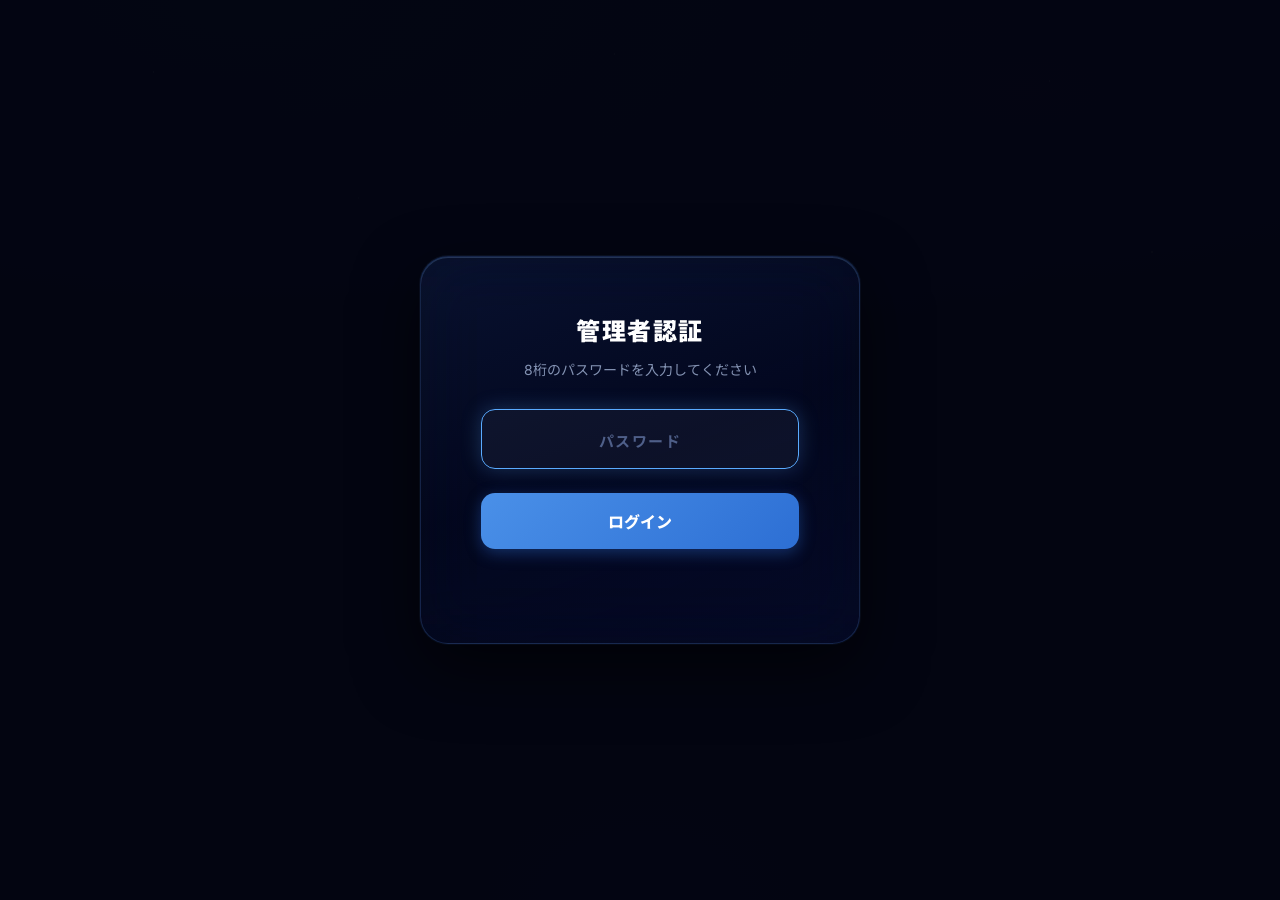
==== admin.html @ cc56b316 "Initial commit: 現場適性診断アプリ Co-Authored-By: Claude Sonnet 4.6 <noreply@anthropic.com>" ====
<!DOCTYPE html>
<html lang="ja">
<head>
<meta charset="UTF-8">
<meta name="viewport" content="width=1280, initial-scale=1.0">
<title>管理者ダッシュボード</title>
<link rel="preconnect" href="https://fonts.googleapis.com">
<link rel="preconnect" href="https://fonts.gstatic.com" crossorigin>
<link href="https://fonts.googleapis.com/css2?family=Noto+Sans+JP:wght@400;500;700;800;900&family=Inter:wght@400;600;700;800;900&display=swap" rel="stylesheet">
<style>
:root{
  --txt:#e8f0f8; --txt-dim:rgba(200,220,255,.65); --txt-mute:rgba(160,190,255,.45);
  --glass-line:rgba(120,180,255,.22);
  --good:#22E880; --warn:#FFB840; --bad:#FF5060; --accent:#5AABFF;
  --surface:rgba(12,18,40,.6);
}
*{box-sizing:border-box;margin:0;padding:0;}
html{height:100%;}
body{
  color:var(--txt);
  font-family:"Inter","Noto Sans JP","Yu Gothic UI",Meiryo,sans-serif;
  min-height:100vh;
  background:#060914;
  font-size:15px;line-height:1.6;
}
body::before{
  content:"";position:fixed;inset:0;z-index:0;pointer-events:none;
  background:
    radial-gradient(ellipse 80% 50% at 20% 0%,rgba(40,80,200,.12),transparent),
    radial-gradient(ellipse 60% 40% at 80% 10%,rgba(100,60,220,.08),transparent),
    radial-gradient(ellipse 50% 50% at 50% 100%,rgba(20,60,180,.06),transparent);
}
body::after{
  content:"";position:fixed;inset:0;z-index:0;pointer-events:none;
  background:
    radial-gradient(circle 1px at 12% 8%,rgba(200,220,255,.7),transparent),
    radial-gradient(circle 1px at 48% 6%,rgba(220,235,255,.6),transparent),
    radial-gradient(circle 1px at 82% 9%,rgba(210,225,255,.6),transparent),
    radial-gradient(circle 1px at 28% 22%,rgba(180,200,255,.4),transparent),
    radial-gradient(circle 1.5px at 90% 28%,rgba(220,235,255,.5),transparent);
  animation:twinkle 6s ease-in-out infinite alternate;
}
@keyframes twinkle{from{opacity:.5}to{opacity:1}}

/* ── PIN ── */
.pin-overlay{position:fixed;inset:0;background:rgba(4,6,18,.94);display:flex;align-items:center;justify-content:center;z-index:999;}
.pin-box{
  border-radius:28px;position:relative;overflow:hidden;
  background:linear-gradient(160deg,rgba(60,110,220,.12),rgba(20,40,120,.08) 50%,rgba(8,16,60,.4));
  backdrop-filter:blur(32px) saturate(160%);border:1px solid rgba(100,160,255,.18);
  box-shadow:0 24px 64px rgba(0,0,0,.6),0 0 0 1px rgba(100,160,255,.08),inset 0 1px 0 rgba(150,200,255,.2);
  padding:56px 60px;width:440px;text-align:center;
}
.pin-title{color:#fff;font-size:24px;font-weight:900;letter-spacing:.06em;margin-bottom:8px;}
.pin-sub{color:var(--txt-dim);font-size:14px;margin-bottom:28px;}
.pin-input{
  width:100%;padding:16px 20px;font-size:22px;font-weight:700;letter-spacing:.3em;text-align:center;
  border-radius:14px;border:1.5px solid rgba(120,180,255,.2);
  background:rgba(255,255,255,.04);color:#fff;outline:none;font-family:inherit;
}
.pin-input::placeholder{color:var(--txt-mute);letter-spacing:.1em;font-size:15px;}
.pin-input:focus{border-color:var(--accent);box-shadow:0 0 20px rgba(90,171,255,.25);}
.pin-submit{
  margin-top:24px;width:100%;padding:16px;border-radius:14px;border:none;
  background:linear-gradient(135deg,#4A90E8,#2D6FD4);
  color:#fff;font-size:16px;font-weight:800;cursor:pointer;font-family:inherit;transition:.2s;
  box-shadow:0 4px 16px rgba(45,111,212,.4);
}
.pin-submit:hover{transform:translateY(-1px);box-shadow:0 6px 24px rgba(45,111,212,.5);}
.pin-error{color:var(--bad);font-size:14px;margin-top:16px;min-height:22px;font-weight:700;}

/* ── Layout ── */
.wrap{max-width:1520px;margin:0 auto;padding:28px 48px 80px;position:relative;z-index:1;}

/* ── Header ── */
.dash-head{
  display:flex;justify-content:space-between;align-items:center;gap:20px;
  margin-bottom:28px;padding:20px 32px;border-radius:20px;
  background:linear-gradient(160deg,rgba(60,110,220,.14),rgba(20,40,120,.06));
  backdrop-filter:blur(20px);border:1px solid var(--glass-line);
  box-shadow:0 8px 32px rgba(0,0,0,.3),inset 0 1px 0 rgba(150,200,255,.12);
}
.dash-head h1{font-size:22px;font-weight:900;color:#fff;letter-spacing:.03em;}
.head-right{display:flex;gap:14px;align-items:center;}
.last-update{font-size:13px;color:var(--txt-mute);}
.logout-btn{
  background:rgba(255,255,255,.06);color:var(--txt-dim);border:1px solid rgba(255,255,255,.12);
  padding:10px 22px;border-radius:12px;cursor:pointer;font-size:14px;font-weight:700;font-family:inherit;transition:.2s;
}
.logout-btn:hover{background:rgba(255,80,80,.12);color:var(--bad);border-color:rgba(255,80,80,.25);}

/* ── Summary Cards ── */
.sum-grid{display:grid;grid-template-columns:repeat(4,1fr);gap:20px;margin-bottom:28px;}
.sum-card{
  text-align:center;padding:28px 20px;border-radius:20px;
  background:linear-gradient(160deg,rgba(60,110,220,.08),rgba(10,20,80,.18));
  backdrop-filter:blur(16px);border:1px solid var(--glass-line);
  box-shadow:0 8px 28px rgba(0,0,0,.25),inset 0 1px 0 rgba(150,200,255,.1);
  position:relative;overflow:hidden;transition:.2s;
}
.sum-card:hover{transform:translateY(-2px);box-shadow:0 12px 36px rgba(0,0,0,.3);}
.sum-card::before{content:"";position:absolute;top:0;left:0;right:0;height:50%;background:linear-gradient(180deg,rgba(160,200,255,.06),transparent);border-radius:inherit;pointer-events:none;}
.sum-num{font-size:48px;font-weight:900;color:#fff;text-shadow:0 0 20px rgba(120,170,255,.25);position:relative;letter-spacing:-.02em;}
.sum-label{font-size:15px;font-weight:700;color:var(--txt-dim);margin-top:8px;letter-spacing:.06em;position:relative;}

/* ── Tabs ── */
.tab-nav{display:flex;gap:6px;margin-bottom:24px;background:rgba(255,255,255,.03);border-radius:16px;padding:5px;border:1px solid rgba(120,180,255,.08);}
.tab-btn{
  padding:12px 28px;font-size:15px;font-weight:800;cursor:pointer;border:none;
  background:transparent;color:var(--txt-mute);border-radius:12px;font-family:inherit;transition:.2s;
}
.tab-btn:hover{color:var(--txt-dim);background:rgba(255,255,255,.04);}
.tab-btn.active{
  background:linear-gradient(135deg,rgba(74,144,232,.3),rgba(45,111,212,.15));
  color:#fff;
  box-shadow:0 0 16px rgba(74,144,232,.2),inset 0 1px 0 rgba(150,200,255,.15);
}

/* ── Glass Section ── */
.g-section{
  border-radius:22px;padding:32px;margin-bottom:24px;position:relative;overflow:hidden;
  background:linear-gradient(160deg,rgba(60,110,220,.08),rgba(20,40,120,.03) 50%,rgba(8,16,60,.2));
  backdrop-filter:blur(20px) saturate(140%);border:1px solid var(--glass-line);
  box-shadow:0 12px 40px rgba(0,0,0,.35),inset 0 1px 0 rgba(150,200,255,.1);
}
.g-section::before{content:"";position:absolute;top:0;left:0;right:0;height:1px;background:linear-gradient(90deg,transparent,rgba(150,200,255,.2),transparent);pointer-events:none;}
.g-section>*{position:relative;z-index:1;}
.g-section h2{font-size:20px;font-weight:900;color:#fff;margin-bottom:20px;letter-spacing:.02em;}

/* ── Toolbar ── */
.toolbar{display:flex;gap:12px;align-items:center;margin-bottom:20px;}
.g-input{
  font-family:inherit;font-size:15px;color:#fff;padding:12px 18px;border-radius:12px;
  background:rgba(255,255,255,.05);border:1px solid rgba(120,180,255,.15);outline:none;transition:.2s;
}
.g-input::placeholder{color:var(--txt-mute);}
.g-input:focus{border-color:rgba(90,171,255,.45);box-shadow:0 0 0 3px rgba(90,171,255,.1);}
select.g-input option{color:#0a1428;background:#fff;}

/* ── Table ── */
.tbl-wrap{overflow-x:auto;}
.g-table{width:100%;border-collapse:separate;border-spacing:0 5px;font-size:15px;}
.g-table th{
  background:rgba(60,110,220,.12);
  color:rgba(200,220,255,.8);font-size:13px;font-weight:800;letter-spacing:.08em;text-transform:uppercase;
  padding:14px 16px;text-align:left;border:none;white-space:nowrap;
}
.g-table th:first-child{border-radius:12px 0 0 12px;}
.g-table th:last-child{border-radius:0 12px 12px 0;}
.g-table td{
  background:rgba(255,255,255,.025);color:var(--txt);padding:14px 16px;border:none;
  transition:background .15s;
}
.g-table tr:hover td{background:rgba(74,144,232,.08);}
.g-table td:first-child{border-radius:10px 0 0 10px;}
.g-table td:last-child{border-radius:0 10px 10px 0;}
.g-table .chk{width:20px;height:20px;accent-color:var(--accent);cursor:pointer;}

/* ── Pills ── */
.pill{font-size:13px;padding:5px 14px;border-radius:10px;font-weight:800;display:inline-block;}
.p-good{background:rgba(34,232,128,.15);color:var(--good);border:1px solid rgba(34,232,128,.3);}
.p-warn{background:rgba(255,184,64,.14);color:var(--warn);border:1px solid rgba(255,184,64,.25);}
.p-bad{background:rgba(255,80,96,.14);color:var(--bad);border:1px solid rgba(255,80,96,.25);}
.p-mid{background:rgba(90,171,255,.14);color:var(--accent);border:1px solid rgba(90,171,255,.25);}
.p-gray{background:rgba(160,170,200,.1);color:var(--txt-dim);border:1px solid rgba(160,170,200,.18);}

/* ── Buttons ── */
.g-btn{
  display:inline-flex;align-items:center;gap:6px;padding:10px 22px;border-radius:12px;
  font-family:inherit;font-size:14px;font-weight:800;cursor:pointer;border:1px solid;transition:.2s;
}
.g-btn:active{transform:scale(.97);}
.g-btn-primary{background:linear-gradient(135deg,rgba(74,144,232,.35),rgba(45,111,212,.2));color:#fff;border-color:rgba(74,144,232,.4);}
.g-btn-primary:hover{background:linear-gradient(135deg,rgba(74,144,232,.5),rgba(45,111,212,.3));box-shadow:0 0 16px rgba(74,144,232,.25);}
.g-btn-outline{background:rgba(255,255,255,.05);color:var(--txt-dim);border-color:rgba(255,255,255,.12);}
.g-btn-outline:hover{background:rgba(255,255,255,.1);color:#fff;}
.g-btn-danger{background:rgba(255,60,60,.12);color:var(--bad);border-color:rgba(255,60,60,.25);}
.g-btn-danger:hover{background:rgba(255,60,60,.2);}
.g-btn-success{background:linear-gradient(135deg,rgba(34,232,128,.25),rgba(13,189,90,.12));color:var(--good);border-color:rgba(34,232,128,.35);}
.g-btn-success:hover{box-shadow:0 0 16px rgba(34,232,128,.25);}
.g-btn-full{width:100%;justify-content:center;}
.g-btn-sm{padding:7px 16px;font-size:13px;}

/* ── Detail Panel ── */
.detail-panel{display:none;margin-top:24px;}
.detail-panel.show{display:block;}
.panel-grid{display:grid;grid-template-columns:1fr 1fr;gap:28px;}
.detail-head{display:flex;justify-content:space-between;align-items:center;margin-bottom:16px;gap:16px;}
.detail-head h2{margin:0;font-size:24px;font-weight:900;color:#fff;}
.detail-meta{font-size:15px;color:var(--txt-dim);margin-bottom:24px;}
.sub-h{font-size:16px;font-weight:800;color:rgba(200,220,255,.7);margin:20px 0 12px;letter-spacing:.03em;}

/* ── Radar ── */
.radar-box{
  padding:20px 16px 16px;border-radius:18px;margin-bottom:18px;
  background:rgba(0,0,0,.2);border:1px solid rgba(120,180,255,.1);
}
.radar-svg{width:100%;height:auto;display:block;}
.rad-ring{fill:none;stroke:rgba(120,180,255,.08);stroke-width:1;}
.rad-spoke{fill:none;stroke:rgba(120,180,255,.06);stroke-width:1;}
.rad-label{fill:rgba(200,220,255,.7);font-size:11px;font-weight:700;}
.rad-area{fill:rgba(90,171,255,.14);stroke:var(--accent);stroke-width:2;}
.rad-dot{fill:#b0d8ff;}

/* ── Bar Rows ── */
.bar-row{display:flex;align-items:center;gap:12px;margin:7px 0;font-size:14px;}
.bar-row .nm{flex:0 0 110px;color:var(--txt-dim);font-weight:700;font-size:14px;text-align:right;}
.bar-track{flex:1;background:rgba(255,255,255,.04);border:1px solid rgba(120,180,255,.08);border-radius:8px;height:22px;overflow:hidden;}
.bar-fill{height:100%;border-radius:7px;transition:width .4s;}
.fill-good{background:linear-gradient(90deg,rgba(34,232,128,.6),var(--good));}
.fill-mid{background:linear-gradient(90deg,rgba(90,171,255,.6),var(--accent));}
.fill-warn{background:linear-gradient(90deg,rgba(255,184,64,.6),var(--warn));}
.fill-bad{background:linear-gradient(90deg,rgba(255,80,96,.6),var(--bad));}
.bar-row .vl{flex:0 0 40px;text-align:right;font-weight:900;color:#fff;font-size:15px;}

/* ── Verdict ── */
.verdict-card{
  padding:22px 24px;border-radius:18px;margin-bottom:14px;
  background:rgba(0,0,0,.2);border:1px solid rgba(120,180,255,.1);
}
.verdict-big{font-size:40px;font-weight:900;color:#fff;text-shadow:0 0 18px rgba(120,170,255,.25);}
.verdict-big.amber{color:var(--warn);text-shadow:0 0 18px rgba(255,184,64,.35);}
.verdict-label{font-size:12px;font-weight:800;color:var(--txt-mute);letter-spacing:.1em;margin-bottom:6px;text-transform:uppercase;}
.v-line{display:flex;gap:12px;padding:9px 0;border-bottom:1px solid rgba(120,180,255,.06);font-size:15px;}
.v-line .k{flex:0 0 140px;color:var(--txt-dim);font-weight:700;}
.v-line .v{font-weight:800;color:#fff;}

/* ── Tags ── */
.tag-wrap{display:flex;flex-wrap:wrap;gap:8px;}
.tag{display:inline-block;font-size:13px;font-weight:700;padding:5px 14px;border-radius:10px;border:1px solid;}
.t-flag{color:var(--bad);border-color:rgba(255,80,96,.25);background:rgba(255,80,96,.1);}
.t-warn{color:var(--warn);border-color:rgba(255,184,64,.25);background:rgba(255,184,64,.1);}
.t-axis{color:var(--accent);border-color:rgba(90,171,255,.2);background:rgba(90,171,255,.08);}

/* ── Alerts ── */
.alert-card{
  padding:18px 24px;border-radius:16px;margin-bottom:14px;cursor:pointer;transition:.2s;
  background:rgba(255,60,60,.06);border:1px solid rgba(255,80,96,.2);
}
.alert-card:hover{background:rgba(255,60,60,.12);border-color:rgba(255,80,96,.35);transform:translateY(-1px);}
.alert-card strong{color:var(--bad);font-size:17px;}
.alert-card .al-detail{font-size:14px;color:var(--txt-dim);margin-top:6px;line-height:1.8;}

/* ── Memo ── */
.memo-area{
  width:100%;min-height:110px;padding:16px;border-radius:14px;font-size:15px;resize:vertical;
  font-family:inherit;color:#fff;
  background:rgba(255,255,255,.04);border:1px solid rgba(120,180,255,.12);outline:none;
}
.memo-area:focus{border-color:rgba(90,171,255,.35);box-shadow:0 0 0 3px rgba(90,171,255,.08);}

/* ── Compare ── */
.cmp-legend{display:flex;flex-wrap:wrap;gap:18px;margin-bottom:24px;}
.cmp-swatch{display:inline-flex;align-items:center;gap:8px;font-size:14px;font-weight:700;color:var(--txt-dim);}
.cmp-swatch .dot{width:16px;height:16px;border-radius:6px;}
.cmp-bar-group{margin-bottom:18px;}
.cmp-axis-label{font-size:14px;font-weight:800;color:rgba(200,220,255,.75);margin-bottom:8px;}
.cmp-bar{display:flex;align-items:center;gap:10px;margin:5px 0;}
.cmp-bar .cbar-name{flex:0 0 70px;font-size:13px;color:var(--txt-mute);text-align:right;overflow:hidden;text-overflow:ellipsis;white-space:nowrap;}
.cmp-bar .cbar-track{flex:1;height:24px;background:rgba(255,255,255,.04);border-radius:8px;overflow:hidden;}
.cmp-bar .cbar-fill{height:100%;border-radius:8px;transition:width .5s;}
.cmp-bar .cbar-val{flex:0 0 36px;font-size:15px;font-weight:900;color:#fff;text-align:right;}
.cmp-empty{text-align:center;padding:60px;color:var(--txt-mute);font-size:16px;}
.cmp-count{
  position:fixed;bottom:32px;right:32px;z-index:50;
  padding:16px 28px;border-radius:16px;
  background:linear-gradient(135deg,rgba(74,144,232,.85),rgba(45,111,212,.85));
  backdrop-filter:blur(12px);border:1px solid rgba(150,200,255,.35);
  box-shadow:0 8px 32px rgba(0,0,0,.4),0 0 24px rgba(74,144,232,.3);
  color:#fff;font-weight:900;font-size:16px;cursor:pointer;display:none;
  font-family:inherit;transition:.2s;
}
.cmp-count:hover{transform:translateY(-2px) scale(1.02);box-shadow:0 12px 40px rgba(0,0,0,.4),0 0 32px rgba(74,144,232,.4);}

/* ── DEV Button ── */
.g-btn-dev{
  background:rgba(255,255,255,.04);color:rgba(180,190,210,.5);border-color:rgba(255,255,255,.08);
  font-size:12px;padding:7px 16px;letter-spacing:.12em;font-family:"Inter",monospace;
}
.g-btn-dev:hover{background:rgba(255,255,255,.1);color:rgba(220,230,255,.7);border-color:rgba(255,255,255,.18);}

/* ── Dev Modal ── */
.dev-modal-overlay{
  position:fixed;inset:0;background:rgba(4,6,18,.88);display:flex;align-items:center;justify-content:center;z-index:900;
}
.dev-modal{
  border-radius:28px;position:relative;overflow:hidden;
  background:linear-gradient(160deg,rgba(60,110,220,.12),rgba(20,40,120,.06) 50%,rgba(8,16,60,.35));
  backdrop-filter:blur(32px) saturate(160%);border:1px solid rgba(100,160,255,.16);
  box-shadow:0 24px 64px rgba(0,0,0,.6),inset 0 1px 0 rgba(150,200,255,.15);
  padding:40px 44px;width:420px;text-align:center;
}
.dev-modal-title{color:#fff;font-size:20px;font-weight:900;margin-bottom:24px;letter-spacing:.04em;}

/* ── Settings ── */
.setting-group{margin-bottom:28px;}
.setting-label{display:block;font-size:15px;font-weight:800;color:var(--txt-dim);margin-bottom:10px;letter-spacing:.03em;}
.setting-row{display:flex;gap:14px;align-items:center;}
.sub-note{font-size:13px;color:var(--txt-mute);margin-left:12px;}
</style>
</head>
<body>

<!-- ======== PIN ======== -->
<div class="pin-overlay" id="pin-overlay">
  <div class="pin-box">
    <div class="pin-title">管理者認証</div>
    <div class="pin-sub">8桁のパスワードを入力してください</div>
    <input type="password" class="pin-input" id="pin-input" maxlength="8" placeholder="パスワード" autofocus>
    <button class="pin-submit" id="pin-submit" onclick="checkPin()">ログイン</button>
    <div class="pin-error" id="pin-error"></div>
  </div>
</div>

<!-- ======== Dashboard ======== -->
<div id="dashboard" style="display:none">
<div class="wrap">

  <div class="dash-head">
    <h1>管理者ダッシュボード ― 現場適性診断</h1>
    <div class="head-right">
      <a href="index.html" class="g-btn g-btn-success" style="text-decoration:none">テスト画面へ</a>
      <button class="g-btn g-btn-dev" onclick="showDevAuth()">DEV</button>
      <span class="last-update" id="last-update"></span>
      <button class="logout-btn" onclick="logout()">ログアウト</button>
    </div>
  </div>

  <div class="dev-modal-overlay" id="dev-modal" style="display:none">
    <div class="dev-modal">
      <div class="dev-modal-title">開発者認証</div>
      <input type="password" class="pin-input" id="dev-pass-input" maxlength="8" placeholder="開発者パスワード（8桁）" style="margin-bottom:18px">
      <div style="display:flex;gap:12px">
        <button class="g-btn g-btn-outline" style="flex:1" onclick="closeDevModal()">キャンセル</button>
        <button class="g-btn g-btn-primary" style="flex:1" onclick="launchDev()">起動</button>
      </div>
      <div class="pin-error" id="dev-error" style="margin-top:12px"></div>
    </div>
  </div>

  <div class="sum-grid">
    <div class="sum-card"><div class="sum-num" id="sum-total">—</div><div class="sum-label">受験者数</div></div>
    <div class="sum-card"><div class="sum-num" style="color:var(--good)" id="sum-a">—</div><div class="sum-label">A 優秀</div></div>
    <div class="sum-card"><div class="sum-num" style="color:var(--warn)" id="sum-c">—</div><div class="sum-label">C 要注意</div></div>
    <div class="sum-card"><div class="sum-num" style="color:var(--bad)" id="sum-d">—</div><div class="sum-label">D 要面談</div></div>
  </div>

  <div class="tab-nav">
    <button class="tab-btn active" onclick="showTab('list',this)">一覧</button>
    <button class="tab-btn" onclick="showTab('compare',this)">比較</button>
    <button class="tab-btn" onclick="showTab('stats',this)">統計</button>
    <button class="tab-btn" onclick="showTab('alert',this)">アラート</button>
    <button class="tab-btn" onclick="showTab('employee',this)">社員管理</button>
    <button class="tab-btn" onclick="showTab('setting',this)">設定</button>
  </div>

  <div id="tab-list">
    <div class="g-section">
      <div class="toolbar">
        <input class="g-input" id="search-box" placeholder="名前・所属で検索…" style="flex:1;min-width:220px" oninput="renderTable()">
        <select class="g-input" id="filter-type" style="max-width:170px" onchange="renderTable()">
          <option value="">全テスト</option>
          <option value="worker">作業者</option>
          <option value="manager">管理者</option>
        </select>
        <select class="g-input" id="filter-verdict" style="max-width:150px" onchange="renderTable()">
          <option value="">全判定</option>
          <option value="A">A 優秀</option>
          <option value="B">B 良好</option>
          <option value="C">C 要注意</option>
          <option value="D">D 要面談</option>
        </select>
        <button class="g-btn g-btn-outline" onclick="exportCSV()">CSV出力</button>
      </div>
      <div class="tbl-wrap">
        <table class="g-table">
          <thead><tr>
            <th><input type="checkbox" class="chk" id="chk-all" onchange="toggleAll(this)"></th>
            <th>氏名</th><th>所属</th><th>テスト</th><th>受験日</th>
            <th>適性</th><th>判定</th><th>リスク</th><th>再受験</th><th>操作</th>
          </tr></thead>
          <tbody id="result-table"></tbody>
        </table>
      </div>
    </div>

    <div class="detail-panel g-section" id="detail-panel">
      <div class="detail-head">
        <h2 id="detail-name"></h2>
        <button class="g-btn g-btn-outline" onclick="closeDetail()">閉じる</button>
      </div>
      <div class="detail-meta" id="detail-info"></div>
      <div class="panel-grid">
        <div>
          <div class="sub-h">軸スコア レーダー</div>
          <div class="radar-box" id="axis-radar"></div>
          <div class="sub-h">軸スコア 一覧</div>
          <div id="axis-bars"></div>
        </div>
        <div>
          <div class="sub-h">総合判定</div>
          <div class="verdict-card" id="composite-area"></div>
          <div class="sub-h">検出フラグ</div>
          <div class="tag-wrap" id="flag-area"></div>
          <div class="sub-h">リスクパターン</div>
          <div class="tag-wrap" id="risk-patterns"></div>
          <div class="sub-h">面談メモ</div>
          <textarea class="memo-area" id="memo-area" placeholder="面談内容・対応記録を入力…"></textarea>
          <button class="g-btn g-btn-primary g-btn-full" style="margin-top:12px" onclick="saveMemo()">メモを保存</button>
        </div>
      </div>
      <div class="sub-h">自動コメント</div>
      <div class="alert-card" style="cursor:default;border-color:rgba(74,144,232,.2);background:rgba(74,144,232,.06);">
        <div id="auto-comment" style="font-size:15px;line-height:1.8;color:var(--txt-dim)"></div>
      </div>
    </div>
  </div>

  <div id="tab-compare" style="display:none">
    <div class="g-section">
      <h2>担当者別 比較チャート</h2>
      <div id="cmp-content">
        <div class="cmp-empty">一覧タブで比較したい担当者にチェックを入れて<br>下の「比較する」ボタンを押してください</div>
      </div>
    </div>
  </div>

  <!-- ===== 統計タブ ===== -->
  <div id="tab-stats" style="display:none">
    <div class="g-section">
      <div style="display:flex;justify-content:space-between;align-items:center;margin-bottom:20px;flex-wrap:wrap;gap:12px">
        <h2 style="margin:0">全体平均スコア</h2>
        <div style="display:flex;gap:8px">
          <button class="g-btn g-btn-primary" id="avg-btn-worker" onclick="switchAvgType('worker')">作業者</button>
          <button class="g-btn g-btn-outline" id="avg-btn-manager" onclick="switchAvgType('manager')">管理者</button>
        </div>
      </div>
      <div id="stats-content"></div>
    </div>
  </div>

  <div id="tab-alert" style="display:none">
    <div class="g-section">
      <h2>要対応リスト</h2>
      <div id="alert-list"></div>
    </div>
  </div>

  <div id="tab-employee" style="display:none">
    <div class="g-section">
      <h2>社員IDマスター</h2>
      <div class="toolbar" style="flex-wrap:wrap;margin-bottom:24px">
        <input class="g-input" id="emp-id-input" placeholder="MES ID（例：MES-12345）" style="max-width:240px" maxlength="30">
        <input class="g-input" id="emp-name-input" placeholder="氏名（例：田中 太郎）" style="max-width:220px" maxlength="30">
        <button class="g-btn g-btn-success" onclick="addEmployee()">＋ 追加</button>
      </div>
      <div class="tbl-wrap">
        <table class="g-table">
          <thead><tr>
            <th>MES ID</th><th>氏名</th><th>登録日</th><th>受験回数</th><th>操作</th>
          </tr></thead>
          <tbody id="employee-table"></tbody>
        </table>
      </div>
    </div>
  </div>

  <div id="tab-setting" style="display:none">
    <div class="g-section">
      <h2>システム設定</h2>
      <div class="setting-group">
        <div class="setting-label">管理者パスワード変更</div>
        <div class="setting-row">
          <input type="password" id="new-pin" class="g-input" placeholder="新しい8桁" maxlength="8" style="max-width:260px">
          <button class="g-btn g-btn-primary" onclick="changePin()">変更</button>
        </div>
      </div>
      <div class="setting-group">
        <div class="setting-label">データ管理</div>
        <div class="setting-row">
          <button class="g-btn g-btn-danger" onclick="clearAllData()">全データを削除</button>
          <span class="sub-note">※ 削除したデータは元に戻せません</span>
        </div>
      </div>
    </div>
  </div>

</div>
</div>

<button class="cmp-count" id="cmp-fab" onclick="doCompare()"><span id="cmp-fab-n">0</span>名を比較する</button>

<script src="js/scoring.js"></script>
<script>
const DEFAULT_PIN='75657565';
const DEV_PASS='07290729';
let currentPin=localStorage.getItem('admin_pin')||DEFAULT_PIN;
let currentDetailId=null;
let checkedIds=new Set();
const CMP_COLORS=['#5AABFF','#22E880','#FFD840','#FF6090','#B080FF','#80FFB8','#FFA060','#60D0FF'];

document.getElementById('pin-input').addEventListener('keydown',e=>{if(e.key==='Enter')checkPin();});
function checkPin(){
  const val=document.getElementById('pin-input').value;
  if(val===currentPin){
    document.getElementById('pin-overlay').style.display='none';
    document.getElementById('dashboard').style.display='block';
    loadDashboard();
  }else{
    document.getElementById('pin-error').textContent='コードが違います';
    document.getElementById('pin-input').value='';
    document.getElementById('pin-input').focus();
    setTimeout(()=>{document.getElementById('pin-error').textContent='';},2000);
  }
}
function logout(){
  document.getElementById('dashboard').style.display='none';
  document.getElementById('pin-overlay').style.display='flex';
  document.getElementById('pin-input').value='';
  document.getElementById('pin-input').focus();
}

function getResults(){return JSON.parse(localStorage.getItem('shindan_results')||'[]');}
function typeLabel(t){return t==='manager'?'管理者':'作業者';}
function verdictPill(v){if(!v)return 'p-gray';const c=v[0];return c==='A'?'p-good':c==='B'?'p-mid':c==='C'?'p-warn':'p-bad';}
function suitPill(s){if(!s)return 'p-gray';const c=s[0];return c==='◎'?'p-good':c==='○'?'p-mid':c==='△'?'p-warn':'p-bad';}
function barClass(v){return v>=75?'fill-good':v>=55?'fill-mid':v>=40?'fill-warn':'fill-bad';}

function loadDashboard(){
  const r=getResults();
  document.getElementById('sum-total').textContent=r.length;
  document.getElementById('sum-a').textContent=r.filter(x=>x.verdict&&x.verdict[0]==='A').length;
  document.getElementById('sum-c').textContent=r.filter(x=>x.verdict&&x.verdict[0]==='C').length;
  document.getElementById('sum-d').textContent=r.filter(x=>x.verdict&&x.verdict[0]==='D').length;
  document.getElementById('last-update').textContent='最終更新: '+new Date().toLocaleTimeString('ja-JP');
  renderTable();renderAlerts();
}

function renderTable(){
  const results=getResults();
  const q=document.getElementById('search-box').value.toLowerCase();
  const ft=document.getElementById('filter-type').value;
  const fv=document.getElementById('filter-verdict').value;
  const filtered=results.filter(r=>{
    if(q&&!(r.name||'').toLowerCase().includes(q)&&!(r.dept||'').toLowerCase().includes(q))return false;
    if(ft&&r.type!==ft)return false;
    if(fv&&!(r.verdict&&r.verdict[0]===fv))return false;
    return true;
  });
  const tb=document.getElementById('result-table');
  if(!filtered.length){
    tb.innerHTML='<tr><td colspan="10" style="text-align:center;color:var(--txt-mute);padding:48px;font-size:16px">データがありません</td></tr>';
    return;
  }
  tb.innerHTML=filtered.map(r=>{
    const risk=r.riskScore>=3?'<span class="pill p-bad">高</span>':r.riskScore>=1.8?'<span class="pill p-warn">中</span>':'<span class="pill p-good">低</span>';
    const chk=checkedIds.has(r.id)?'checked':'';
    return `<tr onclick="showDetail('${r.id}')" style="cursor:pointer">
      <td onclick="event.stopPropagation()"><input type="checkbox" class="chk" data-id="${r.id}" ${chk} onchange="toggleCheck(this)"></td>
      <td><strong>${r.name||'—'}</strong></td><td>${r.dept||'—'}</td><td>${typeLabel(r.type)}</td><td>${r.date||'—'}</td>
      <td><span class="pill ${suitPill(r.suitability)}">${r.suitability||'—'}</span></td>
      <td><span class="pill ${verdictPill(r.verdict)}">${r.verdict||'—'}</span></td><td>${risk}</td>
      <td>${r.mesid?`<button class="g-btn g-btn-danger g-btn-sm" onclick="event.stopPropagation();grantRetake('${r.mesid}')">再受験許可</button>`:'—'}</td>
      <td><button class="g-btn g-btn-outline g-btn-sm" onclick="event.stopPropagation();showDetail('${r.id}')">詳細</button></td>
    </tr>`;
  }).join('');
  updateFab();
}
function toggleCheck(el){const id=el.dataset.id;if(el.checked)checkedIds.add(id);else checkedIds.delete(id);updateFab();}
function toggleAll(el){document.querySelectorAll('#result-table .chk').forEach(c=>{c.checked=el.checked;if(el.checked)checkedIds.add(c.dataset.id);else checkedIds.delete(c.dataset.id);});updateFab();}
function updateFab(){const n=checkedIds.size;document.getElementById('cmp-fab-n').textContent=n;document.getElementById('cmp-fab').style.display=n>=2?'block':'none';}

function showDetail(id){
  const r=getResults().find(x=>x.id===id);if(!r)return;
  currentDetailId=id;
  document.getElementById('detail-name').textContent=`${r.name}　${r.dept}`;
  document.getElementById('detail-info').textContent=`［${typeLabel(r.type)}テスト］　受験日: ${r.date}　所要: ${Math.floor((r.duration||0)/60)}分${(r.duration||0)%60}秒`;
  const s=r.axisScores||{};
  const avgS=calcAverage(getResults(),r.type);
  document.getElementById('axis-radar').innerHTML=renderRadar(s,null,avgS?.scores);
  document.getElementById('axis-bars').innerHTML=Object.keys(s).map(ax=>{const v=s[ax];return `<div class="bar-row"><span class="nm">${ax}</span><span class="bar-track"><span class="bar-fill ${barClass(v)}" style="width:${v}%"></span></span><span class="vl">${v}</span></div>`;}).join('');
  const suitLabel=r.type==='manager'?'管理者適性':'重要工程適任者';
  document.getElementById('composite-area').innerHTML=`<div class="verdict-label">総合判定</div><div class="verdict-big ${r.verdict&&(r.verdict[0]==='C'||r.verdict[0]==='D')?'amber':''}">${r.verdict||'—'}</div><div style="margin-top:14px"><div class="v-line"><span class="k">${suitLabel}</span><span class="v">${r.suitability||'—'}</span></div><div class="v-line"><span class="k">リスク合計</span><span class="v">${(r.riskScore||0).toFixed(1)} / フラグ${r.totalFlags||0}件</span></div><div class="v-line"><span class="k">仮面度</span><span class="v">${r.masking||0} / 100</span></div></div>`;
  const f=r.flags||{},fp=r.flagPct||{};
  const fkeys=Object.keys(f).filter(k=>f[k]>0).sort((a,b)=>(fp[b]||0)-(fp[a]||0));
  document.getElementById('flag-area').innerHTML=fkeys.length?fkeys.map(k=>{const pct=fp[k]||0;const cls=pct>=0.5?'t-flag':pct>=0.3?'t-warn':'t-axis';return `<span class="tag ${cls}">${k} ${f[k]}</span>`;}).join(''):'<span style="color:var(--txt-mute);font-size:15px">危険フラグなし（良好）</span>';
  const rp=r.riskPatterns||[];
  document.getElementById('risk-patterns').innerHTML=rp.length?rp.map(p=>`<span class="tag t-flag">${p}</span>`).join(''):'<span style="color:var(--txt-mute);font-size:15px">パターン検出なし（良好）</span>';
  document.getElementById('auto-comment').textContent=r.comment||generateComment(r);
  document.getElementById('memo-area').value=r.memo||'';
  const panel=document.getElementById('detail-panel');panel.classList.add('show');panel.scrollIntoView({behavior:'smooth',block:'start'});
}
function closeDetail(){document.getElementById('detail-panel').classList.remove('show');currentDetailId=null;}
function saveMemo(){if(!currentDetailId)return;const all=getResults();const i=all.findIndex(r=>r.id===currentDetailId);if(i>=0){all[i].memo=document.getElementById('memo-area').value;localStorage.setItem('shindan_results',JSON.stringify(all));alert('メモを保存しました');}}

function renderRadar(scores,opts,avgScores){
  const keys=Object.keys(scores||{});const N=keys.length;if(N<3)return '';
  const cx=180,cy=160,R=110,labelR=130;
  const strokeColor=opts?.stroke||'var(--accent)';const fillColor=opts?.fill||'rgba(90,171,255,.14)';const dotColor=opts?.dot||'#b0d8ff';
  const ang=i=>(-Math.PI/2)+(i*2*Math.PI/N);const pt=(i,r)=>[cx+r*Math.cos(ang(i)),cy+r*Math.sin(ang(i))];
  let grid='';[25,50,75,100].forEach(rv=>{const pts=keys.map((_,i)=>pt(i,R*rv/100).map(n=>n.toFixed(1)).join(',')).join(' ');grid+=`<polygon points="${pts}" class="rad-ring"/>`;});
  let spokes='',labels='';
  keys.forEach((k,i)=>{const [x,y]=pt(i,R);spokes+=`<line x1="${cx}" y1="${cy}" x2="${x.toFixed(1)}" y2="${y.toFixed(1)}" class="rad-spoke"/>`;const [lx,ly]=pt(i,labelR),a=ang(i);const anchor=Math.cos(a)>0.25?'start':Math.cos(a)<-0.25?'end':'middle';const dy=Math.sin(a)>0.25?12:Math.sin(a)<-0.25?-4:4;labels+=`<text x="${lx.toFixed(1)}" y="${(ly+dy).toFixed(1)}" text-anchor="${anchor}" class="rad-label">${k}</text>`;});
  let avgLayer='';
  if(avgScores){
    const ap=keys.map((k,i)=>pt(i,R*Math.max(0,Math.min(100,avgScores[k]||0))/100));
    avgLayer=`<polygon points="${ap.map(p=>p[0].toFixed(1)+','+p[1].toFixed(1)).join(' ')}" fill="rgba(255,184,64,.10)" stroke="#FFB840" stroke-width="1.5" stroke-dasharray="5,3"/>`;
  }
  const vp=keys.map((k,i)=>pt(i,R*Math.max(0,Math.min(100,scores[k]||0))/100));
  const poly=vp.map(p=>p[0].toFixed(1)+','+p[1].toFixed(1)).join(' ');
  const dots=vp.map(p=>`<circle cx="${p[0].toFixed(1)}" cy="${p[1].toFixed(1)}" r="3" fill="${dotColor}"/>`).join('');
  const legend=avgScores?`<text x="10" y="310" fill="${strokeColor}" font-size="10" font-weight="700">● 本人</text><text x="60" y="310" fill="#FFB840" font-size="10" font-weight="700">-- 全体平均</text>`:'';
  return `<svg viewBox="0 0 360 320" class="radar-svg" role="img" aria-label="レーダーチャート">${grid}${spokes}${avgLayer}<polygon points="${poly}" fill="${fillColor}" stroke="${strokeColor}" stroke-width="2" style="filter:drop-shadow(0 0 4px ${strokeColor}44)"/>${dots}${labels}${legend}</svg>`;
}

function doCompare(){
  showTab('compare',document.querySelector('.tab-btn:nth-child(2)'));
  const selected=getResults().filter(r=>checkedIds.has(r.id));
  if(selected.length<2){document.getElementById('cmp-content').innerHTML='<div class="cmp-empty">2名以上選択してください</div>';return;}
  renderComparison(selected);
}
function renderComparison(selected){
  const allAxes=[...new Set(selected.flatMap(r=>Object.keys(r.axisScores||{})))];
  if(allAxes.length<3){document.getElementById('cmp-content').innerHTML='<div class="cmp-empty">比較できるデータが不足しています</div>';return;}
  let html='<div class="cmp-legend">';
  selected.forEach((r,i)=>{const c=CMP_COLORS[i%CMP_COLORS.length];html+=`<div class="cmp-swatch"><span class="dot" style="background:${c}"></span>${r.name}（${typeLabel(r.type)}）<span class="pill ${verdictPill(r.verdict)}" style="margin-left:4px">${r.verdict||'—'}</span></div>`;});
  html+='</div><div class="radar-box" style="max-width:560px;margin:0 auto 28px">'+renderCompareRadar(selected,allAxes)+'</div>';
  html+='<div class="sub-h" style="margin-top:28px">軸スコア 比較</div>';
  allAxes.forEach(axis=>{html+=`<div class="cmp-bar-group"><div class="cmp-axis-label">${axis}</div>`;selected.forEach((r,i)=>{const v=(r.axisScores||{})[axis];if(v===undefined)return;const c=CMP_COLORS[i%CMP_COLORS.length];html+=`<div class="cmp-bar"><span class="cbar-name">${r.name}</span><span class="cbar-track"><span class="cbar-fill" style="display:block;height:100%;width:${v}%;background:${c};border-radius:8px"></span></span><span class="cbar-val">${v}</span></div>`;});html+='</div>';});
  const allFlags=[...new Set(selected.flatMap(r=>Object.keys(r.flags||{})))].filter(f=>selected.some(r=>(r.flags||{})[f]>0));
  if(allFlags.length){html+='<div class="sub-h" style="margin-top:32px">フラグ比較</div><div class="tbl-wrap"><table class="g-table"><thead><tr><th>フラグ</th>';selected.forEach((r,i)=>{html+=`<th style="color:${CMP_COLORS[i%CMP_COLORS.length]}">${r.name}</th>`;});html+='</tr></thead><tbody>';allFlags.forEach(f=>{html+=`<tr><td style="font-weight:700">${f}</td>`;selected.forEach(r=>{const v=(r.flags||{})[f]||0;const pct=(r.flagPct||{})[f]||0;const cls=pct>=0.5?'t-flag':pct>=0.3?'t-warn':'t-axis';html+=`<td><span class="tag ${cls}">${v}</span></td>`;});html+='</tr>';});html+='</tbody></table></div>';}
  document.getElementById('cmp-content').innerHTML=html;
}
function renderCompareRadar(selected,axes){
  const N=axes.length;if(N<3)return '';const cx=200,cy=190,R=140,labelR=162;
  const ang=i=>(-Math.PI/2)+(i*2*Math.PI/N);const pt=(i,r)=>[cx+r*Math.cos(ang(i)),cy+r*Math.sin(ang(i))];
  let svg=`<svg viewBox="0 0 400 390" class="radar-svg" role="img" aria-label="比較レーダー">`;
  [25,50,75,100].forEach(rv=>{const pts=axes.map((_,i)=>pt(i,R*rv/100).map(n=>n.toFixed(1)).join(',')).join(' ');svg+=`<polygon points="${pts}" class="rad-ring"/>`;});
  axes.forEach((a,i)=>{const [x,y]=pt(i,R);svg+=`<line x1="${cx}" y1="${cy}" x2="${x.toFixed(1)}" y2="${y.toFixed(1)}" class="rad-spoke"/>`;const [lx,ly]=pt(i,labelR),ang_=ang(i);const anchor=Math.cos(ang_)>0.25?'start':Math.cos(ang_)<-0.25?'end':'middle';const dy=Math.sin(ang_)>0.25?12:Math.sin(ang_)<-0.25?-4:4;svg+=`<text x="${lx.toFixed(1)}" y="${(ly+dy).toFixed(1)}" text-anchor="${anchor}" class="rad-label">${a}</text>`;});
  selected.forEach((r,ri)=>{const s=r.axisScores||{};const c=CMP_COLORS[ri%CMP_COLORS.length];const pts=axes.map((a,i)=>{const v=Math.max(0,Math.min(100,s[a]||0));return pt(i,R*v/100).map(n=>n.toFixed(1)).join(',');}).join(' ');svg+=`<polygon points="${pts}" fill="${c}18" stroke="${c}" stroke-width="2" style="filter:drop-shadow(0 0 3px ${c}66)"/>`;svg+=axes.map((a,i)=>{const v=Math.max(0,Math.min(100,s[a]||0));const p=pt(i,R*v/100);return `<circle cx="${p[0].toFixed(1)}" cy="${p[1].toFixed(1)}" r="3" fill="${c}"/>`;}).join('');});
  return svg+'</svg>';
}

function renderAlerts(){
  const a=getResults().filter(r=>(r.verdict&&r.verdict[0]==='D')||r.riskScore>=3||(r.suitability||'')[0]==='✕');
  const el=document.getElementById('alert-list');
  el.innerHTML=!a.length?'<div style="text-align:center;padding:48px;color:var(--txt-mute);font-size:16px">現在アラートはありません</div>':a.map(r=>`<div class="alert-card" onclick="showTab('list',document.querySelector('.tab-btn'));showDetail('${r.id}')"><strong>${r.name}（${r.dept}）［${typeLabel(r.type)}］</strong><div class="al-detail">判定：${r.verdict}　適性：${r.suitability||'—'}<br>パターン：${(r.riskPatterns||[]).join('、')||'なし'}</div></div>`).join('');
}

function generateComment(r){
  const s=r.axisScores||{},p=r.riskPatterns||[];
  if(r.type==='manager'){
    if(p.includes('ワンマン型（裸の王様）'))return '能力は高いがチームワークが低く、独断・過信の傾向。登用は特に慎重に判断してください。';
    if(p.includes('パワハラ型'))return 'パワハラ傾向が検出されました。部下への振る舞いを面談で必ず確認してください。';
    if((r.suitability||'')[0]==='◎')return '責任感・公平性・チームワークが高く、管理者として有望です。';
    if((r.verdict||'')[0]==='D')return '複数のリスクが見られます。登用前の面談を強く推奨します。';
    return `管理者適性は「${r.suitability||'—'}」。担当者による判断をお願いします。`;
  }else{
    const safety=s['安全']||0,outflow=s['流出防止']||0;
    if((r.suitability||'')[0]==='◎')return `安全（${safety}）・流出防止（${outflow}）が高く、重要工程への配置を推奨します。`;
    if((r.verdict||'')[0]==='D')return '複数のリスクパターンが検出されています。早急に個別面談を実施してください。';
    return `総合的に「${r.verdict||'—'}」の評価です。担当者による判断をお願いします。`;
  }
}

function showTab(name,btn){['list','compare','stats','alert','employee','setting'].forEach(t=>document.getElementById('tab-'+t).style.display=t===name?'block':'none');document.querySelectorAll('.tab-btn').forEach(b=>b.classList.remove('active'));if(btn)btn.classList.add('active');if(name==='stats')renderStatsTab();if(name==='employee')renderEmployeeTab();}

function getEmployees(){return JSON.parse(localStorage.getItem('shindan_employees')||'[]');}
function saveEmployees(arr){localStorage.setItem('shindan_employees',JSON.stringify(arr));}

function toHalfAdmin(s){return s.replace(/[！-～]/g,c=>String.fromCharCode(c.charCodeAt(0)-0xFEE0)).replace(/　/g,' ');}
function addEmployee(){
  const id=toHalfAdmin(document.getElementById('emp-id-input').value.trim());
  const nm=document.getElementById('emp-name-input').value.trim();
  if(!id||!nm){alert('MES IDと氏名を両方入力してください');return;}
  const arr=getEmployees();
  if(arr.find(e=>e.id===id)){alert('このIDはすでに登録されています');return;}
  arr.push({id,name:nm,createdAt:new Date().toISOString().split('T')[0]});
  saveEmployees(arr);
  document.getElementById('emp-id-input').value='';
  document.getElementById('emp-name-input').value='';
  renderEmployeeTab();
}

function deleteEmployee(id){
  if(!confirm(`ID「${id}」を削除しますか？`))return;
  saveEmployees(getEmployees().filter(e=>e.id!==id));
  renderEmployeeTab();
}

function grantRetake(mesid){
  const retake=JSON.parse(localStorage.getItem('shindan_retake')||'{}');
  retake[mesid]=(retake[mesid]||0)+1;
  localStorage.setItem('shindan_retake',JSON.stringify(retake));
  alert(`「${mesid}」に再受験を1回許可しました`);
  renderTable();
  const empTab=document.getElementById('employee-table');
  if(empTab&&empTab.innerHTML)renderEmployeeTab();
}

function renderEmployeeTab(){
  const employees=getEmployees();
  const results=getResults();
  const retake=JSON.parse(localStorage.getItem('shindan_retake')||'{}');
  const tb=document.getElementById('employee-table');
  if(!employees.length){
    tb.innerHTML='<tr><td colspan="6" style="text-align:center;color:var(--txt-mute);padding:48px">登録済み社員はいません</td></tr>';
    return;
  }
  tb.innerHTML=employees.map(e=>{
    const taken=results.filter(r=>r.mesid===e.id).length;
    return `<tr>
      <td><strong>${e.id}</strong></td>
      <td>${e.name}</td>
      <td>${e.createdAt||'—'}</td>
      <td>${taken}回</td>
      <td style="display:flex;gap:8px;flex-wrap:wrap">
        <button class="g-btn g-btn-danger g-btn-sm" onclick="grantRetake('${e.id}')">再受験許可</button>
        <button class="g-btn g-btn-outline g-btn-sm" onclick="deleteEmployee('${e.id}')">削除</button>
      </td>
    </tr>`;
  }).join('');
}

function changePin(){const np=document.getElementById('new-pin').value;if(!/^\d{8}$/.test(np)){alert('8桁の数字を入力してください');return;}currentPin=np;localStorage.setItem('admin_pin',np);alert('PINコードを変更しました');document.getElementById('new-pin').value='';}
function clearAllData(){if(confirm('全受験者データを削除しますか？この操作は取り消せません。')){localStorage.removeItem('shindan_results');checkedIds.clear();updateFab();loadDashboard();alert('削除しました');}}

function showDevAuth(){document.getElementById('dev-modal').style.display='flex';const inp=document.getElementById('dev-pass-input');inp.value='';inp.focus();}
function closeDevModal(){document.getElementById('dev-modal').style.display='none';document.getElementById('dev-error').textContent='';}
function launchDev(){
  const pass=document.getElementById('dev-pass-input').value;const errEl=document.getElementById('dev-error');
  if(pass!==DEV_PASS){errEl.textContent='パスワードが違います';setTimeout(()=>errEl.textContent='',2000);return;}
  errEl.style.color='var(--good)';errEl.textContent='Claude Code を起動しています…';
  document.getElementById('dev-pass-input').value='';window.open('open_claude.bat','_blank');
  setTimeout(()=>{closeDevModal();},2000);
}
document.getElementById('dev-pass-input').addEventListener('keydown',e=>{if(e.key==='Enter')launchDev();if(e.key==='Escape')closeDevModal();});

let currentAvgType='worker';
function calcAverage(results,type){
  const filtered=results.filter(r=>r.type===type&&r.axisScores);
  if(!filtered.length)return null;
  const axes=Object.keys(filtered[0].axisScores);
  const scores={};
  axes.forEach(a=>{scores[a]=Math.round(filtered.reduce((s,r)=>s+(r.axisScores[a]||0),0)/filtered.length);});
  return {scores,count:filtered.length,type};
}
function switchAvgType(type){
  currentAvgType=type;
  document.getElementById('avg-btn-worker').className='g-btn '+(type==='worker'?'g-btn-primary':'g-btn-outline');
  document.getElementById('avg-btn-manager').className='g-btn '+(type==='manager'?'g-btn-primary':'g-btn-outline');
  renderStatsTab();
}
function renderStatsTab(){
  const avg=calcAverage(getResults(),currentAvgType);
  const el=document.getElementById('stats-content');
  if(!avg){el.innerHTML='<div style="text-align:center;padding:48px;color:var(--txt-mute);font-size:16px">データがありません</div>';return;}
  const sorted=Object.entries(avg.scores).sort((a,b)=>b[1]-a[1]);
  const bars=sorted.map(([ax,v])=>`<div class="bar-row"><span class="nm">${ax}</span><span class="bar-track"><span class="bar-fill ${barClass(v)}" style="width:${v}%"></span></span><span class="vl">${v}</span></div>`).join('');
  const allR=getResults().filter(r=>r.type===currentAvgType);
  const dist={A:0,B:0,C:0,D:0};
  allR.forEach(r=>{const g=r.verdict?.[0];if(dist[g]!==undefined)dist[g]++;});
  const distBar=Object.entries(dist).map(([g,n])=>{
    const pct=allR.length?Math.round(n/allR.length*100):0;
    const cls=g==='A'?'fill-good':g==='B'?'fill-mid':g==='C'?'fill-warn':'fill-bad';
    const lbl=g==='A'?'A 優秀':g==='B'?'B 良好':g==='C'?'C 要注意':'D 要面談';
    return `<div class="bar-row"><span class="nm" style="flex:0 0 90px">${lbl}</span><span class="bar-track"><span class="bar-fill ${cls}" style="width:${pct}%"></span></span><span class="vl">${n}名</span></div>`;
  }).join('');
  el.innerHTML=`
    <div class="panel-grid">
      <div>
        <div class="sub-h">平均スコア レーダー（${avg.count}名）</div>
        <div class="radar-box">${renderRadar(avg.scores,{stroke:'#22e880',fill:'rgba(34,232,128,.12)',dot:'#22e880'})}</div>
      </div>
      <div>
        <div class="sub-h">軸スコア 平均（高い順）</div>
        ${bars}
        <div class="sub-h" style="margin-top:24px">判定分布</div>
        ${distBar}
      </div>
    </div>`;
}

function exportCSV(){
  const results=getResults();if(!results.length){alert('データがありません');return;}
  const axisKeys=[...new Set(results.flatMap(r=>Object.keys(r.axisScores||{})))];
  const flagKeys=[...new Set(results.flatMap(r=>Object.keys(r.flags||{})))];
  const hdr=['氏名','所属','テスト','受験日','総合判定','適性','リスク合計','仮面度',...axisKeys,...flagKeys,'リスクパターン','メモ'].join(',');
  const rows=results.map(r=>{const s=r.axisScores||{},f=r.flags||{};return [r.name,r.dept,typeLabel(r.type),r.date,r.verdict,r.suitability,(r.riskScore||0).toFixed(1),r.masking||0,...axisKeys.map(a=>s[a]??''),...flagKeys.map(k=>f[k]??''),'"'+(r.riskPatterns||[]).join('、')+'"','"'+(r.memo||'')+'"'].join(',');});
  const blob=new Blob(['﻿'+hdr+'\n'+rows.join('\n')],{type:'text/csv;charset=utf-8'});
  const a=document.createElement('a');a.href=URL.createObjectURL(blob);a.download=`診断結果_${new Date().toISOString().split('T')[0]}.csv`;a.click();
}
</script>
</body>
</html>
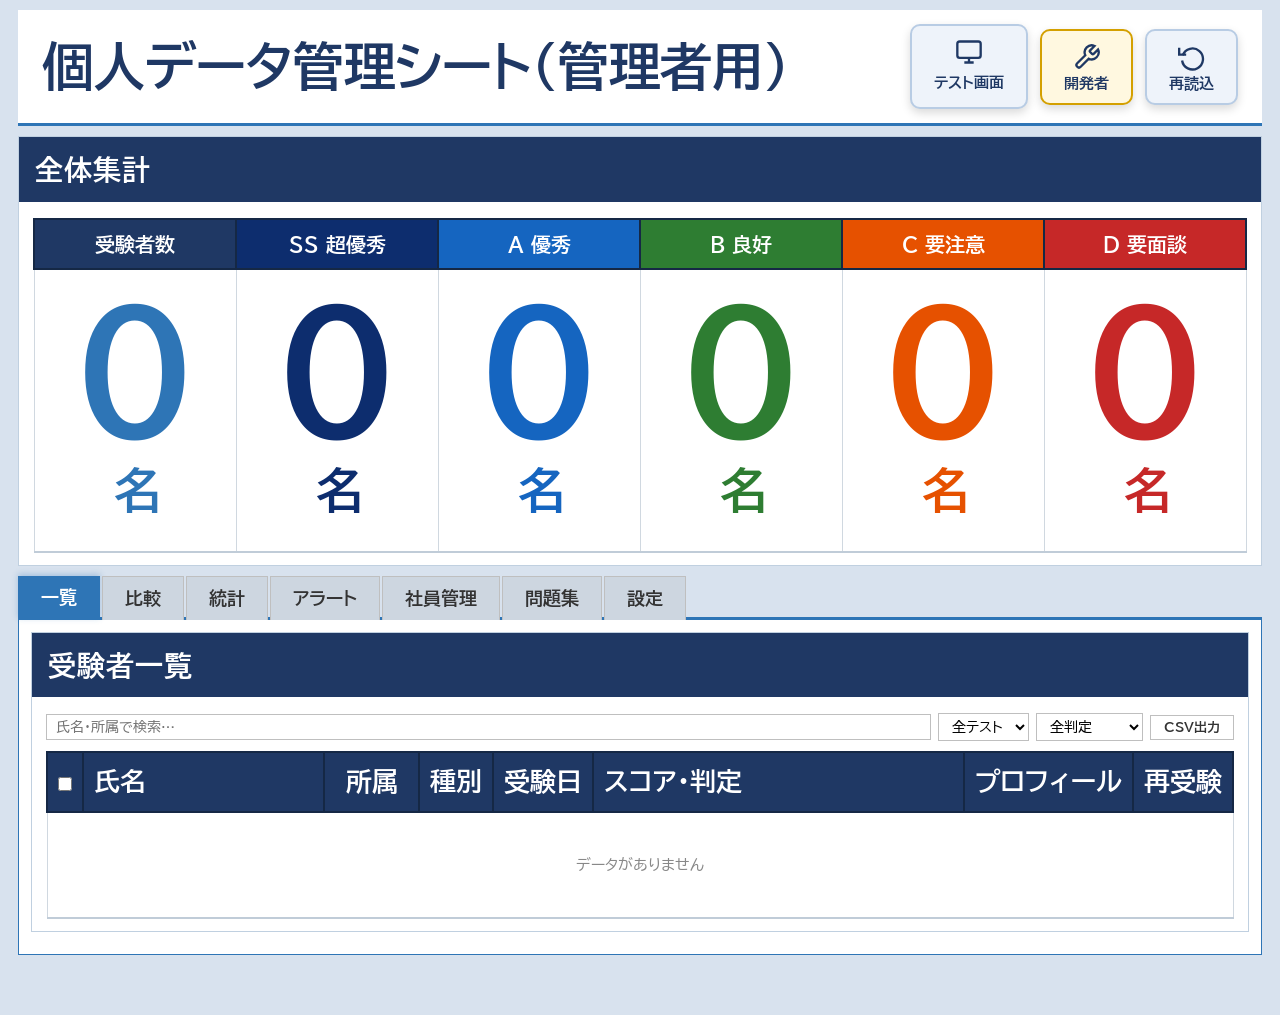
==== commit 47f7f8ef: "テスト画面デザイン刷新・ドラフト復元・BGM修正 - test.html: メタリックグレー問題カード、ABCD枠外配置、box-shadow二重縁、光沢効果、次へボタン白点滅、レベルゲージ進捗バー、" ====
--- a/admin.html
+++ b/admin.html
@@ -2,794 +2,1191 @@
 <html lang="ja">
 <head>
 <meta charset="UTF-8">
-<meta name="viewport" content="width=1280, initial-scale=1.0">
+<meta name="viewport" content="width=device-width, initial-scale=1.0">
 <title>管理者ダッシュボード</title>
-<link rel="preconnect" href="https://fonts.googleapis.com">
-<link rel="preconnect" href="https://fonts.gstatic.com" crossorigin>
-<link href="https://fonts.googleapis.com/css2?family=Noto+Sans+JP:wght@400;500;700;800;900&family=Inter:wght@400;600;700;800;900&display=swap" rel="stylesheet">
+<link href="https://fonts.googleapis.com/css2?family=BIZ+UDPGothic:wght@400;700&display=swap" rel="stylesheet">
 <style>
 :root{
-  --txt:#e8f0f8; --txt-dim:rgba(200,220,255,.65); --txt-mute:rgba(160,190,255,.45);
-  --glass-line:rgba(120,180,255,.22);
-  --good:#22E880; --warn:#FFB840; --bad:#FF5060; --accent:#5AABFF;
-  --surface:rgba(12,18,40,.6);
+  --font:'BIZ UDPGothic','Yu Gothic UI','Meiryo',sans-serif;
+  --xl-dark:#1F3864; --xl-blue:#2E75B6; --xl-light:#D6E4F0;
+  --border:#BFBFBF; --txt:#111; --txt2:#333; --txt3:#666;
 }
 *{box-sizing:border-box;margin:0;padding:0;}
-html{height:100%;}
-body{
-  color:var(--txt);
-  font-family:"Inter","Noto Sans JP","Yu Gothic UI",Meiryo,sans-serif;
-  min-height:100vh;
-  background:#060914;
-  font-size:15px;line-height:1.6;
-}
-body::before{
-  content:"";position:fixed;inset:0;z-index:0;pointer-events:none;
-  background:
-    radial-gradient(ellipse 80% 50% at 20% 0%,rgba(40,80,200,.12),transparent),
-    radial-gradient(ellipse 60% 40% at 80% 10%,rgba(100,60,220,.08),transparent),
-    radial-gradient(ellipse 50% 50% at 50% 100%,rgba(20,60,180,.06),transparent);
-}
-body::after{
-  content:"";position:fixed;inset:0;z-index:0;pointer-events:none;
-  background:
-    radial-gradient(circle 1px at 12% 8%,rgba(200,220,255,.7),transparent),
-    radial-gradient(circle 1px at 48% 6%,rgba(220,235,255,.6),transparent),
-    radial-gradient(circle 1px at 82% 9%,rgba(210,225,255,.6),transparent),
-    radial-gradient(circle 1px at 28% 22%,rgba(180,200,255,.4),transparent),
-    radial-gradient(circle 1.5px at 90% 28%,rgba(220,235,255,.5),transparent);
-  animation:twinkle 6s ease-in-out infinite alternate;
-}
-@keyframes twinkle{from{opacity:.5}to{opacity:1}}
-
-/* ── PIN ── */
-.pin-overlay{position:fixed;inset:0;background:rgba(4,6,18,.94);display:flex;align-items:center;justify-content:center;z-index:999;}
-.pin-box{
-  border-radius:28px;position:relative;overflow:hidden;
-  background:linear-gradient(160deg,rgba(60,110,220,.12),rgba(20,40,120,.08) 50%,rgba(8,16,60,.4));
-  backdrop-filter:blur(32px) saturate(160%);border:1px solid rgba(100,160,255,.18);
-  box-shadow:0 24px 64px rgba(0,0,0,.6),0 0 0 1px rgba(100,160,255,.08),inset 0 1px 0 rgba(150,200,255,.2);
-  padding:56px 60px;width:440px;text-align:center;
-}
-.pin-title{color:#fff;font-size:24px;font-weight:900;letter-spacing:.06em;margin-bottom:8px;}
-.pin-sub{color:var(--txt-dim);font-size:14px;margin-bottom:28px;}
-.pin-input{
-  width:100%;padding:16px 20px;font-size:22px;font-weight:700;letter-spacing:.3em;text-align:center;
-  border-radius:14px;border:1.5px solid rgba(120,180,255,.2);
-  background:rgba(255,255,255,.04);color:#fff;outline:none;font-family:inherit;
-}
-.pin-input::placeholder{color:var(--txt-mute);letter-spacing:.1em;font-size:15px;}
-.pin-input:focus{border-color:var(--accent);box-shadow:0 0 20px rgba(90,171,255,.25);}
-.pin-submit{
-  margin-top:24px;width:100%;padding:16px;border-radius:14px;border:none;
-  background:linear-gradient(135deg,#4A90E8,#2D6FD4);
-  color:#fff;font-size:16px;font-weight:800;cursor:pointer;font-family:inherit;transition:.2s;
-  box-shadow:0 4px 16px rgba(45,111,212,.4);
-}
-.pin-submit:hover{transform:translateY(-1px);box-shadow:0 6px 24px rgba(45,111,212,.5);}
-.pin-error{color:var(--bad);font-size:14px;margin-top:16px;min-height:22px;font-weight:700;}
-
-/* ── Layout ── */
-.wrap{max-width:1520px;margin:0 auto;padding:28px 48px 80px;position:relative;z-index:1;}
-
-/* ── Header ── */
-.dash-head{
-  display:flex;justify-content:space-between;align-items:center;gap:20px;
-  margin-bottom:28px;padding:20px 32px;border-radius:20px;
-  background:linear-gradient(160deg,rgba(60,110,220,.14),rgba(20,40,120,.06));
-  backdrop-filter:blur(20px);border:1px solid var(--glass-line);
-  box-shadow:0 8px 32px rgba(0,0,0,.3),inset 0 1px 0 rgba(150,200,255,.12);
-}
-.dash-head h1{font-size:22px;font-weight:900;color:#fff;letter-spacing:.03em;}
-.head-right{display:flex;gap:14px;align-items:center;}
-.last-update{font-size:13px;color:var(--txt-mute);}
-.logout-btn{
-  background:rgba(255,255,255,.06);color:var(--txt-dim);border:1px solid rgba(255,255,255,.12);
-  padding:10px 22px;border-radius:12px;cursor:pointer;font-size:14px;font-weight:700;font-family:inherit;transition:.2s;
-}
-.logout-btn:hover{background:rgba(255,80,80,.12);color:var(--bad);border-color:rgba(255,80,80,.25);}
-
-/* ── Summary Cards ── */
-.sum-grid{display:grid;grid-template-columns:repeat(4,1fr);gap:20px;margin-bottom:28px;}
-.sum-card{
-  text-align:center;padding:28px 20px;border-radius:20px;
-  background:linear-gradient(160deg,rgba(60,110,220,.08),rgba(10,20,80,.18));
-  backdrop-filter:blur(16px);border:1px solid var(--glass-line);
-  box-shadow:0 8px 28px rgba(0,0,0,.25),inset 0 1px 0 rgba(150,200,255,.1);
-  position:relative;overflow:hidden;transition:.2s;
-}
-.sum-card:hover{transform:translateY(-2px);box-shadow:0 12px 36px rgba(0,0,0,.3);}
-.sum-card::before{content:"";position:absolute;top:0;left:0;right:0;height:50%;background:linear-gradient(180deg,rgba(160,200,255,.06),transparent);border-radius:inherit;pointer-events:none;}
-.sum-num{font-size:48px;font-weight:900;color:#fff;text-shadow:0 0 20px rgba(120,170,255,.25);position:relative;letter-spacing:-.02em;}
-.sum-label{font-size:15px;font-weight:700;color:var(--txt-dim);margin-top:8px;letter-spacing:.06em;position:relative;}
-
-/* ── Tabs ── */
-.tab-nav{display:flex;gap:6px;margin-bottom:24px;background:rgba(255,255,255,.03);border-radius:16px;padding:5px;border:1px solid rgba(120,180,255,.08);}
-.tab-btn{
-  padding:12px 28px;font-size:15px;font-weight:800;cursor:pointer;border:none;
-  background:transparent;color:var(--txt-mute);border-radius:12px;font-family:inherit;transition:.2s;
-}
-.tab-btn:hover{color:var(--txt-dim);background:rgba(255,255,255,.04);}
-.tab-btn.active{
-  background:linear-gradient(135deg,rgba(74,144,232,.3),rgba(45,111,212,.15));
-  color:#fff;
-  box-shadow:0 0 16px rgba(74,144,232,.2),inset 0 1px 0 rgba(150,200,255,.15);
-}
-
-/* ── Glass Section ── */
-.g-section{
-  border-radius:22px;padding:32px;margin-bottom:24px;position:relative;overflow:hidden;
-  background:linear-gradient(160deg,rgba(60,110,220,.08),rgba(20,40,120,.03) 50%,rgba(8,16,60,.2));
-  backdrop-filter:blur(20px) saturate(140%);border:1px solid var(--glass-line);
-  box-shadow:0 12px 40px rgba(0,0,0,.35),inset 0 1px 0 rgba(150,200,255,.1);
-}
-.g-section::before{content:"";position:absolute;top:0;left:0;right:0;height:1px;background:linear-gradient(90deg,transparent,rgba(150,200,255,.2),transparent);pointer-events:none;}
-.g-section>*{position:relative;z-index:1;}
-.g-section h2{font-size:20px;font-weight:900;color:#fff;margin-bottom:20px;letter-spacing:.02em;}
-
-/* ── Toolbar ── */
-.toolbar{display:flex;gap:12px;align-items:center;margin-bottom:20px;}
-.g-input{
-  font-family:inherit;font-size:15px;color:#fff;padding:12px 18px;border-radius:12px;
-  background:rgba(255,255,255,.05);border:1px solid rgba(120,180,255,.15);outline:none;transition:.2s;
-}
-.g-input::placeholder{color:var(--txt-mute);}
-.g-input:focus{border-color:rgba(90,171,255,.45);box-shadow:0 0 0 3px rgba(90,171,255,.1);}
-select.g-input option{color:#0a1428;background:#fff;}
-
-/* ── Table ── */
+html,body{height:100%;}
+body{font-family:var(--font);background:#D8E2EE;color:var(--txt);font-size:17px;line-height:1.6;}
+.wrap{max-width:none;width:100%;padding:10px 18px 50px;}
+
+/* Header */
+.dash-head{display:flex;flex-direction:row;justify-content:space-between;align-items:center;gap:16px;
+  padding:14px 24px;background:#fff;border-bottom:3px solid var(--xl-blue);margin-bottom:10px;}
+.dash-top{display:flex;justify-content:space-between;align-items:center;gap:16px;width:100%;}
+.dash-head h1{font-size:52px;font-weight:700;color:var(--xl-dark);letter-spacing:-.01em;font-family:'BIZ UDPGothic','Meiryo',sans-serif;}
+.head-icons{display:flex;gap:12px;align-items:center;}
+.icon-btn{display:inline-flex;flex-direction:column;align-items:center;gap:5px;padding:12px 22px;
+  background:#EEF3FA;border:2px solid #B8CCE4;color:var(--xl-dark);
+  cursor:pointer;font-family:'BIZ UDPGothic','Meiryo',sans-serif;font-size:15px;font-weight:700;border-radius:10px;
+  text-decoration:none;box-shadow:0 4px 10px rgba(0,0,0,.15);min-width:82px;}
+.icon-btn:hover{background:#D6E4F0;box-shadow:0 2px 6px rgba(0,0,0,.12);}
+.icon-btn-dev{background:#FFF8E0;border-color:#D4A000;}
+/* 全体集計バー */
+.sum-stats-bar{display:flex;align-items:center;flex-wrap:wrap;gap:0;
+  background:#fff;border:1px solid var(--border);padding:10px 18px;margin-bottom:10px;}
+.sum-stats-heading{font-size:16px;font-weight:700;color:var(--xl-dark);
+  margin-right:20px;white-space:nowrap;letter-spacing:.06em;border-right:2px solid var(--xl-blue);padding-right:16px;}
+.stat-item{display:flex;align-items:baseline;gap:5px;padding:4px 18px;
+  border-right:1px solid #D0D8E8;white-space:nowrap;}
+.stat-item:last-of-type{border-right:none;}
+.stat-item .si-label{font-size:15px;color:#555;font-weight:700;}
+.stat-item .si-num{font-size:32px;font-weight:700;font-family:'Impact','BIZ UDPGothic',sans-serif;line-height:1;}
+.stat-item .si-unit{font-size:14px;color:#888;font-weight:700;}
+.stat-update{margin-left:auto;font-size:12px;color:#999;}
+
+/* Summary Cards - single row */
+.sum-grid{display:flex;flex-wrap:nowrap;gap:8px;margin-bottom:4px;overflow-x:auto;}
+.sum-card{flex:1;min-width:220px;display:flex;flex-direction:row;align-items:center;justify-content:space-between;padding:18px 24px;background:#fff;border:1px solid var(--border);border-top:4px solid var(--xl-blue);}
+.sum-num{font-size:100px;font-weight:700;color:var(--xl-blue);line-height:1;font-variant-numeric:tabular-nums;font-family:'Impact','BIZ UDPGothic',sans-serif;}
+.sum-num.ss{color:#0D2D6E;} .sum-num.blue{color:#1565C0;} .sum-num.ggreen{color:#2E7D32;}
+.sum-num.orange{color:#E65100;} .sum-num.red{color:#C62828;}
+.sum-label{font-size:22px;font-weight:700;color:#111;}
+.sum-unit{font-size:24px;font-weight:700;color:#888;margin-left:3px;align-self:flex-end;padding-bottom:10px;}
+.sum-num-wrap{display:flex;align-items:baseline;}
+
+/* Tabs */
+.tab-nav{display:flex;gap:0;border-bottom:3px solid var(--xl-blue);margin-bottom:0;flex-wrap:wrap;}
+.tab-btn{padding:11px 22px;font-size:18px;font-weight:700;cursor:pointer;border:1px solid #BFBFBF;
+  border-bottom:none;margin-right:2px;margin-bottom:-3px;background:#CDD6E0;color:#333;font-family:var(--font);}
+.tab-btn.active{background:var(--xl-blue);color:#fff;border-color:var(--xl-blue);border-bottom:3px solid var(--xl-blue);font-weight:700;box-shadow:0 -2px 6px rgba(46,117,182,.3);}
+.tab-btn:not(.active):hover{background:#B0C4D8;color:#111;}
+.tab-wrap{border:1px solid var(--xl-blue);border-top:none;background:#fff;padding:12px;margin-bottom:10px;}
+
+/* Section */
+.g-section{border:1px solid #C0D0E0;padding:0 14px 12px;margin-bottom:10px;background:#fff;}
+.g-section h2{font-size:28px;font-weight:700;color:#fff;background:var(--xl-dark);
+  padding:10px 16px;margin:0 -14px 16px;border-bottom:none;letter-spacing:.04em;
+  font-family:'BIZ UDPGothic','Meiryo',sans-serif;}
+
+/* Toolbar */
+.toolbar{display:flex;gap:7px;align-items:center;margin-bottom:10px;flex-wrap:wrap;}
+.g-input{font-family:var(--font);font-size:14px;color:#000;padding:5px 9px;border:1px solid var(--border);background:#fff;outline:none;}
+.g-input:focus{border-color:var(--xl-blue);}
+
+/* Excel Table */
 .tbl-wrap{overflow-x:auto;}
-.g-table{width:100%;border-collapse:separate;border-spacing:0 5px;font-size:15px;}
-.g-table th{
-  background:rgba(60,110,220,.12);
-  color:rgba(200,220,255,.8);font-size:13px;font-weight:800;letter-spacing:.08em;text-transform:uppercase;
-  padding:14px 16px;text-align:left;border:none;white-space:nowrap;
-}
-.g-table th:first-child{border-radius:12px 0 0 12px;}
-.g-table th:last-child{border-radius:0 12px 12px 0;}
-.g-table td{
-  background:rgba(255,255,255,.025);color:var(--txt);padding:14px 16px;border:none;
-  transition:background .15s;
-}
-.g-table tr:hover td{background:rgba(74,144,232,.08);}
-.g-table td:first-child{border-radius:10px 0 0 10px;}
-.g-table td:last-child{border-radius:0 10px 10px 0;}
-.g-table .chk{width:20px;height:20px;accent-color:var(--accent);cursor:pointer;}
-
-/* ── Pills ── */
-.pill{font-size:13px;padding:5px 14px;border-radius:10px;font-weight:800;display:inline-block;}
-.p-good{background:rgba(34,232,128,.15);color:var(--good);border:1px solid rgba(34,232,128,.3);}
-.p-warn{background:rgba(255,184,64,.14);color:var(--warn);border:1px solid rgba(255,184,64,.25);}
-.p-bad{background:rgba(255,80,96,.14);color:var(--bad);border:1px solid rgba(255,80,96,.25);}
-.p-mid{background:rgba(90,171,255,.14);color:var(--accent);border:1px solid rgba(90,171,255,.25);}
-.p-gray{background:rgba(160,170,200,.1);color:var(--txt-dim);border:1px solid rgba(160,170,200,.18);}
-
-/* ── Buttons ── */
-.g-btn{
-  display:inline-flex;align-items:center;gap:6px;padding:10px 22px;border-radius:12px;
-  font-family:inherit;font-size:14px;font-weight:800;cursor:pointer;border:1px solid;transition:.2s;
-}
+.g-table{width:100%;border-collapse:collapse;font-size:22px;}
+.g-table th{background:var(--xl-dark);color:#fff;font-size:26px;font-weight:700;
+  padding:8px 10px;border:2px solid #152845;white-space:nowrap;text-align:left;}
+.g-table td{background:#fff;color:#111;padding:5px 8px;border:1px solid #D0D8E0;border-bottom:2px solid #C0CCD8;vertical-align:middle;}
+.g-table tr:hover td{background:#D0E4F5!important;}
+.td-name{font-size:22px;font-weight:700;white-space:nowrap;overflow:hidden;text-overflow:ellipsis;max-width:280px;cursor:pointer;}
+.td-dept{font-size:22px;color:#444;white-space:nowrap;overflow:hidden;text-overflow:ellipsis;max-width:100px;text-align:center;}
+.td-sub{font-size:22px;color:#555;white-space:nowrap;text-align:center;}
+.td-date{font-size:22px;color:#555;white-space:nowrap;text-align:center;}
+
+/* Score cell */
+.sc-num{font-size:40px;font-weight:700;line-height:1;}
+.sc-total{font-size:18px;color:#888;font-weight:700;margin-left:2px;}
+.sc-bar-bg{height:46px;background:#E0E0E0;border:2px solid #BFBFBF;border-radius:5px;overflow:hidden;margin:5px 0;}
+.sc-bar-fill{height:100%;border-radius:4px;}
+.sc-pct{font-size:22px;font-weight:700;color:#333;margin-left:6px;}
+
+/* Score colors - SS A B C D */
+.cl-ss    {color:#0D2D6E;}
+.cl-A     {color:#1565C0;}
+.cl-B     {color:#2E7D32;}
+.cl-C     {color:#E65100;}
+.cl-D     {color:#C62828;}
+/* backward compat aliases */
+.cl-gold  {color:#0D2D6E;}
+.cl-blue  {color:#1565C0;}
+.cl-yellow{color:#2E7D32;}
+.cl-orange{color:#E65100;}
+.cl-red   {color:#C62828;}
+.bar-ss    {background:linear-gradient(90deg,#6EA8E0,#0D2D6E);}
+.bar-A     {background:linear-gradient(90deg,#90CAF9,#1565C0);}
+.bar-B     {background:linear-gradient(90deg,#A5D6A7,#2E7D32);}
+.bar-C     {background:linear-gradient(90deg,#FFCC80,#E65100);}
+.bar-D     {background:linear-gradient(90deg,#EF9A9A,#C62828);}
+.bar-gold  {background:linear-gradient(90deg,#6EA8E0,#0D2D6E);}
+.bar-blue  {background:linear-gradient(90deg,#90CAF9,#1565C0);}
+.bar-yellow{background:linear-gradient(90deg,#A5D6A7,#2E7D32);}
+.bar-orange{background:linear-gradient(90deg,#FFCC80,#E65100);}
+.bar-red   {background:linear-gradient(90deg,#EF9A9A,#C62828);}
+
+/* Pill badges */
+.pill{font-size:20px;padding:4px 14px;font-weight:700;display:inline-block;border:2px solid;border-radius:2px;white-space:nowrap;}
+.p-SS{background:#0D2D6E;color:#fff;border-color:#0D2D6E;}
+.p-A{background:#BBDEFB;color:#0D2D6E;border-color:#1565C0;}
+.p-B{background:#C8E6C9;color:#1B5E20;border-color:#2E7D32;}
+.p-C{background:#FFE0B2;color:#BF360C;border-color:#E65100;}
+.p-D{background:#FFCDD2;color:#7F0000;border-color:#C62828;}
+.p-gray{background:#F2F2F2;color:#555;border-color:#AAA;}
+.pur-tag{font-size:11px;font-weight:700;padding:1px 6px;border:1px solid;display:inline-block;white-space:nowrap;}
+.pur-nyusha{background:#E8F5E0;color:#196A00;border-color:#52A832;}
+.pur-teiki{background:#E0EEFF;color:#1240A0;border-color:#3468CC;}
+.pur-mensetsu{background:#FFF4CC;color:#7A5000;border-color:#D4A000;}
+
+/* Buttons */
+.g-btn{display:inline-flex;align-items:center;gap:4px;padding:5px 13px;border:1px solid;
+  font-family:var(--font);font-size:13px;font-weight:700;cursor:pointer;white-space:nowrap;}
 .g-btn:active{transform:scale(.97);}
-.g-btn-primary{background:linear-gradient(135deg,rgba(74,144,232,.35),rgba(45,111,212,.2));color:#fff;border-color:rgba(74,144,232,.4);}
-.g-btn-primary:hover{background:linear-gradient(135deg,rgba(74,144,232,.5),rgba(45,111,212,.3));box-shadow:0 0 16px rgba(74,144,232,.25);}
-.g-btn-outline{background:rgba(255,255,255,.05);color:var(--txt-dim);border-color:rgba(255,255,255,.12);}
-.g-btn-outline:hover{background:rgba(255,255,255,.1);color:#fff;}
-.g-btn-danger{background:rgba(255,60,60,.12);color:var(--bad);border-color:rgba(255,60,60,.25);}
-.g-btn-danger:hover{background:rgba(255,60,60,.2);}
-.g-btn-success{background:linear-gradient(135deg,rgba(34,232,128,.25),rgba(13,189,90,.12));color:var(--good);border-color:rgba(34,232,128,.35);}
-.g-btn-success:hover{box-shadow:0 0 16px rgba(34,232,128,.25);}
-.g-btn-full{width:100%;justify-content:center;}
-.g-btn-sm{padding:7px 16px;font-size:13px;}
-
-/* ── Detail Panel ── */
-.detail-panel{display:none;margin-top:24px;}
+.g-btn-primary{background:var(--xl-blue);color:#fff;border-color:#1A5A9E;}
+.g-btn-primary:hover{background:#1A5A9E;}
+.g-btn-outline{background:#fff;color:#333;border-color:var(--border);}
+.g-btn-outline:hover{background:#EEF3FA;}
+.g-btn-retake{background:#E3F2FD;color:#0D47A1;border:2px solid #1565C0;font-size:20px;padding:10px 16px;white-space:nowrap;border-radius:8px;box-shadow:0 3px 8px rgba(0,0,0,.18);}
+.g-btn-retake:hover{background:#BBDEFB;box-shadow:0 5px 14px rgba(0,0,0,.22);}
+.g-btn-danger{background:#FFE8E8;color:#960000;border-color:#D42020;}
+.g-btn-danger:hover{background:#FFC0C0;}
+.g-btn-success{background:#E8F5E0;color:#196A00;border-color:#52A832;}
+.g-btn-success:hover{background:#C8EDAA;}
+.g-btn-dev{background:rgba(255,255,255,.08);color:rgba(255,255,255,.55);border-color:rgba(255,255,255,.25);font-size:11px;padding:4px 10px;}
+.g-btn-dev:hover{background:rgba(255,255,255,.18);color:#fff;}
+.g-btn-sm{padding:3px 8px;font-size:12px;}
+.g-btn-detail{background:#1565C0;color:#fff;border:2px solid #0D47A1;font-size:20px;padding:10px 16px;line-height:1;border-radius:8px;box-shadow:0 3px 8px rgba(0,0,0,.28);}
+.g-btn-detail:hover{background:#0D47A1;box-shadow:0 5px 14px rgba(0,0,0,.35);}
+.logout-btn{background:rgba(255,255,255,.08);color:#fff;border:1px solid rgba(255,255,255,.3);
+  padding:5px 14px;font-size:13px;font-weight:700;cursor:pointer;font-family:var(--font);}
+.logout-btn:hover{background:rgba(180,40,40,.3);}
+
+/* FAB */
+.cmp-count{position:fixed;bottom:18px;right:18px;z-index:50;padding:9px 20px;
+  background:var(--xl-blue);border:2px solid #1A5A9E;color:#fff;font-weight:700;font-size:14px;
+  cursor:pointer;display:none;font-family:var(--font);box-shadow:0 4px 12px rgba(0,0,0,.3);}
+
+/* Detail Panel */
+.detail-panel{display:none;margin-top:10px;}
 .detail-panel.show{display:block;}
-.panel-grid{display:grid;grid-template-columns:1fr 1fr;gap:28px;}
-.detail-head{display:flex;justify-content:space-between;align-items:center;margin-bottom:16px;gap:16px;}
-.detail-head h2{margin:0;font-size:24px;font-weight:900;color:#fff;}
-.detail-meta{font-size:15px;color:var(--txt-dim);margin-bottom:24px;}
-.sub-h{font-size:16px;font-weight:800;color:rgba(200,220,255,.7);margin:20px 0 12px;letter-spacing:.03em;}
-
-/* ── Radar ── */
-.radar-box{
-  padding:20px 16px 16px;border-radius:18px;margin-bottom:18px;
-  background:rgba(0,0,0,.2);border:1px solid rgba(120,180,255,.1);
-}
+.detail-head{display:flex;justify-content:space-between;align-items:center;margin-bottom:8px;flex-wrap:wrap;gap:8px;}
+.detail-head h2{font-size:20px;font-weight:700;color:var(--xl-dark);margin:0;}
+.detail-meta{font-size:15px;color:#111;margin-bottom:10px;font-weight:700;}
+.detail-grid{display:grid;grid-template-columns:38% 62%;gap:16px;}
+
+/* Verdict card */
+.verdict-card{background:#F5F9FF;border:2px solid var(--xl-light);padding:12px 14px;margin-bottom:12px;}
+.verdict-big{font-size:54px;font-weight:700;line-height:1;}
+.verdict-score{margin-top:6px;margin-bottom:10px;}
+.v-line{display:flex;gap:8px;padding:6px 0;border-bottom:1px solid #D0DCF0;font-size:18px;}
+.v-line .k{flex:0 0 110px;color:#111;font-weight:700;font-size:17px;}
+.v-line .v{font-weight:700;color:#111;font-size:18px;}
+
+/* Radar */
+.radar-box{background:#F5F9FF;border:1px solid #C8D8EE;padding:8px;margin-bottom:10px;}
 .radar-svg{width:100%;height:auto;display:block;}
-.rad-ring{fill:none;stroke:rgba(120,180,255,.08);stroke-width:1;}
-.rad-spoke{fill:none;stroke:rgba(120,180,255,.06);stroke-width:1;}
-.rad-label{fill:rgba(200,220,255,.7);font-size:11px;font-weight:700;}
-.rad-area{fill:rgba(90,171,255,.14);stroke:var(--accent);stroke-width:2;}
-.rad-dot{fill:#b0d8ff;}
-
-/* ── Bar Rows ── */
-.bar-row{display:flex;align-items:center;gap:12px;margin:7px 0;font-size:14px;}
-.bar-row .nm{flex:0 0 110px;color:var(--txt-dim);font-weight:700;font-size:14px;text-align:right;}
-.bar-track{flex:1;background:rgba(255,255,255,.04);border:1px solid rgba(120,180,255,.08);border-radius:8px;height:22px;overflow:hidden;}
-.bar-fill{height:100%;border-radius:7px;transition:width .4s;}
-.fill-good{background:linear-gradient(90deg,rgba(34,232,128,.6),var(--good));}
-.fill-mid{background:linear-gradient(90deg,rgba(90,171,255,.6),var(--accent));}
-.fill-warn{background:linear-gradient(90deg,rgba(255,184,64,.6),var(--warn));}
-.fill-bad{background:linear-gradient(90deg,rgba(255,80,96,.6),var(--bad));}
-.bar-row .vl{flex:0 0 40px;text-align:right;font-weight:900;color:#fff;font-size:15px;}
-
-/* ── Verdict ── */
-.verdict-card{
-  padding:22px 24px;border-radius:18px;margin-bottom:14px;
-  background:rgba(0,0,0,.2);border:1px solid rgba(120,180,255,.1);
-}
-.verdict-big{font-size:40px;font-weight:900;color:#fff;text-shadow:0 0 18px rgba(120,170,255,.25);}
-.verdict-big.amber{color:var(--warn);text-shadow:0 0 18px rgba(255,184,64,.35);}
-.verdict-label{font-size:12px;font-weight:800;color:var(--txt-mute);letter-spacing:.1em;margin-bottom:6px;text-transform:uppercase;}
-.v-line{display:flex;gap:12px;padding:9px 0;border-bottom:1px solid rgba(120,180,255,.06);font-size:15px;}
-.v-line .k{flex:0 0 140px;color:var(--txt-dim);font-weight:700;}
-.v-line .v{font-weight:800;color:#fff;}
-
-/* ── Tags ── */
-.tag-wrap{display:flex;flex-wrap:wrap;gap:8px;}
-.tag{display:inline-block;font-size:13px;font-weight:700;padding:5px 14px;border-radius:10px;border:1px solid;}
-.t-flag{color:var(--bad);border-color:rgba(255,80,96,.25);background:rgba(255,80,96,.1);}
-.t-warn{color:var(--warn);border-color:rgba(255,184,64,.25);background:rgba(255,184,64,.1);}
-.t-axis{color:var(--accent);border-color:rgba(90,171,255,.2);background:rgba(90,171,255,.08);}
-
-/* ── Alerts ── */
-.alert-card{
-  padding:18px 24px;border-radius:16px;margin-bottom:14px;cursor:pointer;transition:.2s;
-  background:rgba(255,60,60,.06);border:1px solid rgba(255,80,96,.2);
-}
-.alert-card:hover{background:rgba(255,60,60,.12);border-color:rgba(255,80,96,.35);transform:translateY(-1px);}
-.alert-card strong{color:var(--bad);font-size:17px;}
-.alert-card .al-detail{font-size:14px;color:var(--txt-dim);margin-top:6px;line-height:1.8;}
-
-/* ── Memo ── */
-.memo-area{
-  width:100%;min-height:110px;padding:16px;border-radius:14px;font-size:15px;resize:vertical;
-  font-family:inherit;color:#fff;
-  background:rgba(255,255,255,.04);border:1px solid rgba(120,180,255,.12);outline:none;
-}
-.memo-area:focus{border-color:rgba(90,171,255,.35);box-shadow:0 0 0 3px rgba(90,171,255,.08);}
-
-/* ── Compare ── */
-.cmp-legend{display:flex;flex-wrap:wrap;gap:18px;margin-bottom:24px;}
-.cmp-swatch{display:inline-flex;align-items:center;gap:8px;font-size:14px;font-weight:700;color:var(--txt-dim);}
-.cmp-swatch .dot{width:16px;height:16px;border-radius:6px;}
-.cmp-bar-group{margin-bottom:18px;}
-.cmp-axis-label{font-size:14px;font-weight:800;color:rgba(200,220,255,.75);margin-bottom:8px;}
-.cmp-bar{display:flex;align-items:center;gap:10px;margin:5px 0;}
-.cmp-bar .cbar-name{flex:0 0 70px;font-size:13px;color:var(--txt-mute);text-align:right;overflow:hidden;text-overflow:ellipsis;white-space:nowrap;}
-.cmp-bar .cbar-track{flex:1;height:24px;background:rgba(255,255,255,.04);border-radius:8px;overflow:hidden;}
-.cmp-bar .cbar-fill{height:100%;border-radius:8px;transition:width .5s;}
-.cmp-bar .cbar-val{flex:0 0 36px;font-size:15px;font-weight:900;color:#fff;text-align:right;}
-.cmp-empty{text-align:center;padding:60px;color:var(--txt-mute);font-size:16px;}
-.cmp-count{
-  position:fixed;bottom:32px;right:32px;z-index:50;
-  padding:16px 28px;border-radius:16px;
-  background:linear-gradient(135deg,rgba(74,144,232,.85),rgba(45,111,212,.85));
-  backdrop-filter:blur(12px);border:1px solid rgba(150,200,255,.35);
-  box-shadow:0 8px 32px rgba(0,0,0,.4),0 0 24px rgba(74,144,232,.3);
-  color:#fff;font-weight:900;font-size:16px;cursor:pointer;display:none;
-  font-family:inherit;transition:.2s;
-}
-.cmp-count:hover{transform:translateY(-2px) scale(1.02);box-shadow:0 12px 40px rgba(0,0,0,.4),0 0 32px rgba(74,144,232,.4);}
-
-/* ── DEV Button ── */
-.g-btn-dev{
-  background:rgba(255,255,255,.04);color:rgba(180,190,210,.5);border-color:rgba(255,255,255,.08);
-  font-size:12px;padding:7px 16px;letter-spacing:.12em;font-family:"Inter",monospace;
-}
-.g-btn-dev:hover{background:rgba(255,255,255,.1);color:rgba(220,230,255,.7);border-color:rgba(255,255,255,.18);}
-
-/* ── Dev Modal ── */
-.dev-modal-overlay{
-  position:fixed;inset:0;background:rgba(4,6,18,.88);display:flex;align-items:center;justify-content:center;z-index:900;
-}
-.dev-modal{
-  border-radius:28px;position:relative;overflow:hidden;
-  background:linear-gradient(160deg,rgba(60,110,220,.12),rgba(20,40,120,.06) 50%,rgba(8,16,60,.35));
-  backdrop-filter:blur(32px) saturate(160%);border:1px solid rgba(100,160,255,.16);
-  box-shadow:0 24px 64px rgba(0,0,0,.6),inset 0 1px 0 rgba(150,200,255,.15);
-  padding:40px 44px;width:420px;text-align:center;
-}
-.dev-modal-title{color:#fff;font-size:20px;font-weight:900;margin-bottom:24px;letter-spacing:.04em;}
-
-/* ── Settings ── */
-.setting-group{margin-bottom:28px;}
-.setting-label{display:block;font-size:15px;font-weight:800;color:var(--txt-dim);margin-bottom:10px;letter-spacing:.03em;}
-.setting-row{display:flex;gap:14px;align-items:center;}
-.sub-note{font-size:13px;color:var(--txt-mute);margin-left:12px;}
+.rad-ring{fill:none;stroke:rgba(220,110,20,.22);stroke-width:1;}
+.rad-spoke{fill:none;stroke:rgba(0,0,0,.07);stroke-width:1;}
+.rad-label{fill:#333;font-size:12px;font-weight:700;font-family:'BIZ UDPGothic','Meiryo',sans-serif;}
+@keyframes rad-pulse{0%{opacity:1;}33%{opacity:0;}66%{opacity:1;}100%{opacity:1;}}
+.rad-personal{animation:rad-pulse 3s ease-in-out infinite;}
+
+/* Sub-header */
+.sub-h{font-size:16px;font-weight:700;color:var(--xl-blue);border-bottom:2px solid var(--xl-light);
+  padding-bottom:4px;margin:10px 0 7px;}
+
+/* Report */
+.report-box{background:#F8FAFC;border:1px solid #C8D8EE;padding:12px;
+  font-size:14px;line-height:2;color:var(--txt2);white-space:pre-wrap;
+  max-height:380px;overflow-y:auto;font-family:var(--font);}
+.memo-area{width:100%;min-height:70px;padding:8px;border:1px solid var(--border);
+  background:#fff;font-size:14px;font-family:var(--font);resize:vertical;outline:none;}
+.memo-area:focus{border-color:var(--xl-blue);}
+
+/* Axis analysis (right panel) */
+.ax-row{display:grid;grid-template-columns:100px 70px 76px 1fr;gap:5px;align-items:start;
+  padding:10px 0;border-bottom:1px solid #E0E8F0;}
+.ax-name{font-size:20px;font-weight:700;color:var(--xl-dark);}
+.ax-score-num{font-size:32px;font-weight:700;line-height:1;}
+.ax-bar-bg{height:8px;background:#E8E8E8;border:1px solid #CCC;margin-top:6px;overflow:hidden;}
+.ax-bar-fill{height:100%;}
+.ax-eval{font-size:15px;font-weight:700;padding:3px 9px;border:1px solid;display:inline-block;}
+.ev-good{background:#E8F5E0;color:#196A00;border-color:#52A832;}
+.ev-mid {background:#E0EEFF;color:#1240A0;border-color:#3468CC;}
+.ev-bad {background:#FFE8E8;color:#960000;border-color:#D42020;}
+.ax-comment{font-size:22px;color:#111;line-height:1.7;}
+
+/* Flag analysis */
+.flag-block{padding:22px 26px;margin-bottom:16px;border-left:6px solid;background:#FFF8F0;}
+.flag-block.crit{border-left-color:#C00000;background:#FFF0F0;}
+.flag-block.warn{border-left-color:#E07000;background:#FFF8E8;}
+.flag-block.info{border-left-color:#2E75B6;background:#F0F6FF;}
+.flag-block.low{border-left-color:#888;background:#F8F8F8;}
+.flag-title{font-size:32px;font-weight:700;color:#A00000;margin-bottom:10px;}
+.flag-title.low-t{color:#555;}
+.flag-bar-bg{height:24px;background:#E8E8E8;border:1px solid #CCC;margin:8px 0 14px;overflow:hidden;}
+.flag-bar-fill{height:100%;background:linear-gradient(90deg,#FF9999,#8B0000);}
+.flag-text{font-size:28px;color:#111;line-height:1.8;}
+.flag-qlink{display:inline-flex;align-items:center;gap:8px;margin-top:10px;padding:10px 20px;
+  background:#E8F0FA;border:2px solid #3468CC;color:#1240A0;font-size:22px;font-weight:700;cursor:pointer;border-radius:4px;}
+.flag-qlink:hover{background:#C8DCFA;}
+
+/* Question bank */
+.q-subtabs{display:flex;gap:0;margin-bottom:12px;border-bottom:2px solid var(--xl-blue);}
+.q-subtab{padding:6px 18px;font-size:14px;font-weight:700;cursor:pointer;border:1px solid #BFBFBF;
+  border-bottom:none;margin-right:2px;background:#CDD6E0;color:#333;font-family:var(--font);}
+.q-subtab.active{background:#fff;color:var(--xl-blue);border-color:var(--xl-blue);border-bottom:2px solid #fff;margin-bottom:-2px;}
+.q-card{border:1px solid #C0D0E0;padding:12px 14px;margin-bottom:10px;background:#fff;}
+.q-no{font-size:13px;font-weight:700;color:var(--xl-blue);margin-bottom:5px;}
+.q-text{font-size:15px;font-weight:700;color:var(--xl-dark);margin-bottom:10px;line-height:1.6;}
+.q-opts{display:grid;grid-template-columns:28px 1fr;gap:4px 8px;margin-bottom:8px;}
+.q-opt-lbl{font-size:14px;font-weight:700;width:28px;height:28px;display:flex;align-items:center;
+  justify-content:center;border:2px solid;border-radius:2px;}
+.q-opt-lbl.safe{background:#E8F5E0;color:#196A00;border-color:#52A832;}
+.q-opt-lbl.danger{background:#FFE8E8;color:#960000;border-color:#D42020;}
+.q-opt-lbl.warn{background:#FFF4CC;color:#7A5000;border-color:#D4A000;}
+.q-opt-text{font-size:14px;color:#222;line-height:1.6;padding-top:4px;}
+.q-danger-note{font-size:13px;color:#A00000;background:#FFF0F0;border:1px solid #D42020;
+  padding:8px 10px;line-height:1.8;margin-top:6px;}
+.q-axes{display:flex;flex-wrap:wrap;gap:4px;margin-top:6px;}
+.q-axis-tag{font-size:12px;padding:2px 7px;background:#E0EEFF;color:#1240A0;border:1px solid #3468CC;font-weight:700;}
+.q-danger-tag{font-size:12px;padding:2px 7px;background:#FFE8E8;color:#960000;border:1px solid #D42020;font-weight:700;}
+
+/* Compare / Stats */
+.cmp-legend{display:flex;flex-wrap:wrap;gap:12px;margin-bottom:12px;}
+.cmp-swatch{display:inline-flex;align-items:center;gap:5px;font-size:14px;font-weight:700;}
+.cmp-swatch .dot{width:14px;height:14px;border-radius:1px;}
+.cmp-bar-group{margin-bottom:12px;}
+.cmp-axis-label{font-size:14px;font-weight:700;color:var(--xl-dark);margin-bottom:5px;}
+.cmp-bar{display:flex;align-items:center;gap:6px;margin:3px 0;}
+.cmp-bar .cbar-name{flex:0 0 65px;font-size:13px;color:var(--txt3);text-align:right;overflow:hidden;text-overflow:ellipsis;white-space:nowrap;}
+.cmp-bar .cbar-track{flex:1;height:18px;background:#EEE;border:1px solid #CCC;overflow:hidden;}
+.cmp-bar .cbar-fill{height:100%;}
+.cmp-bar .cbar-val{flex:0 0 30px;font-size:14px;font-weight:700;text-align:right;}
+.cmp-empty{text-align:center;padding:40px;color:#888;font-size:15px;}
+.bar-row{display:flex;align-items:center;gap:7px;margin:4px 0;}
+.bar-row .nm{flex:0 0 95px;color:var(--txt2);font-weight:700;font-size:13px;text-align:right;}
+.bar-track{flex:1;background:#EEE;border:1px solid #CCC;height:17px;overflow:hidden;}
+.bar-fill{height:100%;}
+.fill-good{background:linear-gradient(90deg,#52A832,#8FDB55);}
+.fill-mid{background:linear-gradient(90deg,#1565C0,#00AAEE);}
+.fill-warn{background:linear-gradient(90deg,#C08000,#FFD000);}
+.fill-bad{background:linear-gradient(90deg,#A00000,#E02020);}
+.bar-row .vl{flex:0 0 32px;text-align:right;font-weight:700;font-size:14px;}
+.panel-grid{display:grid;grid-template-columns:1fr 1fr;gap:18px;}
+
+/* Alert */
+.alert-card{padding:10px 14px;border:2px solid #D42020;background:#FFF0F0;margin-bottom:8px;cursor:pointer;}
+.alert-card:hover{background:#FFD8D8;}
+.alert-card strong{color:#A00000;font-size:15px;}
+.alert-card .al-detail{font-size:13px;color:var(--txt2);margin-top:3px;line-height:1.7;}
+
+/* Settings */
+.setting-group{margin-bottom:18px;}
+.setting-label{font-size:15px;font-weight:700;color:var(--txt2);margin-bottom:8px;display:block;}
+.setting-row{display:flex;gap:9px;align-items:center;}
+.sub-note{font-size:13px;color:#888;margin-left:6px;}
+
+/* Dev Modal */
+.dev-modal-overlay{position:fixed;inset:0;background:rgba(0,0,0,.45);display:flex;align-items:center;justify-content:center;z-index:900;}
+.dev-modal{background:#fff;border:2px solid var(--border);box-shadow:0 8px 32px rgba(0,0,0,.25);padding:28px 32px;width:360px;text-align:center;}
+.dev-modal-title{color:var(--xl-dark);font-size:17px;font-weight:700;margin-bottom:18px;}
+.pin-input{width:100%;padding:9px 12px;font-size:20px;font-weight:700;letter-spacing:.25em;text-align:center;
+  border:2px solid var(--border);background:#fff;color:#000;outline:none;font-family:var(--font);margin-bottom:12px;}
+.pin-input:focus{border-color:var(--xl-blue);}
+.pin-error{color:#A00000;font-size:14px;min-height:20px;margin-top:8px;font-weight:700;}
 </style>
 </head>
 <body>
-
-<!-- ======== PIN ======== -->
-<div class="pin-overlay" id="pin-overlay">
-  <div class="pin-box">
-    <div class="pin-title">管理者認証</div>
-    <div class="pin-sub">8桁のパスワードを入力してください</div>
-    <input type="password" class="pin-input" id="pin-input" maxlength="8" placeholder="パスワード" autofocus>
-    <button class="pin-submit" id="pin-submit" onclick="checkPin()">ログイン</button>
-    <div class="pin-error" id="pin-error"></div>
+<div class="wrap">
+
+  <!-- Header -->
+  <div class="dash-head">
+    <div class="dash-top">
+      <h1>個人データ管理シート（管理者用）</h1>
+      <div class="head-icons">
+        <a href="index.html" class="icon-btn" title="受診者用テスト画面を開く">
+          <svg width="28" height="28" viewBox="0 0 24 24" fill="none" stroke="currentColor" stroke-width="2"><rect x="2" y="3" width="20" height="14" rx="2"/><path d="M8 21h8M12 17v4"/></svg>
+          テスト画面
+        </a>
+        <button class="icon-btn icon-btn-dev" onclick="showDevAuth()" title="開発者モード">
+          <svg width="28" height="28" viewBox="0 0 24 24" fill="none" stroke="currentColor" stroke-width="2"><path d="M14.7 6.3a1 1 0 0 0 0 1.4l1.6 1.6a1 1 0 0 0 1.4 0l3.77-3.77a6 6 0 0 1-7.94 7.94l-6.91 6.91a2.12 2.12 0 0 1-3-3l6.91-6.91a6 6 0 0 1 7.94-7.94l-3.76 3.76z"/></svg>
+          開発者
+        </button>
+        <button class="icon-btn" onclick="location.reload()" title="データを再読込">
+          <svg width="28" height="28" viewBox="0 0 24 24" fill="none" stroke="currentColor" stroke-width="2"><path d="M1 4v6h6"/><path d="M3.51 15a9 9 0 1 0 .49-4.51"/></svg>
+          再読込
+        </button>
+      </div>
+    </div>
   </div>
-</div>
-
-<!-- ======== Dashboard ======== -->
-<div id="dashboard" style="display:none">
-<div class="wrap">
-
-  <div class="dash-head">
-    <h1>管理者ダッシュボード ― 現場適性診断</h1>
-    <div class="head-right">
-      <a href="index.html" class="g-btn g-btn-success" style="text-decoration:none">テスト画面へ</a>
-      <button class="g-btn g-btn-dev" onclick="showDevAuth()">DEV</button>
-      <span class="last-update" id="last-update"></span>
-      <button class="logout-btn" onclick="logout()">ログアウト</button>
-    </div>
+
+  <!-- 全体集計 -->
+  <div class="g-section" style="margin-bottom:10px">
+    <h2>全体集計</h2>
+    <table class="g-table" style="width:100%">
+      <thead><tr>
+        <th style="text-align:center;font-family:'Impact','BIZ UDPGothic',sans-serif;font-size:20px">受験者数</th>
+        <th style="text-align:center;background:#0D2D6E;font-family:'Impact','BIZ UDPGothic',sans-serif;font-size:20px">SS 超優秀</th>
+        <th style="text-align:center;background:#1565C0;font-family:'Impact','BIZ UDPGothic',sans-serif;font-size:20px">A 優秀</th>
+        <th style="text-align:center;background:#2E7D32;font-family:'Impact','BIZ UDPGothic',sans-serif;font-size:20px">B 良好</th>
+        <th style="text-align:center;background:#E65100;font-family:'Impact','BIZ UDPGothic',sans-serif;font-size:20px">C 要注意</th>
+        <th style="text-align:center;background:#C62828;font-family:'Impact','BIZ UDPGothic',sans-serif;font-size:20px">D 要面談</th>
+      </tr></thead>
+      <tbody><tr>
+        <td style="text-align:center;font-family:'BIZ UDPGothic','Meiryo',sans-serif;color:var(--xl-blue);padding:22px"><span id="sum-total" style="font-size:160px;font-weight:700;line-height:1">—</span><span style="font-size:48px;font-weight:700;margin-left:6px">名</span></td>
+        <td style="text-align:center;font-family:'BIZ UDPGothic','Meiryo',sans-serif;color:#0D2D6E;padding:22px"><span id="sum-ss" style="font-size:160px;font-weight:700;line-height:1">—</span><span style="font-size:48px;font-weight:700;margin-left:6px">名</span></td>
+        <td style="text-align:center;font-family:'BIZ UDPGothic','Meiryo',sans-serif;color:#1565C0;padding:22px"><span id="sum-a" style="font-size:160px;font-weight:700;line-height:1">—</span><span style="font-size:48px;font-weight:700;margin-left:6px">名</span></td>
+        <td style="text-align:center;font-family:'BIZ UDPGothic','Meiryo',sans-serif;color:#2E7D32;padding:22px"><span id="sum-b" style="font-size:160px;font-weight:700;line-height:1">—</span><span style="font-size:48px;font-weight:700;margin-left:6px">名</span></td>
+        <td style="text-align:center;font-family:'BIZ UDPGothic','Meiryo',sans-serif;color:#E65100;padding:22px"><span id="sum-c" style="font-size:160px;font-weight:700;line-height:1">—</span><span style="font-size:48px;font-weight:700;margin-left:6px">名</span></td>
+        <td style="text-align:center;font-family:'BIZ UDPGothic','Meiryo',sans-serif;color:#C62828;padding:22px"><span id="sum-d" style="font-size:160px;font-weight:700;line-height:1">—</span><span style="font-size:48px;font-weight:700;margin-left:6px">名</span></td>
+      </tr></tbody>
+    </table>
   </div>
 
+  <!-- Dev Modal -->
   <div class="dev-modal-overlay" id="dev-modal" style="display:none">
     <div class="dev-modal">
       <div class="dev-modal-title">開発者認証</div>
-      <input type="password" class="pin-input" id="dev-pass-input" maxlength="8" placeholder="開発者パスワード（8桁）" style="margin-bottom:18px">
-      <div style="display:flex;gap:12px">
+      <input type="password" class="pin-input" id="dev-pass-input" maxlength="8" placeholder="開発者パスワード">
+      <div style="display:flex;gap:10px">
         <button class="g-btn g-btn-outline" style="flex:1" onclick="closeDevModal()">キャンセル</button>
         <button class="g-btn g-btn-primary" style="flex:1" onclick="launchDev()">起動</button>
       </div>
-      <div class="pin-error" id="dev-error" style="margin-top:12px"></div>
+      <div class="pin-error" id="dev-error"></div>
     </div>
   </div>
 
-  <div class="sum-grid">
-    <div class="sum-card"><div class="sum-num" id="sum-total">—</div><div class="sum-label">受験者数</div></div>
-    <div class="sum-card"><div class="sum-num" style="color:var(--good)" id="sum-a">—</div><div class="sum-label">A 優秀</div></div>
-    <div class="sum-card"><div class="sum-num" style="color:var(--warn)" id="sum-c">—</div><div class="sum-label">C 要注意</div></div>
-    <div class="sum-card"><div class="sum-num" style="color:var(--bad)" id="sum-d">—</div><div class="sum-label">D 要面談</div></div>
-  </div>
-
+
+  <!-- Tabs -->
   <div class="tab-nav">
     <button class="tab-btn active" onclick="showTab('list',this)">一覧</button>
     <button class="tab-btn" onclick="showTab('compare',this)">比較</button>
     <button class="tab-btn" onclick="showTab('stats',this)">統計</button>
     <button class="tab-btn" onclick="showTab('alert',this)">アラート</button>
     <button class="tab-btn" onclick="showTab('employee',this)">社員管理</button>
+    <button class="tab-btn" onclick="showTab('qbank',this)">問題集</button>
     <button class="tab-btn" onclick="showTab('setting',this)">設定</button>
   </div>
-
-  <div id="tab-list">
-    <div class="g-section">
-      <div class="toolbar">
-        <input class="g-input" id="search-box" placeholder="名前・所属で検索…" style="flex:1;min-width:220px" oninput="renderTable()">
-        <select class="g-input" id="filter-type" style="max-width:170px" onchange="renderTable()">
-          <option value="">全テスト</option>
-          <option value="worker">作業者</option>
-          <option value="manager">管理者</option>
-        </select>
-        <select class="g-input" id="filter-verdict" style="max-width:150px" onchange="renderTable()">
-          <option value="">全判定</option>
-          <option value="A">A 優秀</option>
-          <option value="B">B 良好</option>
-          <option value="C">C 要注意</option>
-          <option value="D">D 要面談</option>
-        </select>
-        <button class="g-btn g-btn-outline" onclick="exportCSV()">CSV出力</button>
+  <div class="tab-wrap">
+
+    <!-- 一覧 -->
+    <div id="tab-list">
+      <div class="g-section">
+        <h2>受験者一覧</h2>
+        <div class="toolbar">
+          <input class="g-input" id="search-box" placeholder="氏名・所属で検索…" style="flex:1;min-width:130px" oninput="renderTable()">
+          <select class="g-input" id="filter-type" onchange="renderTable()">
+            <option value="">全テスト</option><option value="worker">作業者</option><option value="manager">管理者</option>
+          </select>
+          <select class="g-input" id="filter-verdict" onchange="renderTable()">
+            <option value="">全判定</option><option value="SS">SS 超優秀</option><option value="A">A 優秀</option><option value="B">B 良好</option><option value="C">C 要注意</option><option value="D">D 要面談</option>
+          </select>
+          <button class="g-btn g-btn-outline" onclick="exportCSV()">CSV出力</button>
+        </div>
+        <div class="tbl-wrap">
+          <table class="g-table">
+            <thead><tr>
+              <th style="width:30px"><input type="checkbox" id="chk-all" onchange="toggleAll(this)" style="width:14px;height:14px;accent-color:var(--xl-blue)"></th>
+              <th style="width:280px">氏名</th>
+              <th style="width:100px;text-align:center">所属</th>
+              <th style="width:72px;text-align:center">種別</th>
+              <th style="width:90px;text-align:center">受験日</th>
+              <th style="width:420px">スコア・判定</th>
+              <th style="width:130px;text-align:center">プロフィール</th>
+              <th style="width:48px">再受験</th>
+            </tr></thead>
+            <tbody id="result-table"></tbody>
+          </table>
+        </div>
       </div>
-      <div class="tbl-wrap">
-        <table class="g-table">
-          <thead><tr>
-            <th><input type="checkbox" class="chk" id="chk-all" onchange="toggleAll(this)"></th>
-            <th>氏名</th><th>所属</th><th>テスト</th><th>受験日</th>
-            <th>適性</th><th>判定</th><th>リスク</th><th>再受験</th><th>操作</th>
-          </tr></thead>
-          <tbody id="result-table"></tbody>
-        </table>
+
+      <!-- Detail Panel -->
+      <div class="detail-panel g-section" id="detail-panel">
+        <div class="detail-head">
+          <div>
+            <div style="font-size:13px;color:#888;font-weight:700;letter-spacing:.08em;margin-bottom:2px">個人データ</div>
+            <h2 id="detail-name" style="font-size:26px">—</h2>
+          </div>
+          <button class="g-btn g-btn-outline" onclick="closeDetail()">✕ 閉じる</button>
+        </div>
+        <div class="detail-meta" id="detail-info"></div>
+        <div class="detail-grid">
+          <!-- LEFT: 判定 → レーダー → レポート -->
+          <div>
+            <div class="sub-h">総合判定</div>
+            <div class="verdict-card" id="composite-area"></div>
+            <div class="sub-h">レーダーチャート（濃青：本人実績　緑破線：全体平均）</div>
+            <div class="radar-box" id="axis-radar"></div>
+            <div class="sub-h">分析レポート</div>
+            <div class="report-box" id="report-box"></div>
+            <div class="sub-h" style="margin-top:10px">面談メモ</div>
+            <textarea class="memo-area" id="memo-area" placeholder="面談内容・対応記録…"></textarea>
+            <button class="g-btn g-btn-primary" style="width:100%;justify-content:center;margin-top:7px" onclick="saveMemo()">メモを保存</button>
+          </div>
+          <!-- RIGHT: スコア分析（詳細） -->
+          <div>
+            <div class="sub-h">評価軸スコア分析</div>
+            <div id="axis-rows-detail"></div>
+            <div class="sub-h" style="margin-top:14px">危険フラグ分析</div>
+            <div id="flag-analysis"></div>
+          </div>
+        </div>
       </div>
     </div>
 
-    <div class="detail-panel g-section" id="detail-panel">
-      <div class="detail-head">
-        <h2 id="detail-name"></h2>
-        <button class="g-btn g-btn-outline" onclick="closeDetail()">閉じる</button>
+    <!-- 比較 -->
+    <div id="tab-compare" style="display:none">
+      <div class="g-section"><h2>担当者別 比較チャート</h2>
+        <div id="cmp-content"><div class="cmp-empty">一覧でチェックして「比較する」ボタンを押してください</div></div>
       </div>
-      <div class="detail-meta" id="detail-info"></div>
-      <div class="panel-grid">
-        <div>
-          <div class="sub-h">軸スコア レーダー</div>
-          <div class="radar-box" id="axis-radar"></div>
-          <div class="sub-h">軸スコア 一覧</div>
-          <div id="axis-bars"></div>
-        </div>
-        <div>
-          <div class="sub-h">総合判定</div>
-          <div class="verdict-card" id="composite-area"></div>
-          <div class="sub-h">検出フラグ</div>
-          <div class="tag-wrap" id="flag-area"></div>
-          <div class="sub-h">リスクパターン</div>
-          <div class="tag-wrap" id="risk-patterns"></div>
-          <div class="sub-h">面談メモ</div>
-          <textarea class="memo-area" id="memo-area" placeholder="面談内容・対応記録を入力…"></textarea>
-          <button class="g-btn g-btn-primary g-btn-full" style="margin-top:12px" onclick="saveMemo()">メモを保存</button>
-        </div>
+    </div>
+
+    <!-- 統計 -->
+    <div id="tab-stats" style="display:none">
+      <div class="g-section">
+        <div style="display:flex;justify-content:space-between;align-items:center;margin-bottom:12px">
+          <h2 style="margin:0;border:none;padding:0">全体平均スコア</h2>
+          <div style="display:flex;gap:6px">
+            <button class="g-btn g-btn-primary" id="avg-btn-worker" onclick="switchAvgType('worker')">作業者</button>
+            <button class="g-btn g-btn-outline" id="avg-btn-manager" onclick="switchAvgType('manager')">管理者</button>
+          </div>
+        </div>
+        <div id="stats-content"></div>
       </div>
-      <div class="sub-h">自動コメント</div>
-      <div class="alert-card" style="cursor:default;border-color:rgba(74,144,232,.2);background:rgba(74,144,232,.06);">
-        <div id="auto-comment" style="font-size:15px;line-height:1.8;color:var(--txt-dim)"></div>
+    </div>
+
+    <!-- アラート -->
+    <div id="tab-alert" style="display:none">
+      <div class="g-section"><h2>要対応リスト</h2><div id="alert-list"></div></div>
+    </div>
+
+    <!-- 社員管理 -->
+    <div id="tab-employee" style="display:none">
+      <div class="g-section">
+        <h2>社員IDマスター</h2>
+        <div class="toolbar" style="margin-bottom:12px">
+          <input class="g-input" id="emp-id-input" placeholder="MES ID（例：MES-12345）" style="max-width:200px" maxlength="30">
+          <input class="g-input" id="emp-name-input" placeholder="氏名" style="max-width:170px" maxlength="30">
+          <button class="g-btn g-btn-success" onclick="addEmployee()">＋ 追加</button>
+        </div>
+        <div class="tbl-wrap">
+          <table class="g-table">
+            <thead><tr><th>MES ID</th><th>氏名</th><th>登録日</th><th>受験回数</th><th>操作</th></tr></thead>
+            <tbody id="employee-table"></tbody>
+          </table>
+        </div>
       </div>
     </div>
+
+    <!-- 問題集 -->
+    <div id="tab-qbank" style="display:none">
+      <div class="g-section">
+        <div style="display:flex;justify-content:space-between;align-items:center;margin-bottom:12px">
+          <h2 style="border:none;padding:0;margin:0">問題集</h2>
+          <button class="g-btn g-btn-outline" id="back-to-analysis" style="display:none" onclick="backToAnalysis()">← 分析データに戻る</button>
+        </div>
+        <div class="q-subtabs">
+          <button class="q-subtab active" id="qsub-worker" onclick="switchQType('worker')">作業者用問題集</button>
+          <button class="q-subtab" id="qsub-manager" onclick="switchQType('manager')">管理者用問題集</button>
+        </div>
+        <div id="qbank-content"><div style="text-align:center;padding:30px;color:#888">読み込み中…</div></div>
+      </div>
+    </div>
+
+    <!-- 設定 -->
+    <div id="tab-setting" style="display:none">
+      <div class="g-section">
+        <h2>システム設定</h2>
+        <div class="setting-group">
+          <div class="setting-label">テストデータ（開発用）</div>
+          <div class="setting-row">
+            <button class="g-btn g-btn-primary" onclick="seedTestData()">デモデータ100件を投入</button>
+            <span class="sub-note">※ 既存データは上書きされます</span>
+          </div>
+        </div>
+        <div class="setting-group">
+          <div class="setting-label">データ管理</div>
+          <div class="setting-row">
+            <button class="g-btn g-btn-danger" onclick="clearAllData()">全データを削除</button>
+            <span class="sub-note">※ 取り消し不可</span>
+          </div>
+        </div>
+      </div>
+    </div>
+
   </div>
-
-  <div id="tab-compare" style="display:none">
-    <div class="g-section">
-      <h2>担当者別 比較チャート</h2>
-      <div id="cmp-content">
-        <div class="cmp-empty">一覧タブで比較したい担当者にチェックを入れて<br>下の「比較する」ボタンを押してください</div>
-      </div>
-    </div>
-  </div>
-
-  <!-- ===== 統計タブ ===== -->
-  <div id="tab-stats" style="display:none">
-    <div class="g-section">
-      <div style="display:flex;justify-content:space-between;align-items:center;margin-bottom:20px;flex-wrap:wrap;gap:12px">
-        <h2 style="margin:0">全体平均スコア</h2>
-        <div style="display:flex;gap:8px">
-          <button class="g-btn g-btn-primary" id="avg-btn-worker" onclick="switchAvgType('worker')">作業者</button>
-          <button class="g-btn g-btn-outline" id="avg-btn-manager" onclick="switchAvgType('manager')">管理者</button>
-        </div>
-      </div>
-      <div id="stats-content"></div>
-    </div>
-  </div>
-
-  <div id="tab-alert" style="display:none">
-    <div class="g-section">
-      <h2>要対応リスト</h2>
-      <div id="alert-list"></div>
-    </div>
-  </div>
-
-  <div id="tab-employee" style="display:none">
-    <div class="g-section">
-      <h2>社員IDマスター</h2>
-      <div class="toolbar" style="flex-wrap:wrap;margin-bottom:24px">
-        <input class="g-input" id="emp-id-input" placeholder="MES ID（例：MES-12345）" style="max-width:240px" maxlength="30">
-        <input class="g-input" id="emp-name-input" placeholder="氏名（例：田中 太郎）" style="max-width:220px" maxlength="30">
-        <button class="g-btn g-btn-success" onclick="addEmployee()">＋ 追加</button>
-      </div>
-      <div class="tbl-wrap">
-        <table class="g-table">
-          <thead><tr>
-            <th>MES ID</th><th>氏名</th><th>登録日</th><th>受験回数</th><th>操作</th>
-          </tr></thead>
-          <tbody id="employee-table"></tbody>
-        </table>
-      </div>
-    </div>
-  </div>
-
-  <div id="tab-setting" style="display:none">
-    <div class="g-section">
-      <h2>システム設定</h2>
-      <div class="setting-group">
-        <div class="setting-label">管理者パスワード変更</div>
-        <div class="setting-row">
-          <input type="password" id="new-pin" class="g-input" placeholder="新しい8桁" maxlength="8" style="max-width:260px">
-          <button class="g-btn g-btn-primary" onclick="changePin()">変更</button>
-        </div>
-      </div>
-      <div class="setting-group">
-        <div class="setting-label">データ管理</div>
-        <div class="setting-row">
-          <button class="g-btn g-btn-danger" onclick="clearAllData()">全データを削除</button>
-          <span class="sub-note">※ 削除したデータは元に戻せません</span>
-        </div>
-      </div>
-    </div>
-  </div>
-
-</div>
 </div>
 
 <button class="cmp-count" id="cmp-fab" onclick="doCompare()"><span id="cmp-fab-n">0</span>名を比較する</button>
 
 <script src="js/scoring.js"></script>
 <script>
-const DEFAULT_PIN='75657565';
 const DEV_PASS='07290729';
-let currentPin=localStorage.getItem('admin_pin')||DEFAULT_PIN;
 let currentDetailId=null;
 let checkedIds=new Set();
-const CMP_COLORS=['#5AABFF','#22E880','#FFD840','#FF6090','#B080FF','#80FFB8','#FFA060','#60D0FF'];
-
-document.getElementById('pin-input').addEventListener('keydown',e=>{if(e.key==='Enter')checkPin();});
-function checkPin(){
-  const val=document.getElementById('pin-input').value;
-  if(val===currentPin){
-    document.getElementById('pin-overlay').style.display='none';
-    document.getElementById('dashboard').style.display='block';
-    loadDashboard();
-  }else{
-    document.getElementById('pin-error').textContent='コードが違います';
-    document.getElementById('pin-input').value='';
-    document.getElementById('pin-input').focus();
-    setTimeout(()=>{document.getElementById('pin-error').textContent='';},2000);
+let QUESTION_BANK={worker:[],manager:[]};
+let currentQType='worker';
+let prevDetailId=null;
+const CMP_COLORS=['#2E75B6','#196A00','#C84B11','#A00000','#7030A0','#007090','#B07000','#006640'];
+
+/* ── Init ── */
+window.addEventListener('DOMContentLoaded',()=>{
+  loadDashboard();
+  fetch('data/questions.json?t='+Date.now())
+    .then(r=>r.ok?r.json():null)
+    .then(d=>{if(d){QUESTION_BANK=d;}})
+    .catch(()=>{});
+});
+
+/* ── Score helpers ── */
+function calcScore50(ax){const v=Object.values(ax||{});return v.length?Math.round(v.reduce((s,x)=>s+x,0)/v.length/2):0;}
+
+function scoreStyle(sc, verdict){
+  if(sc>=48)return{cls:'cl-ss',barCls:'bar-ss',color:'#0D2D6E'};
+  const v=verdict?verdict[0]:null;
+  if(v==='A')return{cls:'cl-A',barCls:'bar-A',color:'#1565C0'};
+  if(v==='B')return{cls:'cl-B',barCls:'bar-B',color:'#2E7D32'};
+  if(v==='C')return{cls:'cl-C',barCls:'bar-C',color:'#E65100'};
+  if(v==='D')return{cls:'cl-D',barCls:'bar-D',color:'#C62828'};
+  if(sc>=45)return{cls:'cl-A',barCls:'bar-A',color:'#1565C0'};
+  if(sc>=35)return{cls:'cl-B',barCls:'bar-B',color:'#2E7D32'};
+  if(sc>=20)return{cls:'cl-C',barCls:'bar-C',color:'#E65100'};
+  return         {cls:'cl-D',barCls:'bar-D',color:'#C62828'};
+}
+function barFillColor(v){return v>=65?'#2E7D32':v>=50?'#1565C0':v>=35?'#E65100':'#C62828';}
+function barFillCls(v){return v>=65?'fill-good':v>=50?'fill-mid':v>=35?'fill-warn':'fill-bad';}
+function verdictPill(v,sc){
+  if(sc!=null&&sc>=48)return'p-SS';
+  if(!v)return'p-gray';
+  const c=v[0];
+  return c==='A'?'p-A':c==='B'?'p-B':c==='C'?'p-C':c==='D'?'p-D':'p-gray';
+}
+function mergeAxes(axisScores){
+  if(!axisScores)return{};
+  const m={...axisScores};
+  const c1=m['協調'],c2=m['組織協調'];
+  if(c1!==undefined||c2!==undefined){
+    const vals=[c1,c2].filter(v=>v!==undefined);
+    m['協調性']=Math.round(vals.reduce((s,v)=>s+v,0)/vals.length);
+    delete m['協調'];delete m['組織協調'];
   }
-}
-function logout(){
-  document.getElementById('dashboard').style.display='none';
-  document.getElementById('pin-overlay').style.display='flex';
-  document.getElementById('pin-input').value='';
-  document.getElementById('pin-input').focus();
-}
-
+  return m;
+}
+function typeLabel(t){return t==='manager'?'管理者':'作業者';}
+function purposeTag(p){if(!p)return'—';const cls=p==='入社'?'pur-nyusha':p==='定期'?'pur-teiki':'pur-mensetsu';return`<span class="pur-tag ${cls}">${p}</span>`;}
 function getResults(){return JSON.parse(localStorage.getItem('shindan_results')||'[]');}
-function typeLabel(t){return t==='manager'?'管理者':'作業者';}
-function verdictPill(v){if(!v)return 'p-gray';const c=v[0];return c==='A'?'p-good':c==='B'?'p-mid':c==='C'?'p-warn':'p-bad';}
-function suitPill(s){if(!s)return 'p-gray';const c=s[0];return c==='◎'?'p-good':c==='○'?'p-mid':c==='△'?'p-warn':'p-bad';}
-function barClass(v){return v>=75?'fill-good':v>=55?'fill-mid':v>=40?'fill-warn':'fill-bad';}
-
+
+/* ── Mini Radar (80x80, merged axes, dark blue polygon) ── */
+function renderMiniRadar(scores){
+  const ms=mergeAxes(scores);
+  const keys=Object.keys(ms||{});const N=keys.length;if(N<3)return'<div style="color:#ccc;text-align:center;font-size:11px">—</div>';
+  const S=120,cx=S/2,cy=S/2,R=S/2-8;
+  const ang=i=>(-Math.PI/2)+(i*2*Math.PI/N);
+  const pt=(i,r)=>[cx+r*Math.cos(ang(i)),cy+r*Math.sin(ang(i))];
+  let g='';[33,66,100].forEach(rv=>{
+    const pts=keys.map((_,i)=>pt(i,R*rv/100).map(n=>n.toFixed(1)).join(',')).join(' ');
+    g+=`<polygon points="${pts}" fill="none" stroke="rgba(220,110,20,.28)" stroke-width="0.8"/>`;
+  });
+  let sp='';keys.forEach((_,i)=>{const[x,y]=pt(i,R);sp+=`<line x1="${cx}" y1="${cy}" x2="${x.toFixed(1)}" y2="${y.toFixed(1)}" stroke="rgba(0,0,0,.08)" stroke-width="0.7"/>`;});
+  const vp=keys.map((k,i)=>pt(i,R*Math.max(0,Math.min(100,ms[k]||0))/100));
+  const poly=vp.map(p=>p.map(n=>n.toFixed(1)).join(',')).join(' ');
+  return `<svg width="${S}" height="${S}" viewBox="0 0 ${S} ${S}" style="display:block">${g}${sp}<polygon points="${poly}" fill="rgba(13,71,161,.35)" stroke="#0D47A1" stroke-width="2"/></svg>`;
+}
+
+/* ── Dashboard ── */
 function loadDashboard(){
   const r=getResults();
+  const sc50=x=>x.score50!=null?x.score50:calcScore50(x.axisScores);
   document.getElementById('sum-total').textContent=r.length;
-  document.getElementById('sum-a').textContent=r.filter(x=>x.verdict&&x.verdict[0]==='A').length;
+  document.getElementById('sum-ss').textContent=r.filter(x=>sc50(x)>=48).length;
+  document.getElementById('sum-a').textContent=r.filter(x=>x.verdict&&x.verdict[0]==='A'&&sc50(x)<48).length;
+  document.getElementById('sum-b').textContent=r.filter(x=>x.verdict&&x.verdict[0]==='B').length;
   document.getElementById('sum-c').textContent=r.filter(x=>x.verdict&&x.verdict[0]==='C').length;
   document.getElementById('sum-d').textContent=r.filter(x=>x.verdict&&x.verdict[0]==='D').length;
-  document.getElementById('last-update').textContent='最終更新: '+new Date().toLocaleTimeString('ja-JP');
   renderTable();renderAlerts();
 }
 
+/* ── Table ── */
 function renderTable(){
   const results=getResults();
-  const q=document.getElementById('search-box').value.toLowerCase();
+  const q=(document.getElementById('search-box').value||'').toLowerCase();
   const ft=document.getElementById('filter-type').value;
   const fv=document.getElementById('filter-verdict').value;
   const filtered=results.filter(r=>{
     if(q&&!(r.name||'').toLowerCase().includes(q)&&!(r.dept||'').toLowerCase().includes(q))return false;
     if(ft&&r.type!==ft)return false;
-    if(fv&&!(r.verdict&&r.verdict[0]===fv))return false;
+    if(fv){
+      const rsc=r.score50!=null?r.score50:calcScore50(r.axisScores);
+      if(fv==='SS'){if(rsc<48)return false;}
+      else if(!(r.verdict&&r.verdict[0]===fv))return false;
+    }
     return true;
   });
   const tb=document.getElementById('result-table');
   if(!filtered.length){
-    tb.innerHTML='<tr><td colspan="10" style="text-align:center;color:var(--txt-mute);padding:48px;font-size:16px">データがありません</td></tr>';
+    tb.innerHTML='<tr><td colspan="8" style="text-align:center;color:#888;padding:40px;font-size:15px">データがありません</td></tr>';
     return;
   }
+  const TOTAL=50;
   tb.innerHTML=filtered.map(r=>{
-    const risk=r.riskScore>=3?'<span class="pill p-bad">高</span>':r.riskScore>=1.8?'<span class="pill p-warn">中</span>':'<span class="pill p-good">低</span>';
+    const sc=r.score50!=null?r.score50:calcScore50(r.axisScores);
+    const pct=Math.round(sc/TOTAL*100);
+    const ss=scoreStyle(sc,r.verdict);
     const chk=checkedIds.has(r.id)?'checked':'';
-    return `<tr onclick="showDetail('${r.id}')" style="cursor:pointer">
-      <td onclick="event.stopPropagation()"><input type="checkbox" class="chk" data-id="${r.id}" ${chk} onchange="toggleCheck(this)"></td>
-      <td><strong>${r.name||'—'}</strong></td><td>${r.dept||'—'}</td><td>${typeLabel(r.type)}</td><td>${r.date||'—'}</td>
-      <td><span class="pill ${suitPill(r.suitability)}">${r.suitability||'—'}</span></td>
-      <td><span class="pill ${verdictPill(r.verdict)}">${r.verdict||'—'}</span></td><td>${risk}</td>
-      <td>${r.mesid?`<button class="g-btn g-btn-danger g-btn-sm" onclick="event.stopPropagation();grantRetake('${r.mesid}')">再受験許可</button>`:'—'}</td>
-      <td><button class="g-btn g-btn-outline g-btn-sm" onclick="event.stopPropagation();showDetail('${r.id}')">詳細</button></td>
+    const dispV=sc>=48?'SS 超優秀':(r.verdict||'—');
+    const pvc=verdictPill(r.verdict,sc);
+    return `<tr>
+      <td onclick="event.stopPropagation()" style="padding:6px 6px"><input type="checkbox" data-id="${r.id}" ${chk} onchange="toggleCheck(this)" style="width:14px;height:14px;accent-color:var(--xl-blue)"></td>
+      <td class="td-name" onclick="showDetail('${r.id}')" title="${r.name||''}">${r.name||'—'}</td>
+      <td class="td-dept" title="${r.dept||''}">${r.dept||'—'}</td>
+      <td class="td-sub">${typeLabel(r.type)}</td>
+      <td class="td-date">${(r.date||'—').replace(/-/g,'/')}</td>
+      <td onclick="showDetail('${r.id}')" style="cursor:pointer;min-width:80px">
+        <div style="display:flex;align-items:center;justify-content:space-between;gap:8px;margin-bottom:8px;">
+          <div style="display:flex;align-items:baseline;gap:8px;">
+            <span class="sc-num ${ss.cls}">${sc}</span>
+            <span class="sc-total">/50問</span>
+            <span style="font-size:32px;font-weight:500;color:${ss.color};margin-left:28px">正解率 ${pct}%</span>
+          </div>
+          <span class="pill ${pvc}">${dispV}</span>
+        </div>
+        <div class="sc-bar-bg"><div class="sc-bar-fill ${ss.barCls}" style="width:${pct}%"></div></div>
+      </td>
+      <td onclick="event.stopPropagation()" style="padding:5px 6px;text-align:center">
+        <div style="display:flex;align-items:center;justify-content:center;gap:6px">
+          ${renderMiniRadar(r.axisScores)}
+          <button class="g-btn g-btn-detail" onclick="showDetail('${r.id}')">
+            <svg width="22" height="22" viewBox="0 0 24 24" fill="none" stroke="currentColor" stroke-width="2.5" style="vertical-align:middle"><circle cx="11" cy="11" r="8"/><path d="m21 21-4.35-4.35"/></svg>
+            詳細
+          </button>
+        </div>
+      </td>
+      <td onclick="event.stopPropagation()" style="white-space:nowrap;text-align:center">
+        ${r.mesid?`<button class="g-btn g-btn-retake" onclick="grantRetake('${r.mesid}')">
+          <svg width="22" height="22" viewBox="0 0 24 24" fill="none" stroke="currentColor" stroke-width="2.5" style="vertical-align:middle"><path d="M1 4v6h6"/><path d="M3.51 15a9 9 0 1 0 .49-4.51"/></svg>
+          再受験
+        </button>`:'—'}
+      </td>
     </tr>`;
   }).join('');
   updateFab();
 }
+
 function toggleCheck(el){const id=el.dataset.id;if(el.checked)checkedIds.add(id);else checkedIds.delete(id);updateFab();}
-function toggleAll(el){document.querySelectorAll('#result-table .chk').forEach(c=>{c.checked=el.checked;if(el.checked)checkedIds.add(c.dataset.id);else checkedIds.delete(c.dataset.id);});updateFab();}
+function toggleAll(el){document.querySelectorAll('#result-table input[type=checkbox]').forEach(c=>{c.checked=el.checked;if(el.checked)checkedIds.add(c.dataset.id);else checkedIds.delete(c.dataset.id);});updateFab();}
 function updateFab(){const n=checkedIds.size;document.getElementById('cmp-fab-n').textContent=n;document.getElementById('cmp-fab').style.display=n>=2?'block':'none';}
 
+/* ── Axis definitions ── */
+const AXIS_DEFS={
+  '誠実':{
+    h:'誠実性が非常に高く、たとえ自分に不利な状況でも正直な行動を選ぶ一貫した回答パターンが確認されています。問題が発生した際に隠蔽・言い訳ではなく速やかな報告・相談を選ぶ姿勢は、職場の信頼の礎となります。「バレなければいい」「うまく言い訳すれば大丈夫」という選択肢を明確に排除する行動をとっており、不正・ごまかしへの抵抗力が非常に高いことを示しています。長期的な信頼関係を構築しやすく、上長・同僚・顧客から高い評価を受けやすい人材です。機密情報・重要業務の取り扱いにも適性があり、不正行為リスクが極めて低いと判断できます。',
+    m:'概ね誠実な行動傾向が見られますが、自分に責任が及ぶ場面や評価に関わる局面では判断が揺れる可能性があります。通常業務では正直な対応ができていても、プレッシャー下では本音を隠す行動を選ぶ場合があります。重要な局面での正直さを定期的に確認しながら育成してください。',
+    l:'誠実性に重大な懸念があります。自己保護・評価への恐れからごまかし・不正直な行動を取るリスクが高く、特に問題発生時に隠蔽に走る可能性があります。信頼が求められる業務・重要情報の取り扱いは慎重に判断してください。'
+  },
+  '受容':{
+    h:'指示・変化・フィードバックをスムーズかつ前向きに受け入れる高い柔軟性が確認されています。批判的なフィードバックも「自分への攻撃」ではなく「成長の機会」として前向きに捉えられる回答パターンが複数見られます。新しいルール・業務方針・作業手順の変更に対して抵抗感なく対応でき、指導・教育の効果が出やすい人材です。異動・配置転換・業務変更にも柔軟に適応できるため、組織の変化に即対応できる存在として期待できます。新しい環境・技術・チームメンバーへの適応スピードも速く、即戦力として活躍が見込まれます。',
+    m:'基本的に従順ですが、特定の状況・人物・内容に対して抵抗感を示すことがあります。変化の理由や必要性を丁寧に説明することで受け入れやすくなります。何がトリガーとなって抵抗が生じるかを事前に把握し、適切なサポートを提供してください。',
+    l:'指示やルール変更への強い抵抗感があります。自分のやり方・価値観への固執が見られ、職場への適応・チーム連携に困難が生じるリスクがあります。'
+  },
+  '責任感':{
+    h:'責任感が非常に強く、自分に課せられた業務を最後まで遂行する強い意志が回答全体から一貫して確認されています。困難な状況・高いプレッシャー下でも逃げずに問題に向き合い、最善を尽くそうとする姿勢が明確です。業務の完了だけでなく、品質・安全・報告義務までを自分の責任範囲として自発的に捉える高い職業意識があります。締め切り・約束・ルールを守ることへのコミットメントが強く、重要業務を単独で安心して任せられる信頼性があります。この責任感はチームに伝播しやすく、周囲の責任意識向上にも好影響を与えます。',
+    m:'通常業務は責任を持って行いますが、困難・プレッシャー下での踏ん張り力は要確認です。業務量が増えたり複数の要求が重なった際に、一部を諦めたり責任回避する可能性があります。定期的なフォローと達成感を与える環境づくりが有効です。',
+    l:'責任感が著しく不足しています。業務放棄・問題の先送り・言い訳傾向のリスクが高く、重要業務の単独任せは危険です。'
+  },
+  '協調':{
+    h:'チームワークに優れ、周囲と積極的に協力して業務を進める姿勢が一貫して確認されています。自分の意見と異なる場合でも相手を尊重しながら建設的な解決策を探ろうとする回答が複数見られます。困っている同僚へのサポートを自発的に行い、職場の雰囲気向上に積極的に貢献する傾向があります。チーム内の対立が生じた場合も感情的にならず、客観的な立場から調整役を担える素養があります。こうした行動パターンは、多様な人材が共存する現場において特に大きな価値を発揮します。',
+    m:'基本的に協調的ですが、意見衝突・自分の領域への介入・不公平と感じる状況に対して反発することがあります。感情的になりやすい場面を事前に把握し、フォローを入れてください。',
+    l:'協調性に深刻な問題があります。単独行動・チーム内摩擦を引き起こすリスクが高く、職場の雰囲気を悪化させる可能性があります。'
+  },
+  '協調性':{
+    h:'個人間・組織間の協調性に非常に優れています。同僚との日常的な連携はもちろん、他部署・上位組織との関係においても摩擦なく協力関係を築ける回答パターンが確認されています。組織の方針・変更・指示に対して素直に従いながらも、自分の意見を建設的に表現できるバランスを持っています。チームの目標達成に向けて自分の役割を超えた支援も厭わない姿勢があり、職場の一体感を高める存在として大きな価値があります。長期的な人間関係の構築にも優れており、組織内の摩擦を減らす潤滑油的な役割を自然に担います。',
+    m:'基本的に協調的ですが、特定の状況・人物・組織方針に対して摩擦や抵抗感が生じる場合があります。定期的な面談で本音を引き出すことが重要です。',
+    l:'個人間・組織間の協調性に重大な懸念があります。単独行動・チーム内摩擦・組織への強い反発が見られ、職場の雰囲気悪化・離職のリスクに注意が必要です。'
+  },
+  '報連相':{
+    h:'報告・連絡・相談が適切かつタイムリーにできる高い情報共有意識が確認されています。問題が小さいうちに上長へ相談し、早期対処につなげる行動傾向が複数の回答から読み取れます。「自分だけで解決できる」という過信より「関係者に知らせる」という判断を優先しており、職場全体の情報流通を改善する行動習慣があります。異常・変化・懸念事項を見逃さずに報告する観察力と行動力も高く評価できます。上長にとって安心して任せられる人材であり、重要工程・品質管理業務への配置にも適しています。',
+    m:'基本的な報連相はできますが、「これくらいなら報告しなくていいか」という自己判断が問題を大きくするケースがあります。重要場面での報告漏れ・判断ミスに注意し、定期的なチェックイン体制が有効です。',
+    l:'情報を抱え込む・隠蔽する傾向のリスクがあります。問題が顕在化するまで誰も知らないという状況が生まれやすいです。'
+  },
+  '安全':{
+    h:'安全に対する意識が非常に高く、あらゆる場面でリスク優先の判断を選ぶ一貫した回答傾向が確認されています。「効率が落ちても安全手順を守る」「急いでいても確認作業を省略しない」という選択を繰り返しており、時間的プレッシャーがかかる状況でも安全を最優先にする強い意志があります。危険予知・ヒヤリハット報告への積極性が高く、潜在的なリスクを事前に発見・報告する能力に優れています。安全文化の醸成リーダーとして周囲への安全意識啓発にも貢献できる素養があります。重要安全工程・危険作業への配置に非常に適しており、事故防止の観点から最も信頼できる人材です。',
+    m:'基本的な安全意識はありますが、慣れや時間的プレッシャーによって油断が生じる可能性があります。「いつもやってきたから大丈夫」という思い込みによる手順省略に特に注意が必要です。定期的な安全教育・ルール再確認が有効です。',
+    l:'安全意識が著しく低いです。ルールを形式的なものと見なし、危険行動を取るリスクが高く、重大事故の原因になる可能性があります。'
+  },
+  '規範':{
+    h:'規則・手順・マニュアルを確実に守り、逸脱行動のリスクが非常に低いことが回答全体から確認されています。「効率が悪くても正規手順を守る」「急いでいても確認を省略しない」という判断を一貫して選んでおり、コンプライアンス面で高い信頼性があります。新しい規則・改定手順も素直に受け入れ確実に実行に移せる適応力があります。手順の徹底が求められる品質管理・重要工程・監査対象業務への配置に最適であり、職場のコンプライアンス文化浸透の牽引役としても期待できます。',
+    m:'概ね規範に従いますが、効率優先の場面・慣れが生じた場面で手順省略が起きる可能性があります。「なぜそのルールがあるのか」を理解させることで定着率が上がります。',
+    l:'規則を守らない・近道をする傾向があります。重要工程での手順逸脱・重大ミスの引き金になるリスクがあります。'
+  },
+  '感情安定':{
+    h:'感情のコントロールが非常に優れており、ストレス・プレッシャー・対人摩擦の下でも冷静な判断と行動を維持できることが確認されています。クレーム対応・緊急事態・理不尽な扱いを受けた場面でも感情的な反応を抑え、建設的な対処を選ぶ姿勢が一貫しています。「感情的になりたくなる」状況でも論理的・冷静な行動を選んでおり、この姿勢が周囲の落ち着きにも好影響を与えます。高負荷環境・長時間勤務・多重タスクの状況においてもパフォーマンスを維持できる精神的タフネスがあります。危機対応・高ストレス業務・対人接触の多い役職への適性が特に高い人材です。',
+    m:'おおむね安定していますが、特定の状況・人物・出来事に対して感情的になる場面があります。ストレスの蓄積に気づきにくいタイプの場合、突発的な感情爆発に繋がることもあります。定期的なコンディション確認が有効です。',
+    l:'感情的・衝動的な行動のリスクが高いです。突発的なトラブル・対人紛争の引き金になりやすく、監視体制が必要です。'
+  },
+  '組織協調':{
+    h:'組織への帰属意識が高く、会社のルール・文化・方針に積極的に従う姿勢が確認されています。組織の目標を自分ごととして捉え、個人の都合よりも組織全体の利益を優先した判断を選ぶ傾向があります。上位方針の変更・新しい経営指示にも抵抗なく順応できる柔軟性があり、組織の一体感を高める存在として安定した職場環境づくりに貢献します。長期的な組織への定着率も高い傾向にあり、人材育成への投資効果が期待できます。',
+    m:'基本的に組織に従いますが、不満を内に溜め込む傾向があります。定期的な面談で本音を引き出すことが重要です。',
+    l:'組織への強い不満・反発が見られます。離職・問題行動のリスクに注意が必要です。'
+  },
+  '流出防止':{
+    h:'機密保持意識が非常に高く、情報漏洩リスクが低いことが回答全体から確認されています。「この情報を誰かに話してもいいか」を常に意識する慎重さがあり、不用意な情報共有・社外への持ち出しを自制する行動傾向が見られます。SNS・私的会話・外部業者との接触においても機密情報を守る意識が高く、個人情報・技術情報・取引先情報を扱う工程への配置に最適です。情報セキュリティ教育の内容を自然に実践しており、他メンバーへの伝達役としても活躍が期待できます。',
+    m:'基本的な機密管理はできますが、不用意な情報共有・うっかりミスに注意が必要です。定期的な情報管理研修が有効です。',
+    l:'機密情報の漏洩リスクが高いです。重要な情報へのアクセスを制限し、情報管理体制の強化を検討してください。'
+  },
+  '重要工程責任':{
+    h:'重要工程を担う自覚と責任感が明確に確認されています。「自分の作業が後工程・製品品質・顧客安全に直結する」という意識が強く、確認作業・ダブルチェック・手順遵守を当然のこととして選ぶ回答が一貫しています。プレッシャー・時間制約の下でも手順を省略せず、品質と安全を最優先にする判断力があります。この重要工程への責任感は周囲にも伝播し、チーム全体の品質意識向上に貢献します。品質管理・安全管理・重要検査工程への配置に非常に適した人材です。',
+    m:'重要工程を担うことはできますが、継続的なフォロー・確認体制が必要です。定期的な確認と手順の再徹底が重要です。',
+    l:'重要工程への配置は危険です。責任感・特別性の認識が不十分で、重大品質事故・安全事故のリスクがあります。'
+  },
+  '統率力':{
+    h:'チームを牽引するリーダーシップが非常に優れており、困難な状況でもメンバーをまとめ目標に向けて動かす能力があります。明確な指示・判断・方向性の提示によりチームの迷いを取り除き、士気を高める行動パターンが確認されています。メンバーの個性・強みを活かしながら役割分担を最適化し、チーム全体のパフォーマンスを引き出す素養があります。困難・逆境においてもぶれない姿勢でチームを鼓舞し、強いチームの核となれる人材です。',
+    m:'基本的な統率力はありますが、困難な状況・対立場面でのマネジメント力の向上が必要です。',
+    l:'統率力が著しく不足しています。チームが機能不全に陥るリスク・方向性の迷走が生じる可能性があります。'
+  },
+  '生産性':{
+    h:'効率よく成果を出す意識が非常に高く、優先順位付け・タイムマネジメントが優れていることが回答から確認されています。与えられたリソース・時間の中で最大の成果を追求する思考が一貫しており、無駄な作業・遠回りを自発的に排除する習慣があります。複数タスクの並行管理・締め切り管理も得意で、高負荷環境でも生産性を維持できます。自分の効率向上だけでなく、チーム全体の効率化にも目を向ける改善提案力があります。',
+    m:'通常業務は問題ありませんが、複数タスクや優先度の高い業務が重なった場合に対処が難しくなる場面があります。タスク管理の方法論を一緒に整備してあげると効果的です。',
+    l:'先延ばし・非効率な業務進行の傾向があります。目標達成能力・計画実行力に深刻な問題がある可能性があります。'
+  },
+  '環境整備':{
+    h:'職場環境の整備・改善への意識が非常に高く、5S活動・職場改善の中核的存在として活躍できることが期待されます。整理整頓・清潔維持・ルール遵守を「当然のこと」として内面化しており、指示がなくても自発的に環境を整える行動習慣が確認されています。職場の問題点・改善点を積極的に発見・提案する姿勢があり、継続的改善（カイゼン）文化の担い手となれます。整然とした職場環境はミス防止・安全確保にも直結するため、重要工程での配置においてもプラスの評価が加わります。',
+    m:'指示があれば環境整備はできますが、自発的な改善提案・継続的な取組みはやや弱めです。改善意識を育てる働きかけが有効です。',
+    l:'職場環境への無関心・乱雑さが見られます。職場全体のモラル・生産性低下に影響するリスクがあります。'
+  },
+  'チームワーク':{
+    h:'チームワークを非常に重視し、メンバーの支援・協力関係の構築を積極的に行う姿勢が回答全体から確認されています。自分のタスクが完了しても周囲のフォローに回る自発性があり、「チームとして成功する」という意識が「個人として成功する」よりも強いことが読み取れます。情報・知識・ノウハウの共有を惜しまず、チーム全体の底上げに貢献する傾向があります。困っているメンバーを自分事として捉え、心理的安全性の高い職場づくりに自然に貢献します。',
+    m:'チームワークは重視しますが、自分のやり方・ペースを優先することがあります。チームのニーズと個人の動き方を整合させる働きかけが有効です。',
+    l:'個人主義が強く、チームの連携・助け合いを妨げるリスクがあります。孤立型の行動パターンに注意してください。'
+  },
+  '育成力':{
+    h:'部下・後輩の育成に高い適性と強い意欲があることが確認されています。相手のペース・特性に合わせた柔軟な指導ができる素養が見られ、指導の際の忍耐力・観察力・フィードバック力が優れています。自分の経験・ノウハウを次世代に積極的に伝えようとする意識が高く、組織の人材資産の蓄積に大きく貢献します。育成対象者の長期的な成長を自分ごととして喜べる姿勢があり、人材育成の中核として信頼できます。',
+    m:'育成への関心はありますが、効果的な指導方法の習得・実践が必要です。育成研修の受講が有効です。',
+    l:'部下育成への関心・能力が不足しています。放任・見て覚えろ型の管理で、人材の成長が妨げられます。'
+  },
+  '判断力':{
+    h:'状況を素早く正確に分析し、最適な決断ができる高い判断力が確認されています。情報が不完全な状況でも利用可能なデータから合理的な推論を行い、タイムリーな意思決定ができる能力があります。感情・先入観・周囲の圧力に左右されず客観的な事実に基づいて判断を下す強さがあります。緊急事態・リスクの高い場面においても冷静に最善策を選べる危機対応力があり、管理職・リーダーとしての意思決定業務に非常に適した人材です。',
+    m:'通常場面では適切に判断できますが、プレッシャー下・複雑な状況での判断精度・速度の向上が必要です。',
+    l:'優柔不断・決断回避の傾向があります。重要な決断を先延ばしにし、チームを停滞させるリスクがあります。'
+  },
+  '公平性':{
+    h:'公正・公平な評価・扱いを一貫して選ぶ姿勢が全回答を通じて確認されています。個人的な好き嫌い・感情・利害関係を判断から切り離し、事実と基準に基づいた公平な対応ができる高い職業倫理があります。えこひいきのない評価・機会の提供により、多様なメンバーが安心して働ける環境を自然に作り出します。公平なリーダーとして部下からの信頼を集め、チームの士気・定着率向上に貢献します。コンプライアンス・ハラスメント防止の観点からも非常に信頼できる管理者です。',
+    m:'おおむね公平ですが、好き嫌い・感情が判断に影響する場面があります。自覚的にフェアな基準を意識する訓練が有効です。',
+    l:'えこひいき・不公平な扱いのリスクがあります。職場の不満・分裂・離職の原因となる可能性があります。'
+  },
+};
+
+const FLAG_DEFS={
+  '独断':{short:'ルール・手順を無視した独断行動',text:'確認・相談なしに自己判断で重要な行動を取る回答パターンが複数検出されています。管理者への報告を飛ばして独断行動することは、重大事故・品質問題の直接原因となります。「自分の判断の方が正しい」という過信が背景にある場合が多く、特に経験豊富なベテランほど注意が必要です。配置前に独断行動リスクの高い工程を確認し、複数確認体制を設けてください。'},
+  '逸脱':{short:'手順・ルールからの意図的な逸脱',text:'定められた手順から外れることへの抵抗感が薄い回答パターンが検出されています。「形式的な手順」「近道の方が効率的」という認識が見られ、重要工程での手順逸脱による重大ミスのリスクが高いです。慣れが生じた長期在籍者に特に多いパターンです。定期的な手順再確認と、逸脱発見時の報告体制の整備が必要です。'},
+  '隠蔽':{short:'問題・ミスの報告回避・隠蔽',text:'問題が起きた際に報告せず隠そうとする回答パターンが検出されています。「怒られたくない」「評価が下がる」という恐れからミスを隠す傾向は、問題の重大化・拡大化の最大要因です。ヒヤリハットの未報告・不具合の隠蔽につながります。心理的安全性の向上と、報告しやすい職場環境づくりが先決です。'},
+  '安全軽視':{short:'安全ルールの形式的軽視',text:'安全ルールを「形式的なもの」「非効率の原因」と見なす回答が複数検出されています。効率優先・ルール省略の傾向が強く、重大な労働災害・品質事故の引き金となるリスクが非常に高いです。安全教育の再実施と、安全意識の確認面談を実施してください。'},
+  '怨恨':{short:'職場・特定人物への強い恨み',text:'職場や特定の人物に対する強い怒り・恨みを示唆する回答が検出されています。表面上は問題なく見えても内心に強い不満を抱えているケースがあり、意図的な破壊行為・情報漏洩・報復行動のリスクに注意が必要です。早急に面談を実施し、職場環境・人間関係の確認を行ってください。'},
+  '衝動':{short:'感情的・衝動的な行動傾向',text:'感情的な刺激に対して衝動的に行動を選ぶ回答パターンが複数検出されています。職場でのトラブル・暴言・突発的な機械操作ミスのリスクが高く、高ストレス環境・対人接触の多い業務への配置は危険です。ストレスマネジメント研修の受講を検討してください。'},
+  '他責':{short:'問題を他者のせいにする傾向',text:'問題が起きた際に「自分には責任がない」「指示した人が悪い」という形で他者に責任を転嫁する回答パターンが見られます。自己成長を妨げるだけでなく、職場の問題解決文化を破壊します。一対一のフィードバック面談で自己認識の改善を促してください。'},
+  '仮面度':{short:'本音を隠した取り繕い・偽装',text:'本音を隠して表面上は良い答えを選ぶ傾向（社会的望ましさバイアス）が高いです。実際の行動特性がこの診断結果に十分反映されていない可能性があります。他のリスクフラグと組み合わさる場合、「仮面優等生型」の危険なパターンとなります。面談での本音確認・行動観察が不可欠です。'},
+  '自己中心':{short:'自己利益の優先・他者無視',text:'自分の利益・都合・感情を優先する回答パターンが検出されています。チームワーク・安全・規則を二の次にする傾向は、職場全体に悪影響を及ぼします。チームに貢献することへの価値観教育が必要です。'},
+  '過信':{short:'自分の能力・経験への過大評価',text:'自分の能力・経験・判断を過大評価し、確認・相談を不要と考える回答が検出されています。「自分は大丈夫」「自分のやり方が一番」という思い込みが、確認不足・手順省略による重大ミスの原因となります。経験豊富なベテランに多いパターンで、ペア作業・ダブルチェック体制の導入が有効です。'},
+  '重要工程軽視':{short:'重要工程の特別性を軽視',text:'重要工程の特別性・責任の重さを軽視する回答が検出されています。「自分がやれば大丈夫」という過信と組み合わさると、確認手順省略・重大品質事故の直接原因となります。重要工程への配置は即座に再検討してください。'},
+  'パワハラ':{short:'威圧・強制的な管理スタイル',text:'部下への威圧・恐怖による管理を正当化・肯定する回答が複数検出されています。このパターンは職場のパワーハラスメント問題・部下の離職・精神的健康被害の直接原因となります。早急に管理職研修の受講と個別面談を実施し、管理スタイルの改善が必要です。'},
+  '手柄横取り':{short:'部下の成果を自分のものにする',text:'部下の成果・アイデアを自分の手柄として報告・発表する行動を肯定・容認する回答が検出されています。優秀な部下ほど離職が早まる職場崩壊の典型パターンです。評価制度の透明化と、貢献者を明示する文化の醸成が必要です。'},
+  '責任転嫁':{short:'失敗の責任を他者に押し付ける',text:'自分の判断・行動の失敗の責任を部下・他部署・外的要因に転嫁する回答パターンが検出されています。管理者としての信頼を失わせるだけでなく、組織の問題解決能力を根本から破壊します。管理者コーチングと定期的な360度評価の導入を検討してください。'},
+  '保身':{short:'自分の立場・評価を最優先',text:'自分の立場・評価を守ることを最優先にし、必要な情報共有・決断・報告を回避する回答パターンが検出されています。問題の隠蔽・先送りにつながり、最終的には大きな問題が顕在化した際に組織ダメージが増大します。'},
+  '優柔不断':{short:'重要な決断の先延ばし',text:'重要な場面での決断を避け、先延ばしにする回答パターンが検出されています。緊急事態・重要な判断が求められる場面で管理者として機能しないリスクがあります。チームが停滞・混乱するパターンの典型です。意思決定トレーニングの実施が有効です。'},
+  '非協調':{short:'他部署・組織全体との連携を拒む',text:'他部署や組織全体との協調・連携を意識的に回避する回答パターンが検出されています。セクショナリズムの強化・組織全体の機能不全・縦割り文化の悪化につながります。クロスファンクショナルな業務体験や部門横断プロジェクトへの参加が改善につながります。'},
+};
+
+/* ── Detail Panel ── */
 function showDetail(id){
   const r=getResults().find(x=>x.id===id);if(!r)return;
   currentDetailId=id;
-  document.getElementById('detail-name').textContent=`${r.name}　${r.dept}`;
-  document.getElementById('detail-info').textContent=`［${typeLabel(r.type)}テスト］　受験日: ${r.date}　所要: ${Math.floor((r.duration||0)/60)}分${(r.duration||0)%60}秒`;
-  const s=r.axisScores||{};
+  const sc=r.score50!=null?r.score50:calcScore50(r.axisScores);
+  const ss=scoreStyle(sc,r.verdict);
+  const pct=Math.round(sc/50*100);
+  document.getElementById('detail-name').innerHTML=`${r.name||'—'}　<span style="font-size:16px;color:#555;font-weight:400">${r.dept||''}</span>`;
+  document.getElementById('detail-info').innerHTML=`<span style="background:#E3F2FD;padding:2px 8px;border:1px solid #90CAF9;color:#0D47A1;font-weight:700;margin-right:8px">${typeLabel(r.type)}</span>受験日: <strong>${(r.date||'—').replace(/-/g,'/')}</strong>　所要: <strong>${Math.floor((r.duration||0)/60)}分${(r.duration||0)%60}秒</strong>　MES ID: <strong>${r.mesid||'—'}</strong>　目的: <strong>${r.purpose||'—'}</strong>`;
+
+  const dispVd=sc>=48?'SS 超優秀':(r.verdict||'—');
+  const vk=dispVd[0];
+  const vCls=vk==='D'?'cl-D':vk==='C'?'cl-C':vk==='B'?'cl-B':vk==='A'?'cl-A':sc>=48?'cl-ss':'';
+  document.getElementById('composite-area').innerHTML=`
+    <div style="font-size:13px;color:#888;font-weight:700;letter-spacing:.06em;margin-bottom:4px">総合判定</div>
+    <div class="verdict-big ${vCls}">${dispVd}</div>
+    <div class="verdict-score" style="margin-top:10px;margin-bottom:8px">
+      <span class="${ss.cls}" style="font-size:42px;font-weight:700">${sc}</span>
+      <span style="font-size:20px;color:#888;margin-left:2px"> / 50問</span>
+      <span style="font-size:28px;font-weight:700;margin-left:14px;color:${ss.color}">${pct}%</span>
+    </div>
+    <div class="sc-bar-bg" style="margin-bottom:12px"><div class="sc-bar-fill ${ss.barCls}" style="width:${pct}%"></div></div>
+    <div class="v-line"><span class="k">適性評価</span><span class="v" style="font-size:18px">${r.suitability||'—'}</span></div>
+    <div class="v-line"><span class="k">リスクスコア</span><span class="v">${(r.riskScore||0).toFixed(1)}</span></div>
+    <div class="v-line" style="border:none"><span class="k">リスクパターン</span><span class="v" style="font-size:15px">${(r.riskPatterns||[]).join(' / ')||'なし'}</span></div>`;
+
   const avgS=calcAverage(getResults(),r.type);
-  document.getElementById('axis-radar').innerHTML=renderRadar(s,null,avgS?.scores);
-  document.getElementById('axis-bars').innerHTML=Object.keys(s).map(ax=>{const v=s[ax];return `<div class="bar-row"><span class="nm">${ax}</span><span class="bar-track"><span class="bar-fill ${barClass(v)}" style="width:${v}%"></span></span><span class="vl">${v}</span></div>`;}).join('');
-  const suitLabel=r.type==='manager'?'管理者適性':'重要工程適任者';
-  document.getElementById('composite-area').innerHTML=`<div class="verdict-label">総合判定</div><div class="verdict-big ${r.verdict&&(r.verdict[0]==='C'||r.verdict[0]==='D')?'amber':''}">${r.verdict||'—'}</div><div style="margin-top:14px"><div class="v-line"><span class="k">${suitLabel}</span><span class="v">${r.suitability||'—'}</span></div><div class="v-line"><span class="k">リスク合計</span><span class="v">${(r.riskScore||0).toFixed(1)} / フラグ${r.totalFlags||0}件</span></div><div class="v-line"><span class="k">仮面度</span><span class="v">${r.masking||0} / 100</span></div></div>`;
-  const f=r.flags||{},fp=r.flagPct||{};
-  const fkeys=Object.keys(f).filter(k=>f[k]>0).sort((a,b)=>(fp[b]||0)-(fp[a]||0));
-  document.getElementById('flag-area').innerHTML=fkeys.length?fkeys.map(k=>{const pct=fp[k]||0;const cls=pct>=0.5?'t-flag':pct>=0.3?'t-warn':'t-axis';return `<span class="tag ${cls}">${k} ${f[k]}</span>`;}).join(''):'<span style="color:var(--txt-mute);font-size:15px">危険フラグなし（良好）</span>';
-  const rp=r.riskPatterns||[];
-  document.getElementById('risk-patterns').innerHTML=rp.length?rp.map(p=>`<span class="tag t-flag">${p}</span>`).join(''):'<span style="color:var(--txt-mute);font-size:15px">パターン検出なし（良好）</span>';
-  document.getElementById('auto-comment').textContent=r.comment||generateComment(r);
+  const maskPct=r.masking||0;
+  const maskColor=maskPct>=50?'#C62828':maskPct>=30?'#E65100':'#1565C0';
+  const maskBg=maskPct>=50?'#FFF0F0':maskPct>=30?'#FFF8E8':'#E3F2FD';
+  const maskBorder=maskPct>=50?'#EF9A9A':maskPct>=30?'#FFCC80':'#90CAF9';
+  const maskGrad=maskPct>=50?'#EF9A9A,#C62828':maskPct>=30?'#FFCC80,#E65100':'#90CAF9,#1565C0';
+  const maskNote=maskPct>=60?'⚠ 高い — 回答の信頼性に注意':maskPct>=40?'△ やや高め':maskPct>=20?'○ 標準':'◎ 低い（信頼性高）';
+  const maskBar=`<div style="margin-top:10px;padding:10px 12px;background:${maskBg};border:1px solid ${maskBorder};">
+    <div style="display:flex;align-items:center;gap:10px;margin-bottom:6px">
+      <span style="font-size:16px;font-weight:700;color:${maskColor}">仮面度（社会的偽装スコア）</span>
+      <span style="font-size:24px;font-weight:700;color:${maskColor}">${maskPct}%</span>
+      <span style="font-size:14px;color:${maskColor};font-weight:700">${maskNote}</span>
+    </div>
+    <div style="height:14px;background:#E0E0E0;border-radius:3px;overflow:hidden">
+      <div style="width:${maskPct}%;height:100%;background:linear-gradient(90deg,${maskGrad})"></div>
+    </div>
+    <div style="font-size:14px;color:#555;margin-top:5px">本音を隠した取り繕いの度合い。高いほど診断結果の信頼性が低下する可能性があります。</div>
+  </div>`;
+  document.getElementById('axis-radar').innerHTML=renderRadar(r.axisScores,avgS?.scores)+maskBar;
+  document.getElementById('report-box').textContent=generateReport(r,sc);
   document.getElementById('memo-area').value=r.memo||'';
-  const panel=document.getElementById('detail-panel');panel.classList.add('show');panel.scrollIntoView({behavior:'smooth',block:'start'});
-}
+
+  const s=mergeAxes(r.axisScores||{});
+  let axHtml='';
+  Object.entries(s).forEach(([ax,v])=>{
+    const def=AXIS_DEFS[ax];
+    const lv=v>=65?'h':v>=40?'m':'l';
+    const lbl=v>=65?'◎ 良好':v>=40?'○ 普通':'✕ 要注意';
+    const evCls=v>=65?'ev-good':v>=40?'ev-mid':'ev-bad';
+    const txt=def?def[lv]:'—';
+    axHtml+=`<div class="ax-row">
+      <div class="ax-name">${ax}</div>
+      <div><span class="ax-score-num" style="color:${barFillColor(v)}">${v}</span>
+        <div class="ax-bar-bg"><div class="ax-bar-fill" style="width:${v}%;background:${barFillColor(v)}"></div></div>
+      </div>
+      <div><span class="ax-eval ${evCls}">${lbl}</span></div>
+      <div class="ax-comment">${txt}</div>
+    </div>`;
+  });
+  const maskV=r.masking||0;
+  const maskEvCls=maskV>=60?'ev-bad':maskV>=30?'ev-mid':'ev-good';
+  const maskLbl=maskV>=60?'✕ 高い（要注意）':maskV>=30?'△ やや高め':'◎ 低い（信頼性高）';
+  const maskBarColor=maskV>=60?'#C62828':maskV>=30?'#E65100':'#2E7D32';
+  const maskTxt=maskV>=60?'本音を隠した取り繕いが顕著です。この診断結果の信頼性が低下している可能性があり、面談での本音確認が不可欠です。他のリスクフラグとの組み合わせに特に注意が必要です。':maskV>=30?'やや取り繕いの傾向が見られます。重要な判断の際は面談での確認を加えてください。どの問題でも発生しうるため、全体のスコアと照らし合わせて評価してください。':'取り繕いの傾向は低く、回答の信頼性が高いと判断されます。スコアはそのまま実態を反映している可能性が高いです。';
+  axHtml+=`<div class="ax-row" style="background:#FFF8F0;border-left:4px solid ${maskBarColor};padding-left:8px">
+    <div class="ax-name" style="color:${maskBarColor}">仮面度</div>
+    <div><span class="ax-score-num" style="color:${maskBarColor}">${maskV}%</span>
+      <div class="ax-bar-bg"><div class="ax-bar-fill" style="width:${maskV}%;background:${maskBarColor}"></div></div>
+    </div>
+    <div><span class="ax-eval ${maskEvCls}">${maskLbl}</span></div>
+    <div class="ax-comment">${maskTxt}</div>
+  </div>`;
+  document.getElementById('axis-rows-detail').innerHTML=axHtml||'<div style="color:#888">軸データなし</div>';
+
+  const fp=r.flagPct||{};
+  const allFlags=Object.entries(fp).sort((a,b)=>b[1]-a[1]);
+  let flHtml='';
+  if(!allFlags.length){
+    flHtml='<div style="color:#196A00;font-size:16px;font-weight:700;padding:12px">フラグデータがありません</div>';
+  } else {
+    const highFlags=allFlags.filter(([,v])=>v>=0.15);
+    const lowFlags=allFlags.filter(([,v])=>v<0.15);
+    if(highFlags.length===0){
+      flHtml+='<div style="color:#196A00;font-size:16px;font-weight:700;padding:8px 0 12px">✓ 重大な危険フラグは検出されませんでした</div>';
+    }
+    highFlags.forEach(([f,p])=>{
+      const pctF=Math.round(p*100);
+      const cls=p>=0.5?'crit':p>=0.3?'warn':'info';
+      const def=FLAG_DEFS[f];
+      const short=def?def.short:f;
+      const text=def?def.text:f+'の危険回答パターンが検出されています。';
+      const bg=p>=0.5?'linear-gradient(90deg,#EF9A9A,#C62828)':p>=0.3?'linear-gradient(90deg,#FFCC80,#E65100)':'linear-gradient(90deg,#90CAF9,#1565C0)';
+      const qtype=r.type||'worker';
+      const relQs=(QUESTION_BANK[qtype]||[]).filter(q=>q.options.some(o=>(o.flags||{})[f])).slice(0,3);
+      flHtml+=`<div class="flag-block ${cls}">
+        <div class="flag-title">⚠ ${f}（危険度 ${pctF}%）— ${short}</div>
+        <div class="flag-bar-bg"><div class="flag-bar-fill" style="width:${pctF}%;background:${bg}"></div></div>
+        <div class="flag-text">${text}</div>
+        ${relQs.length?'<div style="margin-top:14px;font-size:24px;font-weight:700;color:#1240A0">関連問題（クリックで問題集へ）：</div><div style="display:flex;flex-wrap:wrap;gap:8px;margin-top:8px">'+relQs.map(q=>{const rOpts=q.options.filter(o=>o.flags&&(o.flags[f]||0)>0).map(o=>o.label);const optTag=rOpts.length?` <span style="color:#C00000;font-weight:900;font-size:22px">【${rOpts.join('・')}を選択するとリスク↑】</span>`:'';return `<span class="flag-qlink" onclick="jumpToQuestion('${qtype}','${q.id}')">Q${q.no}${optTag} ▶ 問題集へ</span>`;}).join('')+'</div>':''}
+      </div>`;
+    });
+    if(lowFlags.length){
+      flHtml+=`<details style="margin-top:10px"><summary style="cursor:pointer;font-size:16px;font-weight:700;color:#555;padding:6px 0">▶ 低リスクフラグ一覧（${lowFlags.length}項目）</summary>`;
+      lowFlags.forEach(([f,p])=>{
+        const pctF=Math.round(p*100);
+        const def=FLAG_DEFS[f];
+        const short=def?def.short:f;
+        flHtml+=`<div class="flag-block low" style="margin-top:6px">
+          <div class="flag-title low-t">${f}（${pctF}%）— ${short}</div>
+          <div class="flag-bar-bg"><div class="flag-bar-fill" style="width:${pctF}%;background:linear-gradient(90deg,#CCC,#888)"></div></div>
+          <div class="flag-text" style="color:#555;font-size:18px">${def?def.text.slice(0,80)+'…':''}</div>
+        </div>`;
+      });
+      flHtml+='</details>';
+    }
+  }
+  document.getElementById('flag-analysis').innerHTML=flHtml;
+
+  const panel=document.getElementById('detail-panel');
+  panel.classList.add('show');
+  setTimeout(()=>panel.scrollIntoView({behavior:'smooth',block:'start'}),50);
+}
+
+function jumpToQuestion(type,id){
+  prevDetailId=currentDetailId;
+  showTab('qbank',document.querySelectorAll('.tab-btn')[5]);
+  document.getElementById('back-to-analysis').style.display='';
+  currentQType=type;
+  renderQBank();
+  setTimeout(()=>{
+    const el=document.getElementById('q-card-'+id);
+    if(el){el.style.outline='3px solid #C00000';el.scrollIntoView({behavior:'smooth',block:'center'});setTimeout(()=>{el.style.outline='';},3000);}
+  },300);
+}
+function backToAnalysis(){
+  if(!prevDetailId)return;
+  showTab('list',document.querySelector('.tab-btn'));
+  showDetail(prevDetailId);
+  document.getElementById('back-to-analysis').style.display='none';
+}
+
+function generateReport(r,sc){
+  const s=r.axisScores||{};const fp=r.flagPct||{};
+  const lines=[];
+  const vk=(r.verdict||'')[0];
+  const hl={A:'全評価軸において良好なスコアを示しており、職場への高い貢献が期待できます。ほぼ全軸で良好な回答傾向が見られ、信頼性・協調性・安全意識のすべてにおいて優れています。',B:'大部分の評価軸で良好なスコアを示しています。一部に改善の余地はありますが、現場への配置・業務遂行に問題はありません。継続的なフォローで更なる成長が期待できます。',C:'複数の評価軸においてリスクのある回答パターンが検出されています。配置工程の選定・業務内容の慎重な検討が必要です。面談により本人の実態を確認してください。',D:'重大なリスク要因が複数検出されています。配置・登用の前に必ず個別面談を実施し、状況の把握・対応策の検討を行ってください。'};
+  if(hl[vk])lines.push('■ 総合所見\n'+hl[vk]);
+  lines.push(`\n総合スコア: ${sc}/50問（${Math.round(sc/50*100)}%）`);
+  if(r.riskPatterns&&r.riskPatterns.length){
+    lines.push('\n■ 検出されたリスクパターン');
+    r.riskPatterns.forEach(p=>lines.push(`  ◆ ${p}`));
+  }
+  lines.push('\n━━━ 評価軸別 詳細分析 ━━━');
+  Object.entries(s).forEach(([ax,v])=>{
+    const def=AXIS_DEFS[ax];if(!def)return;
+    const lv=v>=65?'h':v>=40?'m':'l';
+    const m=v>=65?'◎':v>=40?'○':'✕';
+    lines.push(`\n${m} ${ax}（${v}点）`);
+    lines.push('  '+def[lv]);
+  });
+  const hf=Object.entries(fp).filter(([,v])=>v>=0.2).sort((a,b)=>b[1]-a[1]);
+  if(hf.length){
+    lines.push('\n━━━ 危険回答フラグ ━━━');
+    hf.forEach(([f,p])=>{
+      lines.push(`\n⚠ ${f}（危険度${Math.round(p*100)}%）`);
+      const def=FLAG_DEFS[f];
+      if(def)lines.push('  '+def.short+'\n  '+def.text.slice(0,100)+'…');
+    });
+  }
+  if(r.memo){lines.push('\n━━━ 面談メモ ━━━\n'+r.memo);}
+  return lines.join('\n');
+}
+
 function closeDetail(){document.getElementById('detail-panel').classList.remove('show');currentDetailId=null;}
-function saveMemo(){if(!currentDetailId)return;const all=getResults();const i=all.findIndex(r=>r.id===currentDetailId);if(i>=0){all[i].memo=document.getElementById('memo-area').value;localStorage.setItem('shindan_results',JSON.stringify(all));alert('メモを保存しました');}}
-
-function renderRadar(scores,opts,avgScores){
-  const keys=Object.keys(scores||{});const N=keys.length;if(N<3)return '';
-  const cx=180,cy=160,R=110,labelR=130;
-  const strokeColor=opts?.stroke||'var(--accent)';const fillColor=opts?.fill||'rgba(90,171,255,.14)';const dotColor=opts?.dot||'#b0d8ff';
+function saveMemo(){
+  if(!currentDetailId)return;
+  const all=getResults();const i=all.findIndex(r=>r.id===currentDetailId);
+  if(i>=0){all[i].memo=document.getElementById('memo-area').value;localStorage.setItem('shindan_results',JSON.stringify(all));
+    document.getElementById('report-box').textContent=generateReport(all[i],all[i].score50!=null?all[i].score50:calcScore50(all[i].axisScores));
+    alert('メモを保存しました');}
+}
+
+/* ── Radar ── */
+function renderRadar(scores,avgScores){
+  const ms=mergeAxes(scores||{});
+  const avgMs=avgScores?mergeAxes(avgScores):null;
+  const keys=Object.keys(ms);const N=keys.length;if(N<3)return'';
+  const cx=185,cy=165,R=112,labelR=136;
+  const ang=i=>(-Math.PI/2)+(i*2*Math.PI/N);
+  const pt=(i,r)=>[cx+r*Math.cos(ang(i)),cy+r*Math.sin(ang(i))];
+  let grid='';[25,50,75,100].forEach(rv=>{const pts=keys.map((_,i)=>pt(i,R*rv/100).map(n=>n.toFixed(1)).join(',')).join(' ');grid+=`<polygon points="${pts}" class="rad-ring"/>`;});
+  let sp='',lb='';
+  keys.forEach((k,i)=>{
+    const[x,y]=pt(i,R);sp+=`<line x1="${cx}" y1="${cy}" x2="${x.toFixed(1)}" y2="${y.toFixed(1)}" class="rad-spoke"/>`;
+    const[lx,ly]=pt(i,labelR),a=ang(i);
+    const anchor=Math.cos(a)>0.25?'start':Math.cos(a)<-0.25?'end':'middle';
+    const dy=Math.sin(a)>0.25?13:Math.sin(a)<-0.25?-5:4;
+    lb+=`<text x="${lx.toFixed(1)}" y="${(ly+dy).toFixed(1)}" text-anchor="${anchor}" class="rad-label">${k}</text>`;
+  });
+  let al='';
+  if(avgMs){
+    const ap=keys.map((k,i)=>pt(i,R*Math.max(0,Math.min(100,avgMs[k]||0))/100));
+    al=`<polygon points="${ap.map(p=>p.map(n=>n.toFixed(1)).join(',')).join(' ')}" fill="rgba(0,200,83,.1)" stroke="#00C853" stroke-width="2.5" stroke-dasharray="7,4"/>`;
+  }
+  const vp=keys.map((k,i)=>pt(i,R*Math.max(0,Math.min(100,ms[k]||0))/100));
+  const poly=vp.map(p=>p.map(n=>n.toFixed(1)).join(',')).join(' ');
+  const dots=vp.map(p=>`<circle cx="${p[0].toFixed(1)}" cy="${p[1].toFixed(1)}" r="5" fill="#0D47A1" class="rad-personal"/>`).join('');
+  const lg=avgMs?`<text x="8" y="${cy*2+24}" fill="#0D47A1" font-size="13" font-weight="700">● 本人実績</text><text x="90" y="${cy*2+24}" fill="#00C853" font-size="13" font-weight="700">-- 全体平均</text>`:'';
+  return `<svg viewBox="0 0 370 ${cy*2+32}" class="radar-svg">${grid}${sp}${al}<polygon points="${poly}" class="rad-personal" fill="rgba(13,71,161,.4)" stroke="#0D47A1" stroke-width="3"/>${dots}${lb}${lg}</svg>`;
+}
+
+/* ── Question Bank ── */
+function switchQType(t){
+  currentQType=t;
+  document.getElementById('qsub-worker').className='q-subtab'+(t==='worker'?' active':'');
+  document.getElementById('qsub-manager').className='q-subtab'+(t==='manager'?' active':'');
+  renderQBank();
+}
+function renderQBank(){
+  const qs=QUESTION_BANK[currentQType]||[];
+  const el=document.getElementById('qbank-content');
+  if(!qs.length){
+    el.innerHTML='<div style="text-align:center;padding:40px;color:#888;font-size:15px">問題データがありません<br><small>data/questions.json を確認してください</small></div>';
+    return;
+  }
+  el.innerHTML=qs.map(q=>{
+    const optHtml=q.options.map(o=>{
+      const isDanger=(q.dangerChoices||[]).includes(o.label);
+      const cls=isDanger?'danger':o.safe?'safe':'warn';
+      const flags=Object.keys(o.flags||{}).filter(f=>o.flags[f]>0);
+      return `<div class="q-opt-lbl ${cls}">${o.label}</div>
+        <div class="q-opt-text">${o.text}${flags.length?' <span style="margin-left:6px">'+flags.map(f=>`<span class="q-danger-tag">${f}</span>`).join(' ')+'</span>':''}</div>`;
+    }).join('');
+    const axTags=(q.relatedAxes||[]).map(a=>`<span class="q-axis-tag">${a}</span>`).join('');
+    const dangerBadge=(q.dangerChoices||[]).map(c=>`<span class="q-danger-tag">${c}選択が危険</span>`).join(' ');
+    return `<div class="q-card" id="q-card-${q.id}">
+      <div class="q-no">Q${q.no}　<span style="color:#555;font-size:12px">${currentQType==='worker'?'作業者用':'管理者用'}</span>　${dangerBadge}</div>
+      <div class="q-text">${q.text}</div>
+      <div class="q-opts">${optHtml}</div>
+      <div class="q-axes">関連軸：${axTags}</div>
+      ${q.dangerNote?`<div class="q-danger-note">⚠ <strong>危険回答コメント：</strong>${q.dangerNote}</div>`:''}
+    </div>`;
+  }).join('');
+}
+
+/* ── Compare ── */
+function doCompare(){
+  showTab('compare',document.querySelectorAll('.tab-btn')[1]);
+  const sel=getResults().filter(r=>checkedIds.has(r.id));
+  if(sel.length<2){document.getElementById('cmp-content').innerHTML='<div class="cmp-empty">2名以上選択してください</div>';return;}
+  const axes=[...new Set(sel.flatMap(r=>Object.keys(r.axisScores||{})))];
+  let html='<div class="cmp-legend">';
+  sel.forEach((r,i)=>{const c=CMP_COLORS[i%CMP_COLORS.length];html+=`<div class="cmp-swatch"><span class="dot" style="background:${c}"></span>${r.name}（${typeLabel(r.type)}）<span class="pill ${verdictPill(r.verdict)}" style="margin-left:4px">${r.verdict||'—'}</span></div>`;});
+  html+='</div>';
+  html+='<div style="max-width:440px;margin:0 auto 16px"><div class="radar-box">'+renderCmpRadar(sel,axes)+'</div></div>';
+  axes.forEach(ax=>{
+    html+=`<div class="cmp-bar-group"><div class="cmp-axis-label">${ax}</div>`;
+    sel.forEach((r,i)=>{const v=(r.axisScores||{})[ax];if(v===undefined)return;const c=CMP_COLORS[i%CMP_COLORS.length];html+=`<div class="cmp-bar"><span class="cbar-name">${r.name}</span><span class="cbar-track"><span class="cbar-fill" style="display:block;height:100%;width:${v}%;background:${c}"></span></span><span class="cbar-val">${v}</span></div>`;});
+    html+='</div>';
+  });
+  document.getElementById('cmp-content').innerHTML=html;
+}
+function renderCmpRadar(sel,axes){
+  const N=axes.length;if(N<3)return'';const cx=200,cy=190,R=138,labelR=160;
   const ang=i=>(-Math.PI/2)+(i*2*Math.PI/N);const pt=(i,r)=>[cx+r*Math.cos(ang(i)),cy+r*Math.sin(ang(i))];
-  let grid='';[25,50,75,100].forEach(rv=>{const pts=keys.map((_,i)=>pt(i,R*rv/100).map(n=>n.toFixed(1)).join(',')).join(' ');grid+=`<polygon points="${pts}" class="rad-ring"/>`;});
-  let spokes='',labels='';
-  keys.forEach((k,i)=>{const [x,y]=pt(i,R);spokes+=`<line x1="${cx}" y1="${cy}" x2="${x.toFixed(1)}" y2="${y.toFixed(1)}" class="rad-spoke"/>`;const [lx,ly]=pt(i,labelR),a=ang(i);const anchor=Math.cos(a)>0.25?'start':Math.cos(a)<-0.25?'end':'middle';const dy=Math.sin(a)>0.25?12:Math.sin(a)<-0.25?-4:4;labels+=`<text x="${lx.toFixed(1)}" y="${(ly+dy).toFixed(1)}" text-anchor="${anchor}" class="rad-label">${k}</text>`;});
-  let avgLayer='';
-  if(avgScores){
-    const ap=keys.map((k,i)=>pt(i,R*Math.max(0,Math.min(100,avgScores[k]||0))/100));
-    avgLayer=`<polygon points="${ap.map(p=>p[0].toFixed(1)+','+p[1].toFixed(1)).join(' ')}" fill="rgba(255,184,64,.10)" stroke="#FFB840" stroke-width="1.5" stroke-dasharray="5,3"/>`;
-  }
-  const vp=keys.map((k,i)=>pt(i,R*Math.max(0,Math.min(100,scores[k]||0))/100));
-  const poly=vp.map(p=>p[0].toFixed(1)+','+p[1].toFixed(1)).join(' ');
-  const dots=vp.map(p=>`<circle cx="${p[0].toFixed(1)}" cy="${p[1].toFixed(1)}" r="3" fill="${dotColor}"/>`).join('');
-  const legend=avgScores?`<text x="10" y="310" fill="${strokeColor}" font-size="10" font-weight="700">● 本人</text><text x="60" y="310" fill="#FFB840" font-size="10" font-weight="700">-- 全体平均</text>`:'';
-  return `<svg viewBox="0 0 360 320" class="radar-svg" role="img" aria-label="レーダーチャート">${grid}${spokes}${avgLayer}<polygon points="${poly}" fill="${fillColor}" stroke="${strokeColor}" stroke-width="2" style="filter:drop-shadow(0 0 4px ${strokeColor}44)"/>${dots}${labels}${legend}</svg>`;
-}
-
-function doCompare(){
-  showTab('compare',document.querySelector('.tab-btn:nth-child(2)'));
-  const selected=getResults().filter(r=>checkedIds.has(r.id));
-  if(selected.length<2){document.getElementById('cmp-content').innerHTML='<div class="cmp-empty">2名以上選択してください</div>';return;}
-  renderComparison(selected);
-}
-function renderComparison(selected){
-  const allAxes=[...new Set(selected.flatMap(r=>Object.keys(r.axisScores||{})))];
-  if(allAxes.length<3){document.getElementById('cmp-content').innerHTML='<div class="cmp-empty">比較できるデータが不足しています</div>';return;}
-  let html='<div class="cmp-legend">';
-  selected.forEach((r,i)=>{const c=CMP_COLORS[i%CMP_COLORS.length];html+=`<div class="cmp-swatch"><span class="dot" style="background:${c}"></span>${r.name}（${typeLabel(r.type)}）<span class="pill ${verdictPill(r.verdict)}" style="margin-left:4px">${r.verdict||'—'}</span></div>`;});
-  html+='</div><div class="radar-box" style="max-width:560px;margin:0 auto 28px">'+renderCompareRadar(selected,allAxes)+'</div>';
-  html+='<div class="sub-h" style="margin-top:28px">軸スコア 比較</div>';
-  allAxes.forEach(axis=>{html+=`<div class="cmp-bar-group"><div class="cmp-axis-label">${axis}</div>`;selected.forEach((r,i)=>{const v=(r.axisScores||{})[axis];if(v===undefined)return;const c=CMP_COLORS[i%CMP_COLORS.length];html+=`<div class="cmp-bar"><span class="cbar-name">${r.name}</span><span class="cbar-track"><span class="cbar-fill" style="display:block;height:100%;width:${v}%;background:${c};border-radius:8px"></span></span><span class="cbar-val">${v}</span></div>`;});html+='</div>';});
-  const allFlags=[...new Set(selected.flatMap(r=>Object.keys(r.flags||{})))].filter(f=>selected.some(r=>(r.flags||{})[f]>0));
-  if(allFlags.length){html+='<div class="sub-h" style="margin-top:32px">フラグ比較</div><div class="tbl-wrap"><table class="g-table"><thead><tr><th>フラグ</th>';selected.forEach((r,i)=>{html+=`<th style="color:${CMP_COLORS[i%CMP_COLORS.length]}">${r.name}</th>`;});html+='</tr></thead><tbody>';allFlags.forEach(f=>{html+=`<tr><td style="font-weight:700">${f}</td>`;selected.forEach(r=>{const v=(r.flags||{})[f]||0;const pct=(r.flagPct||{})[f]||0;const cls=pct>=0.5?'t-flag':pct>=0.3?'t-warn':'t-axis';html+=`<td><span class="tag ${cls}">${v}</span></td>`;});html+='</tr>';});html+='</tbody></table></div>';}
-  document.getElementById('cmp-content').innerHTML=html;
-}
-function renderCompareRadar(selected,axes){
-  const N=axes.length;if(N<3)return '';const cx=200,cy=190,R=140,labelR=162;
-  const ang=i=>(-Math.PI/2)+(i*2*Math.PI/N);const pt=(i,r)=>[cx+r*Math.cos(ang(i)),cy+r*Math.sin(ang(i))];
-  let svg=`<svg viewBox="0 0 400 390" class="radar-svg" role="img" aria-label="比較レーダー">`;
+  let svg=`<svg viewBox="0 0 400 400" class="radar-svg">`;
   [25,50,75,100].forEach(rv=>{const pts=axes.map((_,i)=>pt(i,R*rv/100).map(n=>n.toFixed(1)).join(',')).join(' ');svg+=`<polygon points="${pts}" class="rad-ring"/>`;});
-  axes.forEach((a,i)=>{const [x,y]=pt(i,R);svg+=`<line x1="${cx}" y1="${cy}" x2="${x.toFixed(1)}" y2="${y.toFixed(1)}" class="rad-spoke"/>`;const [lx,ly]=pt(i,labelR),ang_=ang(i);const anchor=Math.cos(ang_)>0.25?'start':Math.cos(ang_)<-0.25?'end':'middle';const dy=Math.sin(ang_)>0.25?12:Math.sin(ang_)<-0.25?-4:4;svg+=`<text x="${lx.toFixed(1)}" y="${(ly+dy).toFixed(1)}" text-anchor="${anchor}" class="rad-label">${a}</text>`;});
-  selected.forEach((r,ri)=>{const s=r.axisScores||{};const c=CMP_COLORS[ri%CMP_COLORS.length];const pts=axes.map((a,i)=>{const v=Math.max(0,Math.min(100,s[a]||0));return pt(i,R*v/100).map(n=>n.toFixed(1)).join(',');}).join(' ');svg+=`<polygon points="${pts}" fill="${c}18" stroke="${c}" stroke-width="2" style="filter:drop-shadow(0 0 3px ${c}66)"/>`;svg+=axes.map((a,i)=>{const v=Math.max(0,Math.min(100,s[a]||0));const p=pt(i,R*v/100);return `<circle cx="${p[0].toFixed(1)}" cy="${p[1].toFixed(1)}" r="3" fill="${c}"/>`;}).join('');});
+  axes.forEach((a,i)=>{const[x,y]=pt(i,R);svg+=`<line x1="${cx}" y1="${cy}" x2="${x.toFixed(1)}" y2="${y.toFixed(1)}" class="rad-spoke"/>`;const[lx,ly]=pt(i,R+22),a_=ang(i);const anchor=Math.cos(a_)>0.25?'start':Math.cos(a_)<-0.25?'end':'middle';const dy=Math.sin(a_)>0.25?11:Math.sin(a_)<-0.25?-4:4;svg+=`<text x="${lx.toFixed(1)}" y="${(ly+dy).toFixed(1)}" text-anchor="${anchor}" class="rad-label">${a}</text>`;});
+  sel.forEach((r,ri)=>{const s=r.axisScores||{};const c=CMP_COLORS[ri%CMP_COLORS.length];const pts=axes.map((a,i)=>{const v=Math.max(0,Math.min(100,s[a]||0));return pt(i,R*v/100).map(n=>n.toFixed(1)).join(',');}).join(' ');svg+=`<polygon points="${pts}" fill="${c}1A" stroke="${c}" stroke-width="2"/>`;svg+=axes.map((a,i)=>{const v=Math.max(0,Math.min(100,s[a]||0));const p=pt(i,R*v/100);return `<circle cx="${p[0].toFixed(1)}" cy="${p[1].toFixed(1)}" r="3" fill="${c}"/>`;}).join('');});
   return svg+'</svg>';
 }
 
+/* ── Alerts ── */
 function renderAlerts(){
-  const a=getResults().filter(r=>(r.verdict&&r.verdict[0]==='D')||r.riskScore>=3||(r.suitability||'')[0]==='✕');
+  const a=getResults().filter(r=>(r.verdict&&r.verdict[0]==='D')||r.riskScore>=3);
   const el=document.getElementById('alert-list');
-  el.innerHTML=!a.length?'<div style="text-align:center;padding:48px;color:var(--txt-mute);font-size:16px">現在アラートはありません</div>':a.map(r=>`<div class="alert-card" onclick="showTab('list',document.querySelector('.tab-btn'));showDetail('${r.id}')"><strong>${r.name}（${r.dept}）［${typeLabel(r.type)}］</strong><div class="al-detail">判定：${r.verdict}　適性：${r.suitability||'—'}<br>パターン：${(r.riskPatterns||[]).join('、')||'なし'}</div></div>`).join('');
-}
-
-function generateComment(r){
-  const s=r.axisScores||{},p=r.riskPatterns||[];
-  if(r.type==='manager'){
-    if(p.includes('ワンマン型（裸の王様）'))return '能力は高いがチームワークが低く、独断・過信の傾向。登用は特に慎重に判断してください。';
-    if(p.includes('パワハラ型'))return 'パワハラ傾向が検出されました。部下への振る舞いを面談で必ず確認してください。';
-    if((r.suitability||'')[0]==='◎')return '責任感・公平性・チームワークが高く、管理者として有望です。';
-    if((r.verdict||'')[0]==='D')return '複数のリスクが見られます。登用前の面談を強く推奨します。';
-    return `管理者適性は「${r.suitability||'—'}」。担当者による判断をお願いします。`;
-  }else{
-    const safety=s['安全']||0,outflow=s['流出防止']||0;
-    if((r.suitability||'')[0]==='◎')return `安全（${safety}）・流出防止（${outflow}）が高く、重要工程への配置を推奨します。`;
-    if((r.verdict||'')[0]==='D')return '複数のリスクパターンが検出されています。早急に個別面談を実施してください。';
-    return `総合的に「${r.verdict||'—'}」の評価です。担当者による判断をお願いします。`;
-  }
-}
-
-function showTab(name,btn){['list','compare','stats','alert','employee','setting'].forEach(t=>document.getElementById('tab-'+t).style.display=t===name?'block':'none');document.querySelectorAll('.tab-btn').forEach(b=>b.classList.remove('active'));if(btn)btn.classList.add('active');if(name==='stats')renderStatsTab();if(name==='employee')renderEmployeeTab();}
-
+  el.innerHTML=!a.length?'<div style="text-align:center;padding:40px;color:#888;font-size:15px">現在アラートはありません</div>':
+    a.map(r=>`<div class="alert-card" onclick="showTab('list',document.querySelector('.tab-btn'));showDetail('${r.id}')">
+      <strong>${r.name}（${r.dept}）[${typeLabel(r.type)}]</strong>
+      <div class="al-detail">判定：${r.verdict}　パターン：${(r.riskPatterns||[]).join('、')||'なし'}</div>
+    </div>`).join('');
+}
+
+/* ── Stats ── */
+let currentAvgType='worker';
+function calcAverage(results,type){
+  const f=results.filter(r=>r.type===type&&r.axisScores);if(!f.length)return null;
+  const axes=Object.keys(f[0].axisScores);
+  const scores={};axes.forEach(a=>{scores[a]=Math.round(f.reduce((s,r)=>s+(r.axisScores[a]||0),0)/f.length);});
+  return{scores,count:f.length};
+}
+function switchAvgType(t){
+  currentAvgType=t;
+  document.getElementById('avg-btn-worker').className='g-btn '+(t==='worker'?'g-btn-primary':'g-btn-outline');
+  document.getElementById('avg-btn-manager').className='g-btn '+(t==='manager'?'g-btn-primary':'g-btn-outline');
+  renderStatsTab();
+}
+function renderStatsTab(){
+  const avg=calcAverage(getResults(),currentAvgType);
+  const el=document.getElementById('stats-content');
+  if(!avg){el.innerHTML='<div style="text-align:center;padding:40px;color:#888;font-size:15px">データがありません</div>';return;}
+  const sorted=Object.entries(avg.scores).sort((a,b)=>b[1]-a[1]);
+  const bars=sorted.map(([ax,v])=>`<div class="bar-row"><span class="nm">${ax}</span><span class="bar-track"><span class="bar-fill ${barFillCls(v)}" style="width:${v}%"></span></span><span class="vl">${v}</span></div>`).join('');
+  const allR=getResults().filter(r=>r.type===currentAvgType);
+  const dist={A:0,B:0,C:0,D:0};allR.forEach(r=>{const g=r.verdict?.[0];if(dist[g]!==undefined)dist[g]++;});
+  const distBar=Object.entries(dist).map(([g,n])=>{
+    const pct=allR.length?Math.round(n/allR.length*100):0;
+    const cls={A:'fill-good',B:'fill-mid',C:'fill-warn',D:'fill-bad'}[g];
+    const lbl={A:'A 優秀',B:'B 良好',C:'C 要注意',D:'D 要面談'}[g];
+    return `<div class="bar-row"><span class="nm" style="flex:0 0 80px">${lbl}</span><span class="bar-track"><span class="bar-fill ${cls}" style="width:${pct}%"></span></span><span class="vl">${n}名</span></div>`;
+  }).join('');
+  el.innerHTML=`<div class="panel-grid">
+    <div><div class="sub-h">平均レーダー（${avg.count}名）</div><div class="radar-box">${renderRadar(avg.scores,null)}</div></div>
+    <div><div class="sub-h">軸スコア平均（高い順）</div>${bars}<div class="sub-h" style="margin-top:16px">判定分布</div>${distBar}</div>
+  </div>`;
+}
+
+/* ── Employee ── */
 function getEmployees(){return JSON.parse(localStorage.getItem('shindan_employees')||'[]');}
 function saveEmployees(arr){localStorage.setItem('shindan_employees',JSON.stringify(arr));}
-
-function toHalfAdmin(s){return s.replace(/[！-～]/g,c=>String.fromCharCode(c.charCodeAt(0)-0xFEE0)).replace(/　/g,' ');}
+function toHalf(s){return s.replace(/[！-～]/g,c=>String.fromCharCode(c.charCodeAt(0)-0xFEE0)).replace(/　/g,' ');}
 function addEmployee(){
-  const id=toHalfAdmin(document.getElementById('emp-id-input').value.trim());
+  const id=toHalf(document.getElementById('emp-id-input').value.trim());
   const nm=document.getElementById('emp-name-input').value.trim();
-  if(!id||!nm){alert('MES IDと氏名を両方入力してください');return;}
+  if(!id||!nm){alert('MES IDと氏名を入力してください');return;}
   const arr=getEmployees();
   if(arr.find(e=>e.id===id)){alert('このIDはすでに登録されています');return;}
   arr.push({id,name:nm,createdAt:new Date().toISOString().split('T')[0]});
   saveEmployees(arr);
-  document.getElementById('emp-id-input').value='';
-  document.getElementById('emp-name-input').value='';
+  document.getElementById('emp-id-input').value='';document.getElementById('emp-name-input').value='';
   renderEmployeeTab();
 }
-
-function deleteEmployee(id){
-  if(!confirm(`ID「${id}」を削除しますか？`))return;
-  saveEmployees(getEmployees().filter(e=>e.id!==id));
-  renderEmployeeTab();
-}
-
+function deleteEmployee(id){if(!confirm(`ID「${id}」を削除しますか？`))return;saveEmployees(getEmployees().filter(e=>e.id!==id));renderEmployeeTab();}
 function grantRetake(mesid){
-  const retake=JSON.parse(localStorage.getItem('shindan_retake')||'{}');
-  retake[mesid]=(retake[mesid]||0)+1;
-  localStorage.setItem('shindan_retake',JSON.stringify(retake));
-  alert(`「${mesid}」に再受験を1回許可しました`);
-  renderTable();
-  const empTab=document.getElementById('employee-table');
-  if(empTab&&empTab.innerHTML)renderEmployeeTab();
-}
-
+  const ret=JSON.parse(localStorage.getItem('shindan_retake')||'{}');
+  ret[mesid]=(ret[mesid]||0)+1;localStorage.setItem('shindan_retake',JSON.stringify(ret));
+  alert(`「${mesid}」に再受験を1回許可しました`);renderTable();
+}
 function renderEmployeeTab(){
-  const employees=getEmployees();
-  const results=getResults();
-  const retake=JSON.parse(localStorage.getItem('shindan_retake')||'{}');
+  const emp=getEmployees();const results=getResults();
   const tb=document.getElementById('employee-table');
-  if(!employees.length){
-    tb.innerHTML='<tr><td colspan="6" style="text-align:center;color:var(--txt-mute);padding:48px">登録済み社員はいません</td></tr>';
-    return;
-  }
-  tb.innerHTML=employees.map(e=>{
-    const taken=results.filter(r=>r.mesid===e.id).length;
-    return `<tr>
-      <td><strong>${e.id}</strong></td>
-      <td>${e.name}</td>
-      <td>${e.createdAt||'—'}</td>
-      <td>${taken}回</td>
-      <td style="display:flex;gap:8px;flex-wrap:wrap">
-        <button class="g-btn g-btn-danger g-btn-sm" onclick="grantRetake('${e.id}')">再受験許可</button>
-        <button class="g-btn g-btn-outline g-btn-sm" onclick="deleteEmployee('${e.id}')">削除</button>
-      </td>
-    </tr>`;
+  if(!emp.length){tb.innerHTML='<tr><td colspan="5" style="text-align:center;color:#888;padding:40px;font-size:15px">登録済み社員はいません</td></tr>';return;}
+  tb.innerHTML=emp.map(e=>{const taken=results.filter(r=>r.mesid===e.id).length;
+    return `<tr><td><strong>${e.id}</strong></td><td>${e.name}</td><td>${e.createdAt||'—'}</td><td>${taken}回</td>
+      <td style="display:flex;gap:6px"><button class="g-btn g-btn-retake" onclick="grantRetake('${e.id}')">再受験許可</button><button class="g-btn g-btn-outline g-btn-sm" onclick="deleteEmployee('${e.id}')">削除</button></td></tr>`;
   }).join('');
 }
 
-function changePin(){const np=document.getElementById('new-pin').value;if(!/^\d{8}$/.test(np)){alert('8桁の数字を入力してください');return;}currentPin=np;localStorage.setItem('admin_pin',np);alert('PINコードを変更しました');document.getElementById('new-pin').value='';}
-function clearAllData(){if(confirm('全受験者データを削除しますか？この操作は取り消せません。')){localStorage.removeItem('shindan_results');checkedIds.clear();updateFab();loadDashboard();alert('削除しました');}}
-
-function showDevAuth(){document.getElementById('dev-modal').style.display='flex';const inp=document.getElementById('dev-pass-input');inp.value='';inp.focus();}
-function closeDevModal(){document.getElementById('dev-modal').style.display='none';document.getElementById('dev-error').textContent='';}
-function launchDev(){
-  const pass=document.getElementById('dev-pass-input').value;const errEl=document.getElementById('dev-error');
-  if(pass!==DEV_PASS){errEl.textContent='パスワードが違います';setTimeout(()=>errEl.textContent='',2000);return;}
-  errEl.style.color='var(--good)';errEl.textContent='Claude Code を起動しています…';
-  document.getElementById('dev-pass-input').value='';window.open('open_claude.bat','_blank');
-  setTimeout(()=>{closeDevModal();},2000);
-}
-document.getElementById('dev-pass-input').addEventListener('keydown',e=>{if(e.key==='Enter')launchDev();if(e.key==='Escape')closeDevModal();});
-
-let currentAvgType='worker';
-function calcAverage(results,type){
-  const filtered=results.filter(r=>r.type===type&&r.axisScores);
-  if(!filtered.length)return null;
-  const axes=Object.keys(filtered[0].axisScores);
-  const scores={};
-  axes.forEach(a=>{scores[a]=Math.round(filtered.reduce((s,r)=>s+(r.axisScores[a]||0),0)/filtered.length);});
-  return {scores,count:filtered.length,type};
-}
-function switchAvgType(type){
-  currentAvgType=type;
-  document.getElementById('avg-btn-worker').className='g-btn '+(type==='worker'?'g-btn-primary':'g-btn-outline');
-  document.getElementById('avg-btn-manager').className='g-btn '+(type==='manager'?'g-btn-primary':'g-btn-outline');
-  renderStatsTab();
-}
-function renderStatsTab(){
-  const avg=calcAverage(getResults(),currentAvgType);
-  const el=document.getElementById('stats-content');
-  if(!avg){el.innerHTML='<div style="text-align:center;padding:48px;color:var(--txt-mute);font-size:16px">データがありません</div>';return;}
-  const sorted=Object.entries(avg.scores).sort((a,b)=>b[1]-a[1]);
-  const bars=sorted.map(([ax,v])=>`<div class="bar-row"><span class="nm">${ax}</span><span class="bar-track"><span class="bar-fill ${barClass(v)}" style="width:${v}%"></span></span><span class="vl">${v}</span></div>`).join('');
-  const allR=getResults().filter(r=>r.type===currentAvgType);
-  const dist={A:0,B:0,C:0,D:0};
-  allR.forEach(r=>{const g=r.verdict?.[0];if(dist[g]!==undefined)dist[g]++;});
-  const distBar=Object.entries(dist).map(([g,n])=>{
-    const pct=allR.length?Math.round(n/allR.length*100):0;
-    const cls=g==='A'?'fill-good':g==='B'?'fill-mid':g==='C'?'fill-warn':'fill-bad';
-    const lbl=g==='A'?'A 優秀':g==='B'?'B 良好':g==='C'?'C 要注意':'D 要面談';
-    return `<div class="bar-row"><span class="nm" style="flex:0 0 90px">${lbl}</span><span class="bar-track"><span class="bar-fill ${cls}" style="width:${pct}%"></span></span><span class="vl">${n}名</span></div>`;
-  }).join('');
-  el.innerHTML=`
-    <div class="panel-grid">
-      <div>
-        <div class="sub-h">平均スコア レーダー（${avg.count}名）</div>
-        <div class="radar-box">${renderRadar(avg.scores,{stroke:'#22e880',fill:'rgba(34,232,128,.12)',dot:'#22e880'})}</div>
-      </div>
-      <div>
-        <div class="sub-h">軸スコア 平均（高い順）</div>
-        ${bars}
-        <div class="sub-h" style="margin-top:24px">判定分布</div>
-        ${distBar}
-      </div>
-    </div>`;
-}
-
+/* ── Tabs ── */
+function showTab(name,btn){
+  ['list','compare','stats','alert','employee','qbank','setting'].forEach(t=>document.getElementById('tab-'+t).style.display=t===name?'block':'none');
+  document.querySelectorAll('.tab-btn').forEach(b=>b.classList.remove('active'));
+  if(btn)btn.classList.add('active');
+  if(name==='stats')renderStatsTab();
+  if(name==='employee')renderEmployeeTab();
+  if(name==='qbank')renderQBank();
+}
+
+/* ── CSV ── */
 function exportCSV(){
   const results=getResults();if(!results.length){alert('データがありません');return;}
   const axisKeys=[...new Set(results.flatMap(r=>Object.keys(r.axisScores||{})))];
-  const flagKeys=[...new Set(results.flatMap(r=>Object.keys(r.flags||{})))];
-  const hdr=['氏名','所属','テスト','受験日','総合判定','適性','リスク合計','仮面度',...axisKeys,...flagKeys,'リスクパターン','メモ'].join(',');
-  const rows=results.map(r=>{const s=r.axisScores||{},f=r.flags||{};return [r.name,r.dept,typeLabel(r.type),r.date,r.verdict,r.suitability,(r.riskScore||0).toFixed(1),r.masking||0,...axisKeys.map(a=>s[a]??''),...flagKeys.map(k=>f[k]??''),'"'+(r.riskPatterns||[]).join('、')+'"','"'+(r.memo||'')+'"'].join(',');});
+  const hdr=['氏名','所属','テスト','受験日','スコア(/50)','総合判定','適性','仮面度',...axisKeys,'リスクパターン','メモ'].join(',');
+  const rows=results.map(r=>{const s=r.axisScores||{};const sc=r.score50!=null?r.score50:calcScore50(s);
+    return [r.name,r.dept,typeLabel(r.type),r.date,sc,r.verdict,r.suitability,r.masking||0,...axisKeys.map(a=>s[a]??''),'"'+(r.riskPatterns||[]).join('、')+'"','"'+(r.memo||'')+'"'].join(',');});
   const blob=new Blob(['﻿'+hdr+'\n'+rows.join('\n')],{type:'text/csv;charset=utf-8'});
   const a=document.createElement('a');a.href=URL.createObjectURL(blob);a.download=`診断結果_${new Date().toISOString().split('T')[0]}.csv`;a.click();
 }
+
+/* ── Seed ── */
+function seedTestData(){
+  fetch('data/demo.json?t='+Date.now())
+    .then(r=>{if(!r.ok)throw new Error('HTTP '+r.status);return r.json();})
+    .then(data=>{
+      localStorage.setItem('shindan_results',JSON.stringify(data));
+      loadDashboard();
+      showTab('list',document.querySelector('.tab-btn'));
+      alert('✓ テストデータ '+data.length+' 件を投入しました');
+    })
+    .catch(e=>alert('エラー: '+e.message+'\nhttp://localhost:8080/admin.html からアクセスしてください。'));
+}
+function clearAllData(){if(confirm('全データを削除しますか？取り消せません。')){localStorage.removeItem('shindan_results');checkedIds.clear();updateFab();loadDashboard();alert('削除しました');}}
+
+/* ── Dev ── */
+function showDevAuth(){document.getElementById('dev-modal').style.display='flex';const i=document.getElementById('dev-pass-input');i.value='';i.focus();}
+function closeDevModal(){document.getElementById('dev-modal').style.display='none';document.getElementById('dev-error').textContent='';}
+function launchDev(){
+  const pass=document.getElementById('dev-pass-input').value;const e=document.getElementById('dev-error');
+  if(pass!==DEV_PASS){e.textContent='パスワードが違います';setTimeout(()=>e.textContent='',2000);return;}
+  e.style.color='#196A00';e.textContent='起動しています…';
+  document.getElementById('dev-pass-input').value='';window.open('open_claude.bat','_blank');
+  setTimeout(closeDevModal,2000);
+}
+document.addEventListener('keydown',e=>{
+  if(document.getElementById('dev-modal').style.display!=='none'){
+    if(e.key==='Enter')launchDev();if(e.key==='Escape')closeDevModal();
+  }
+});
 </script>
 </body>
 </html>
